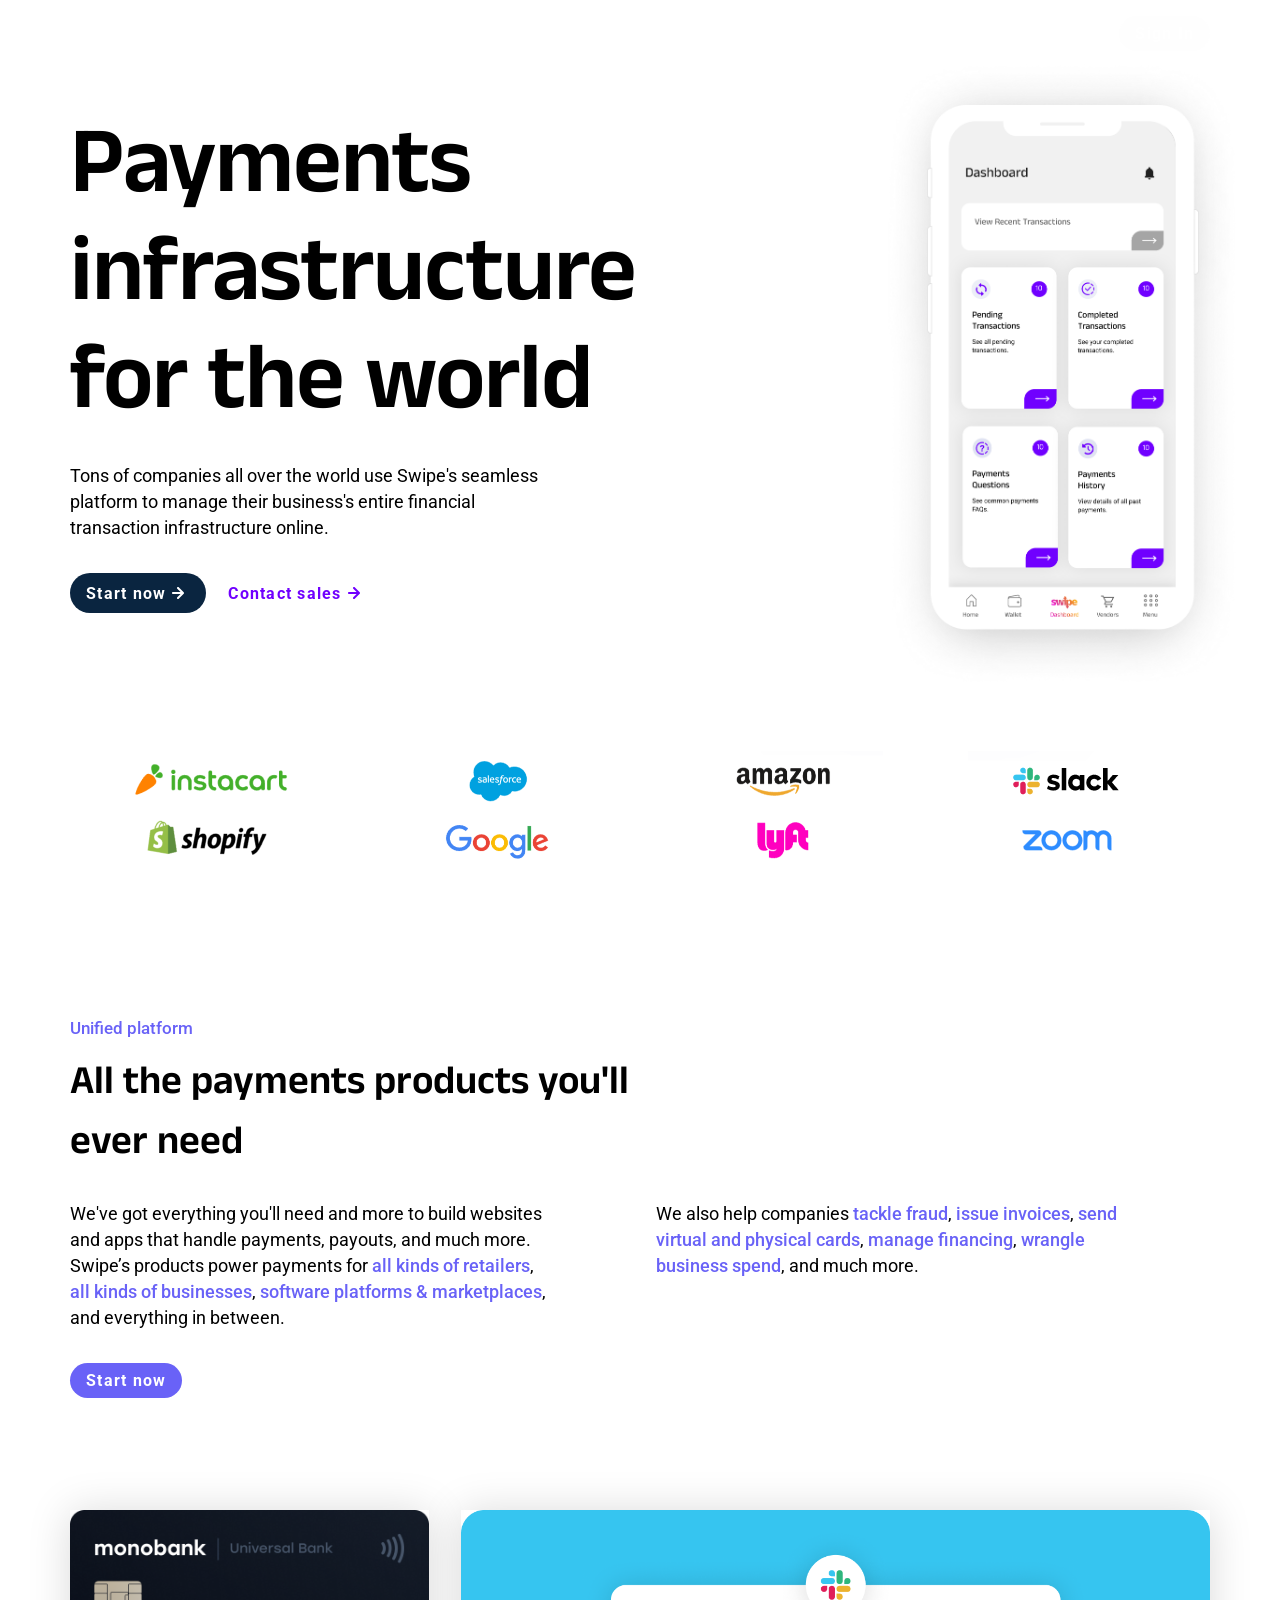
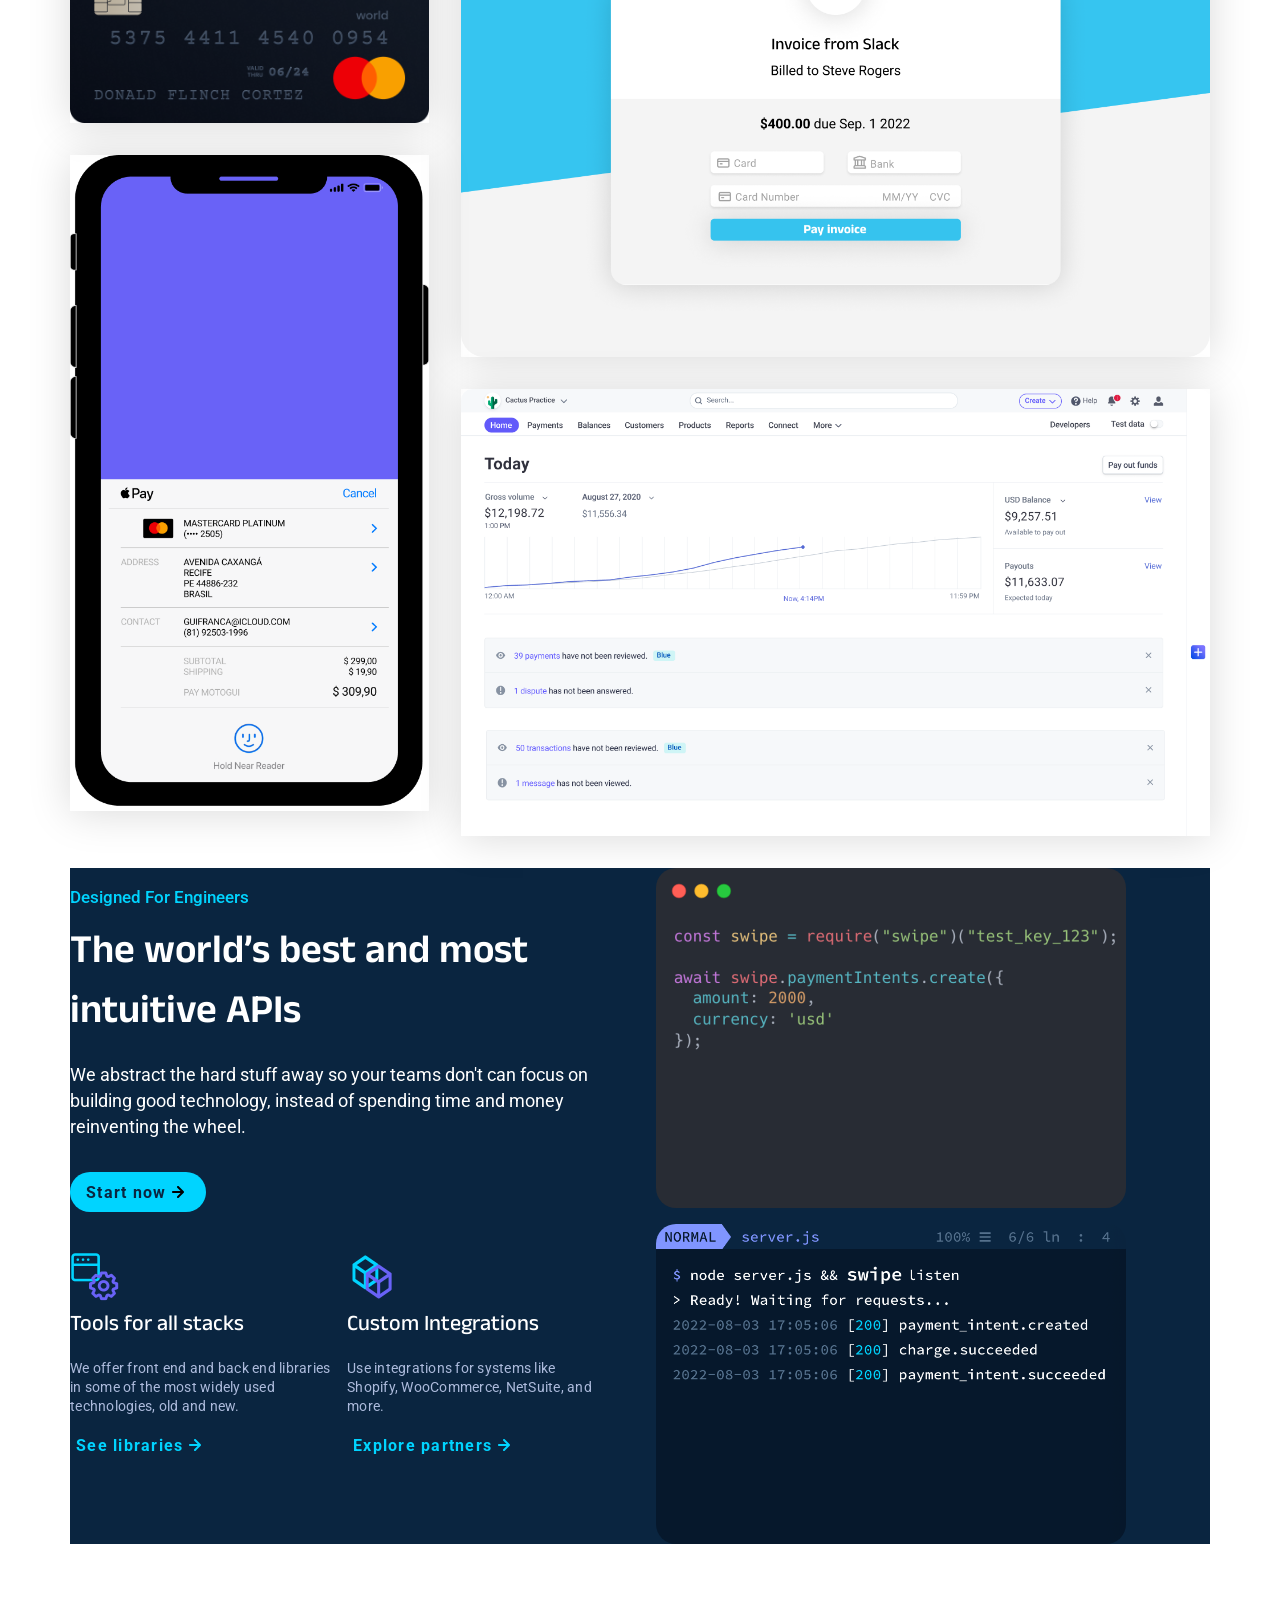
==== swipe/index.html @ 83bae5fd "add markup & styling for integrations sections" ====
<!DOCTYPE html>
<html lang="en">
  <head>
    <meta charset="UTF-8" />
    <meta name="viewport" content="width=device-width, initial-scale=1.0" />
    <title>Swipe</title>
    <link rel="preconnect" href="https://fonts.googleapis.com" />
    <link rel="preconnect" href="https://fonts.gstatic.com" crossorigin />
    <link
      href="https://fonts.googleapis.com/css2?family=Anek+Telugu:wght@100..800&family=Roboto:ital,wght@0,100;0,300;0,400;0,500;0,700;0,900;1,100;1,300;1,400;1,500;1,700;1,900&display=swap"
      rel="stylesheet"
    />
    <link rel="stylesheet" href="style.css" />
  </head>
  <body>
    <!-- NAVBAR -->
    <nav class="navbar">
      <img src="assets/logo-white.svg" alt="Swipe, Inc." />
      <ul class="menu">
        <li><a href="">Products</a></li>
        <li><a href="">Solutions</a></li>
        <li><a href="">Developers</a></li>
        <li><a href="">Resources</a></li>
        <li><a href="">Pricing</a></li>
      </ul>
      <button class="primary-button navbar-button">Sign In</button>
    </nav>

    <main>
      <!-- HERO -->
      <div class="hero">
        <div class="section-container two-column">
          <div class="col-left">
            <h1>Payments infrastructure for the world</h1>
            <p>
              Tons of companies all over the world use Swipe's seamless platform
              to manage their business's entire financial transaction
              infrastructure online.
            </p>
            <div class="button-container">
              <button class="primary-button with-icon">
                Start now
                <img src="assets/arrow-right-light.svg" alt="" />
              </button>
              <button class="secondary-button with-icon">
                Contact sales
                <img src="assets/arrow-right-purple.svg" alt="" />
              </button>
            </div>
          </div>
          <div class="col-right hero-phone-container">
            <img class="hero-phone" src="assets/hero-phone.png" alt="" />
          </div>
        </div>

        <!-- PARTNERS -->
        <div class="section-container">
          <div class="partners-grid">
            <img src="assets/instacart.png" alt="" />
            <img src="assets/salesforce.png" alt="" />
            <img src="assets/amazon.png" alt="" />
            <img src="assets/slack.png" alt="" />
            <img src="assets/shopify.png" alt="" />
            <img src="assets/google.png" alt="" />
            <img src="assets/lyft.png" alt="" />
            <img src="assets/zoom.png" alt="" />
          </div>
        </div>

        <!-- UNIFIED PLATFORM -->
        <div class="unified-platform">
          <div class="section-container">
            <p class="subtitle">Unified platform</p>
            <h2>All the payments products you'll ever need</h2>
            <div class="two-column">
              <div class="col-left">
                <p>
                  We've got everything you'll need and more to build websites
                  and apps that handle payments, payouts, and much more. Swipe’s
                  products power payments for
                  <a href="#"> all kinds of retailers</a>,
                  <a href="#"> all kinds of businesses</a>,
                  <a href="#"> software platforms & marketplaces</a>, and
                  everything in between.
                </p>
              </div>
              <div class="col-right">
                <p>
                  We also help companies
                  <a href="#">tackle fraud</a>, <a href="#">issue invoices</a>,
                  <a href="#">send virtual and physical cards</a>,
                  <a href="#">manage financing</a>,
                  <a href="#">wrangle business spend</a>, and much more.
                </p>
              </div>
            </div>
            <button class="primary-button with-icon">
              Start now
              <img src="assets/arrow-right-light.svg3" alt="" srcset="" />
            </button>
          </div>
        </div>
      </div>

      <!-- GRAPHICS SECTION -->
      <div class="graphic-section">
        <div class="section-container">
          <div class="graphics-grid">
            <img id="credit-card" src="assets/credit-card.png" alt="" />
            <img id="slack-invoice" src="assets/slack-invoice.png" alt="" />
            <img id="phone" src="assets/phone.png" alt="" />
            <img id="dash" src="assets/dash.png" alt="" />
          </div>
        </div>
      </div>

      <!-- INTEGRATIONS -->
      <div class="integrations-section">
        <div class="section-container two-column">
          <div class="col-left">
            <p class="subtitle2">Designed For Engineers</p>
            <h2>The world’s best and most intuitive APIs</h2>
            <p>
              We abstract the hard stuff away so your teams don't can focus on
              building good technology, instead of spending time and money
              reinventing the wheel.
            </p>

            <button class="primary-button with-icon">
              Start now
              <img src="assets/arrow-right-dark.svg" alt="" />
            </button>

            <div class="card-container">
              <div class="card">
                <img src="assets/tools-icon.png" alt="" class="icon" />
                <h3>Tools for all stacks</h3>
                <p class="secondary-text">
                  We offer front end and back end libraries in some of the most
                  widely used technologies, old and new.
                </p>
                <button class="secondary-button with-icon">
                  See libraries
                  <img src="assets/arrow-right-blue.svg" alt="" />
                </button>
              </div>
              <div class="card">
                <img src="assets/cube-icon.png" alt="" class="icon" />
                <h3>Custom Integrations</h3>
                <p class="secondary-text">
                  Use integrations for systems like Shopify, WooCommerce,
                  NetSuite, and more.
                </p>
                <button class="secondary-button with-icon">
                  Explore partners
                  <img src="assets/arrow-right-blue.svg" alt="" />
                </button>
              </div>
            </div>
          </div>
          <div class="col-right">
            <img src="assets/api-code.png" alt="" id="api-code" />
            <img src="assets/terminal-code.png" alt="" id="terminal-code" />
          </div>
        </div>
      </div>
    </main>
  </body>
</html>
---- swipe/style.css ----
:root {
  --text-dark: #000;
  --text-light: #fff;
  --text-gray: #adbbdc;
  --body-font: "Roboto", sans-serif;
  --heading-font: "Anek Telugu", sans-serif;
  --h1-size: 94px;
  --h1-height: 108px;
  --h2-size: 50px;
  --h2-height: 75px;
  --h3-size: 40px;
  --h4-size: 32px;
  --h5-size: 28px;
  --h6-size: 22px;
  --subtitle-size: 17px;
  --subtitle-height: 26px;
  --p-size: 18px;
  --p-height: 26px;
  --secondary-text-size: 14px;
  --secondary-text-height: 19px;
  --button-size: 16px;
  /* SPACING */
  --spacing-sm: 8px;
  --spacing-md: 16px;
  --spacing-lg: 32px;
  --spacing-xl: 64px;
  --standard-width: 1140px;

  /* Colors */
  --purple-1: #6962f7;
  --purple-2: #7000ff;
  --blue-1: #00d4ff;
  --primary-accent: #0a2540;
  --primary-btn-hover: #6d7aa8;
  --bg-white: #fff;
  --bg-light: #f7f9fc;

  --standard-box-shadow: 0px 2px 40px rgba(0, 0, 0, 0.15);
}

body {
  font-family: var(--body-font);
  color: var(--text-dark);
  width: 100%;
  margin: 0;
  box-sizing: border-box;
  padding: var(--spacing-sm) 0 0 0;
  background-color: var(--bg-white);
  display: flex;
  flex-direction: column;
  justify-content: center;
  align-items: center;
}

h1 {
  font-family: var(--heading-font);
  font-weight: 600;
  font-size: var(--h1-size);
  margin: 0;
  width: 100%;
  letter-spacing: -1px;
  line-height: var(--h1-height);
}

h2 {
  font-family: var(--heading-font);
  font-weight: 600;
  font-size: var(--h3-size);
  margin: 0;
  width: 100%;
}

h3 {
  font-family: var(--heading-font);
  font-weight: 500;
  font-size: var(--h3-size);
  margin: 0;
  width: 100%;
}

h4 {
  font-family: var(--heading-font);
  font-weight: 500;
  font-size: var(--h4-size);
  margin: 0;
  width: 100%;
  letter-spacing: 0.25px;
}

h5 {
  font-family: var(--heading-font);
  font-weight: 500;
  font-size: var(--h5-size);
  margin: 0;
  width: 100%;
}

h6 {
  font-family: var(--heading-font);
  font-weight: 500;
  font-size: var(--h6-size);
  margin: 0;
  width: 100%;
}

a {
  text-decoration: none;
  color: var(--purple-1);
  font-weight: 500;
  transition: color 0.25s ease;
}

a:hover {
  color: var(--primary-accent);
}

p {
  font-size: var(--p-size);
  line-height: var(--p-height);
  font-weight: 400;
  margin: var(--spacing-md) 0;
}

/* LAYOUT STYLES */
.section-container {
  width: 100%;
  max-width: var(--standard-width);
}

.two-column {
  width: 100%;
  display: flex;
  flex-direction: row;
  justify-content: center;
  align-items: flex-start;
  box-sizing: border-box;
}

.two-column > .col-left {
  width: 50%;
  box-sizing: border-box;
  padding: 0 var(--spacing-md) 0 0;
  display: flex;
  flex-direction: column;
  align-items: start;
  justify-content: center;
}

.two-column > .col-right {
  width: 50%;
  box-sizing: border-box;
  padding: 0 0 0 var(--spacing-md);
  display: flex;
  flex-direction: column;
  align-items: start;
  justify-content: center;
}

.card {
  display: flex;
  flex-direction: column;
  justify-content: flex-start;
  align-items: flex-start;
  padding: var(--spacing-sm) var(--spacing-md) var(--spacing-sm) 0;
}

.card .icon {
  height: 50px;
  margin: 0 0 var(--spacing-sm) 0;
}

.card h3 {
  font-family: var(--heading-font);
  font-weight: 500;
  font-size: var(--h6-size);
  margin: 0;
  width: 100%;
}

.subtitle,
.subtitle2 {
  color: var(--purple-1);
  font-size: var(--heading-font);
  font-weight: 500;
  font-size: var(--subtitle-size);
  line-height: var(--subtitle-height);
}

.subtitle2 {
  color: var(--blue-1);
}

.secondary-text {
  font-size: var(--secondary-text-size);
  line-height: var(--secondary-text-height);
  color: var(--text-gray);
  letter-spacing: 0.25px;
}
.primary-button {
  font-family: var(--body-font);
  font-size: var(--button-size);
  letter-spacing: 1.25px;
  font-weight: bold;
  border-radius: 20px;
  background-color: var(--primary-accent);
  border: none;
  color: var(--text-light);
  padding: var(--spacing-sm) var(--spacing-md);
  transition: all 0.15s ease;
}

.primary-button:hover {
  background-color: var(--primary-btn-hover);
  cursor: pointer;
}

.secondary-button {
  font-family: var(--body-font);
  font-size: var(--button-size);
  letter-spacing: 1.25px;
  font-weight: bold;
  border-radius: 20px;
  background-color: transparent;
  border: none;
  color: var(--primary-accent);
  transition: all 0.15s ease;
}

.secondary-button:hover {
  opacity: 0.75;
  cursor: pointer;
}

.with-icon {
  display: flex;
  align-items: center;
  align-items: center;
}

.with-icon:hover > img {
  transition: transform 0.25s ease;
}

.with-icon:hover > img {
  transform: translateX(4px);
}

/* NAVBAR */
.navbar {
  display: flex;
  justify-content: space-between;
  align-items: center;
  width: 100%;
  max-width: var(--standard-width);
  padding: 0 var(--spacing-md);
}
.menu {
  display: flex;
  list-style: none;
  justify-content: center;
  align-items: center;
}

.menu a {
  color: var(--text-light);
  margin: 0 var(--spacing-md);
  font-weight: bold;
}

.menu a:hover {
  text-decoration: underline;
}

.navbar-button {
  background-color: rgba(250, 250, 250, 0.25);
}

.navbar-button:hover {
  background-color: rgba(250, 250, 250, 0.5);
}

/* HERO */
main {
  margin: var(--spacing-xl) 0;
}

.button-container {
  display: flex;
  margin: var(--spacing-md) 0;
}

.button-container button:nth-of-type(2) {
  margin: 0 0 0 var(--spacing-md);
  color: var(--purple-2);
}

.hero p {
  max-width: 480px;
}

.hero .hero-phone-container {
  height: 564px;
  align-items: flex-end;
}

.hero-phone {
  height: 628px;
  transform: translate(32px, -32px);
}

/* PARTNERS */
.partners-grid {
  display: grid;
  grid-template-columns: repeat(4, 1fr);
  grid-template-rows: repeat(2, 1fr);
  margin: var(--spacing-xl) 0;
}

.partners-grid img {
  height: 60px;
  place-self: center;
  column-gap: var(--spacing-md);
  row-gap: var(--spacing-lg);
}

/* UNIFIED PLATFORM  */
.unified-platform {
  padding: var(--spacing-xl) 0;
}

.unified-platform h2 {
  width: 50%;
  margin-bottom: var(--spacing-sm);
}

.unified-platform .primary-button {
  background-color: var(--purple-1);
  margin: var(--spacing-md) 0;
}

.unified-platform .primary-button:hover {
  background-color: var(--primary-accent);
}

/* GRAPHIC SECTION */
.graphics-grid {
  display: grid;
  grid-template-areas:
    "card slack slack"
    "phone slack slack"
    "phone dash dash";

  grid-gap: var(--spacing-lg);
  padding: var(--spacing-lg) 0;
}

#credit-card {
  grid-area: card;
  width: 100%;
  box-shadow: var(--standard-box-shadow);
}

#slack-invoice {
  grid-area: slack;
  width: 100%;
  box-shadow: var(--standard-box-shadow);
}

#phone {
  grid-area: phone;
  width: 100%;
  box-shadow: var(--standard-box-shadow);
}

#dash {
  grid-area: dash;
  width: 100%;
  box-shadow: var(--standard-box-shadow);
}

/* INTEGRATIONS */
.integrations-section {
  color: var(--text-light);
  background-color: var(--primary-accent);
}

.integrations-section .primary-button {
  background-color: var(--blue-1);
  color: var(--primary-accent);
  margin: var(--spacing-md) 0 0 0;
}

.integrations-section .primary-button:hover {
  background-color: var(--bg-white);
}

.integrations-section .card-container {
  display: flex;
  margin: var(--spacing-lg) 0;
}

.integrations-section .card-container .card {
  width: 50%;
}

.integrations-section .secondary-button {
  color: var(--blue-1);
}

#api-code {
  max-width: 470px;
  margin: 0 0 var(--spacing-md) 0;
  border-radius: 20px;
}

#terminal-code {
  max-width: 470px;
  border-radius: 20px;
}
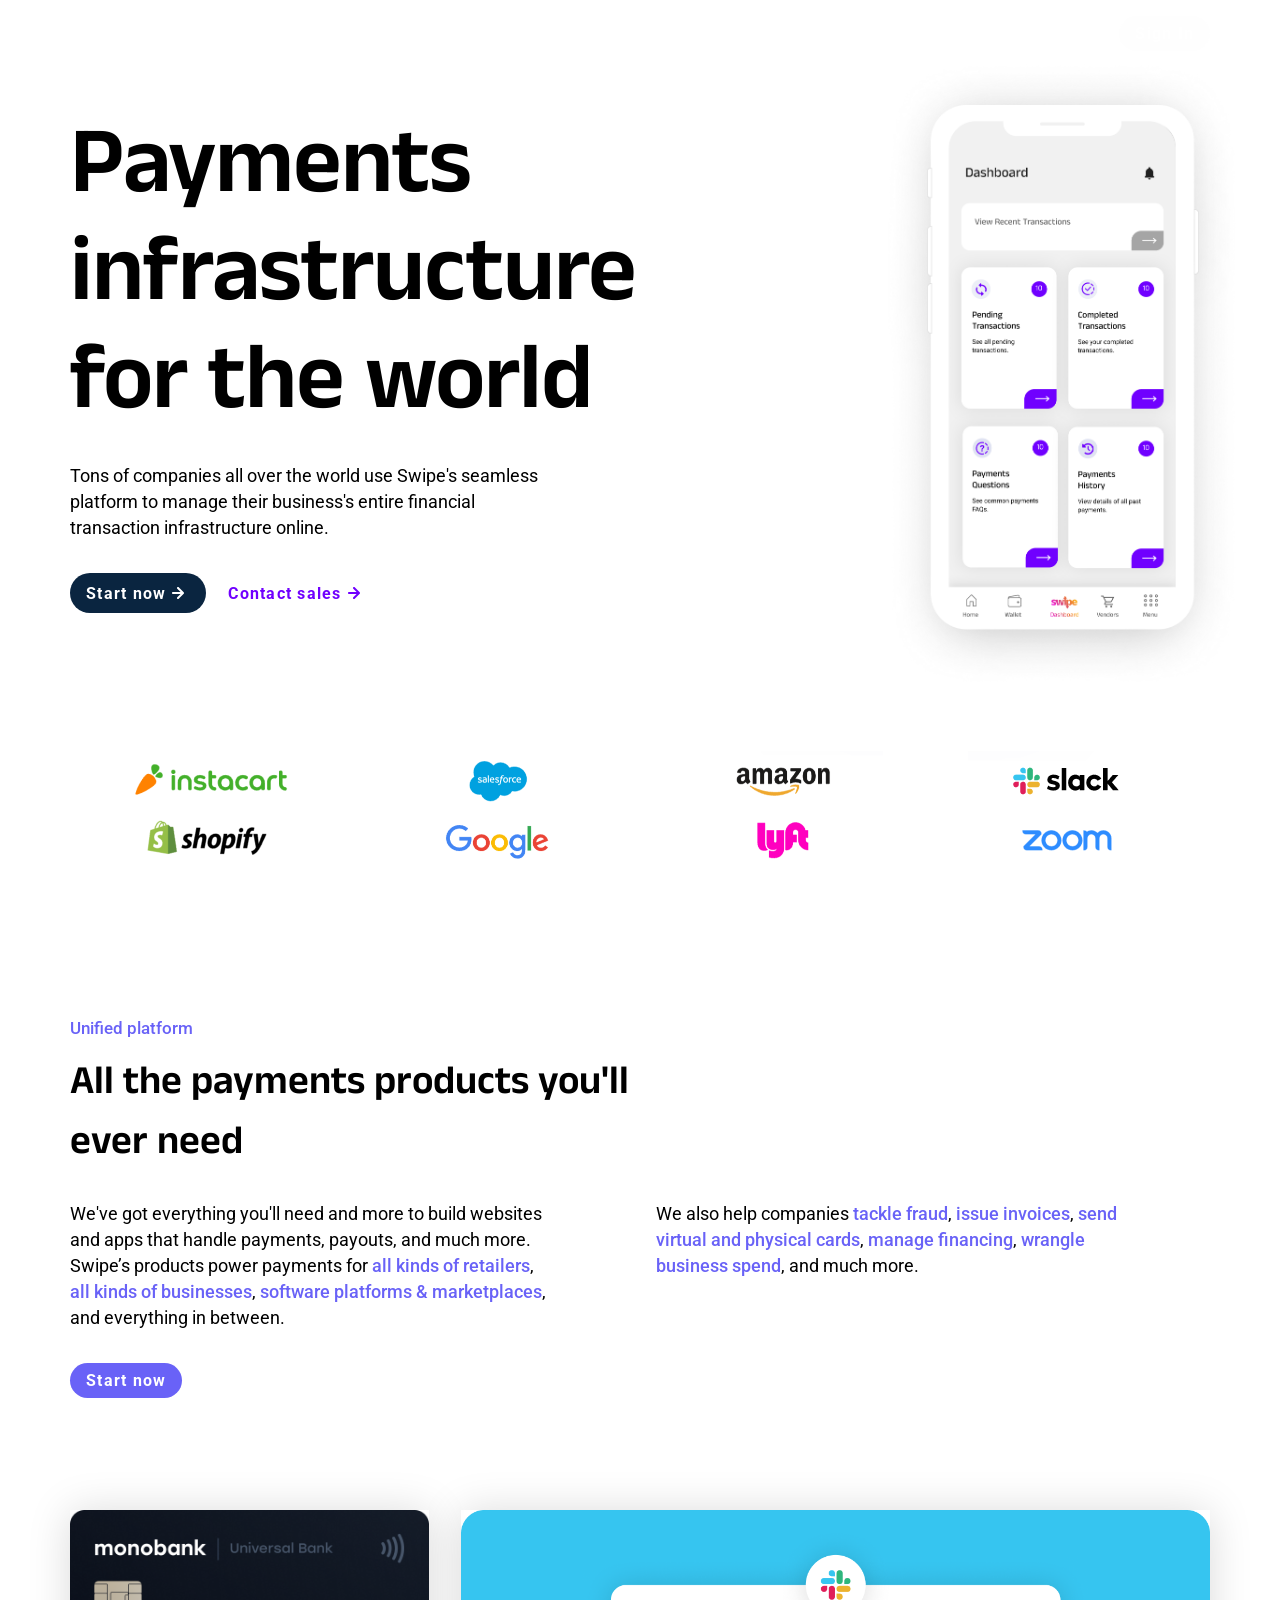
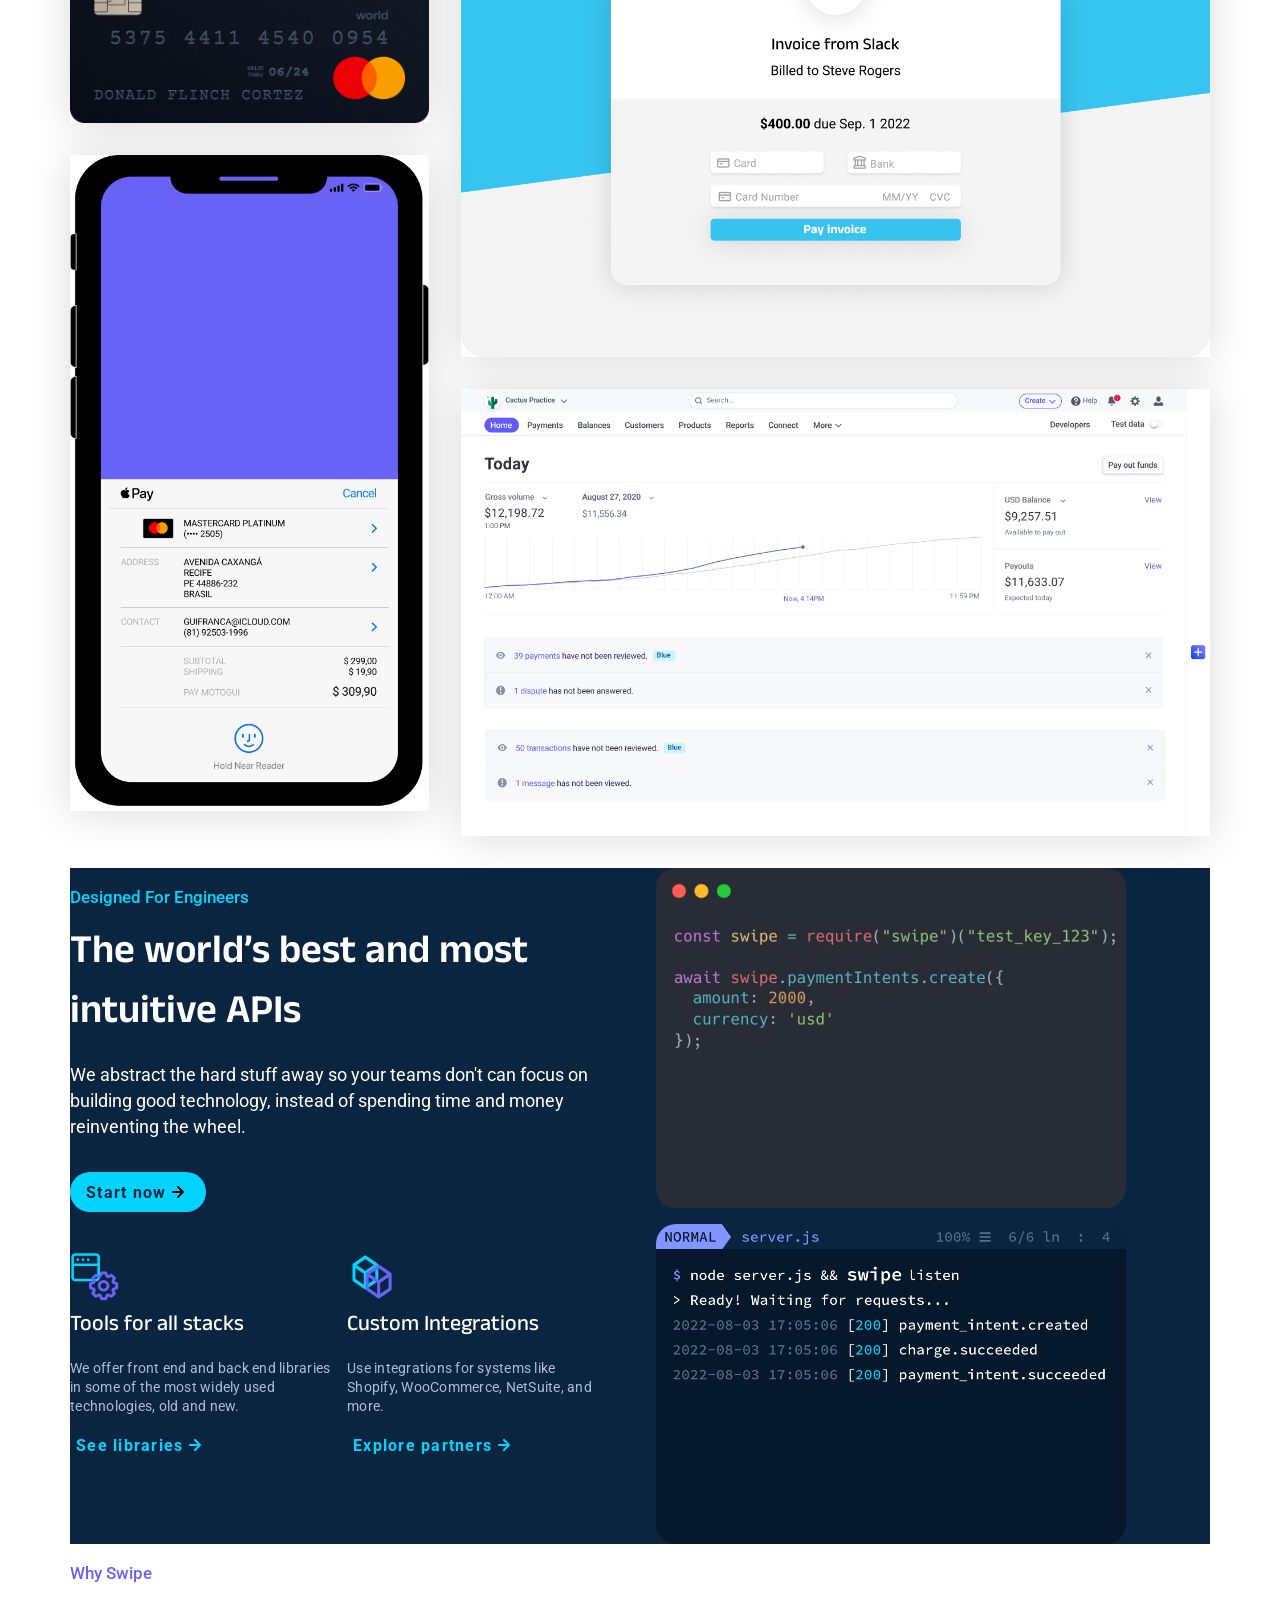
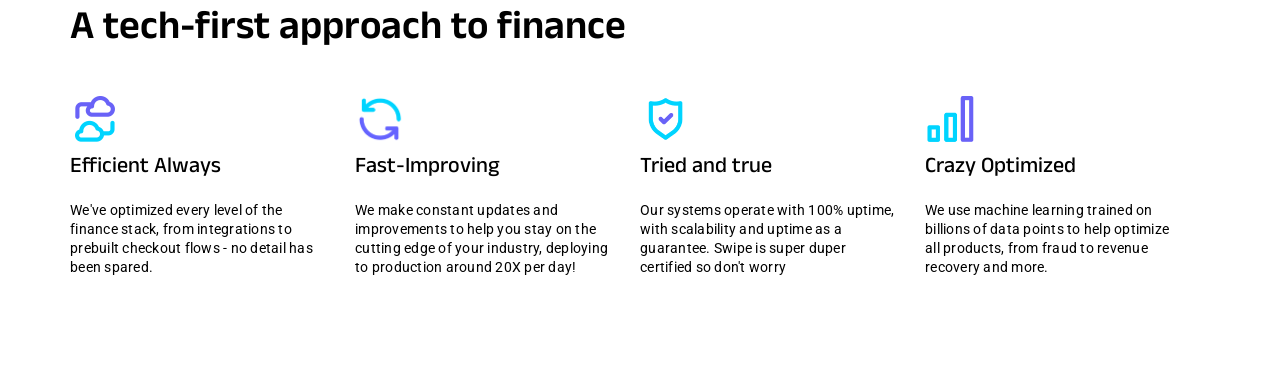
==== commit 12346b12: "add markup & styling for why swipe section" ====
--- a/swipe/index.html
+++ b/swipe/index.html
@@ -164,6 +164,53 @@
           </div>
         </div>
       </div>
+
+      <!-- SWIPE -->
+      <!-- WHY SWIPE SECTION -->
+      <div class="why-swipe-section">
+        <div class="section-container">
+          <p class="subtitle">Why Swipe</p>
+          <h2>A tech-first approach to finance</h2>
+          <div class="card-container">
+            <div class="card">
+              <img src="assets/cloud-icon.png" alt="" class="icon" />
+              <h3>Efficient Always</h3>
+              <p class="secondary-text">
+                We've optimized every level of the finance stack, from
+                integrations to prebuilt checkout flows - no detail has been
+                spared.
+              </p>
+            </div>
+            <div class="card">
+              <img src="assets/cycle-icon.png" alt="" class="icon" />
+              <h3>Fast-Improving</h3>
+              <p class="secondary-text">
+                We make constant updates and improvements to help you stay on
+                the cutting edge of your industry, deploying to production
+                around 20X per day!
+              </p>
+            </div>
+            <div class="card">
+              <img src="assets/shield-icon.png" alt="" class="icon" />
+              <h3>Tried and true</h3>
+              <p class="secondary-text">
+                Our systems operate with 100% uptime, with scalability and
+                uptime as a guarantee. Swipe is super duper certified so don't
+                worry
+              </p>
+            </div>
+            <div class="card">
+              <img src="assets/bars-icon.png" alt="" class="icon" />
+              <h3>Crazy Optimized</h3>
+              <p class="secondary-text">
+                We use machine learning trained on billions of data points to
+                help optimize all products, from fraud to revenue recovery and
+                more.
+              </p>
+            </div>
+          </div>
+        </div>
+      </div>
     </main>
   </body>
 </html>
--- a/swipe/style.css
+++ b/swipe/style.css
@@ -417,3 +417,20 @@
   max-width: 470px;
   border-radius: 20px;
 }
+
+/* WHY SWIPE */
+.why-swipe-section .card-container {
+  display: flex;
+  margin: var(--spacing-lg) 0;
+}
+
+.why-swipe-section .card-container .card {
+  width: 25%;
+  padding: 0 var(--spacing-sm) 0 0;
+  margin: 0 var(--spacing-md) 0 0;
+  box-sizing: border-box;
+}
+
+.why-swipe-section .secondary-text {
+  color: var(--text-dark);
+}
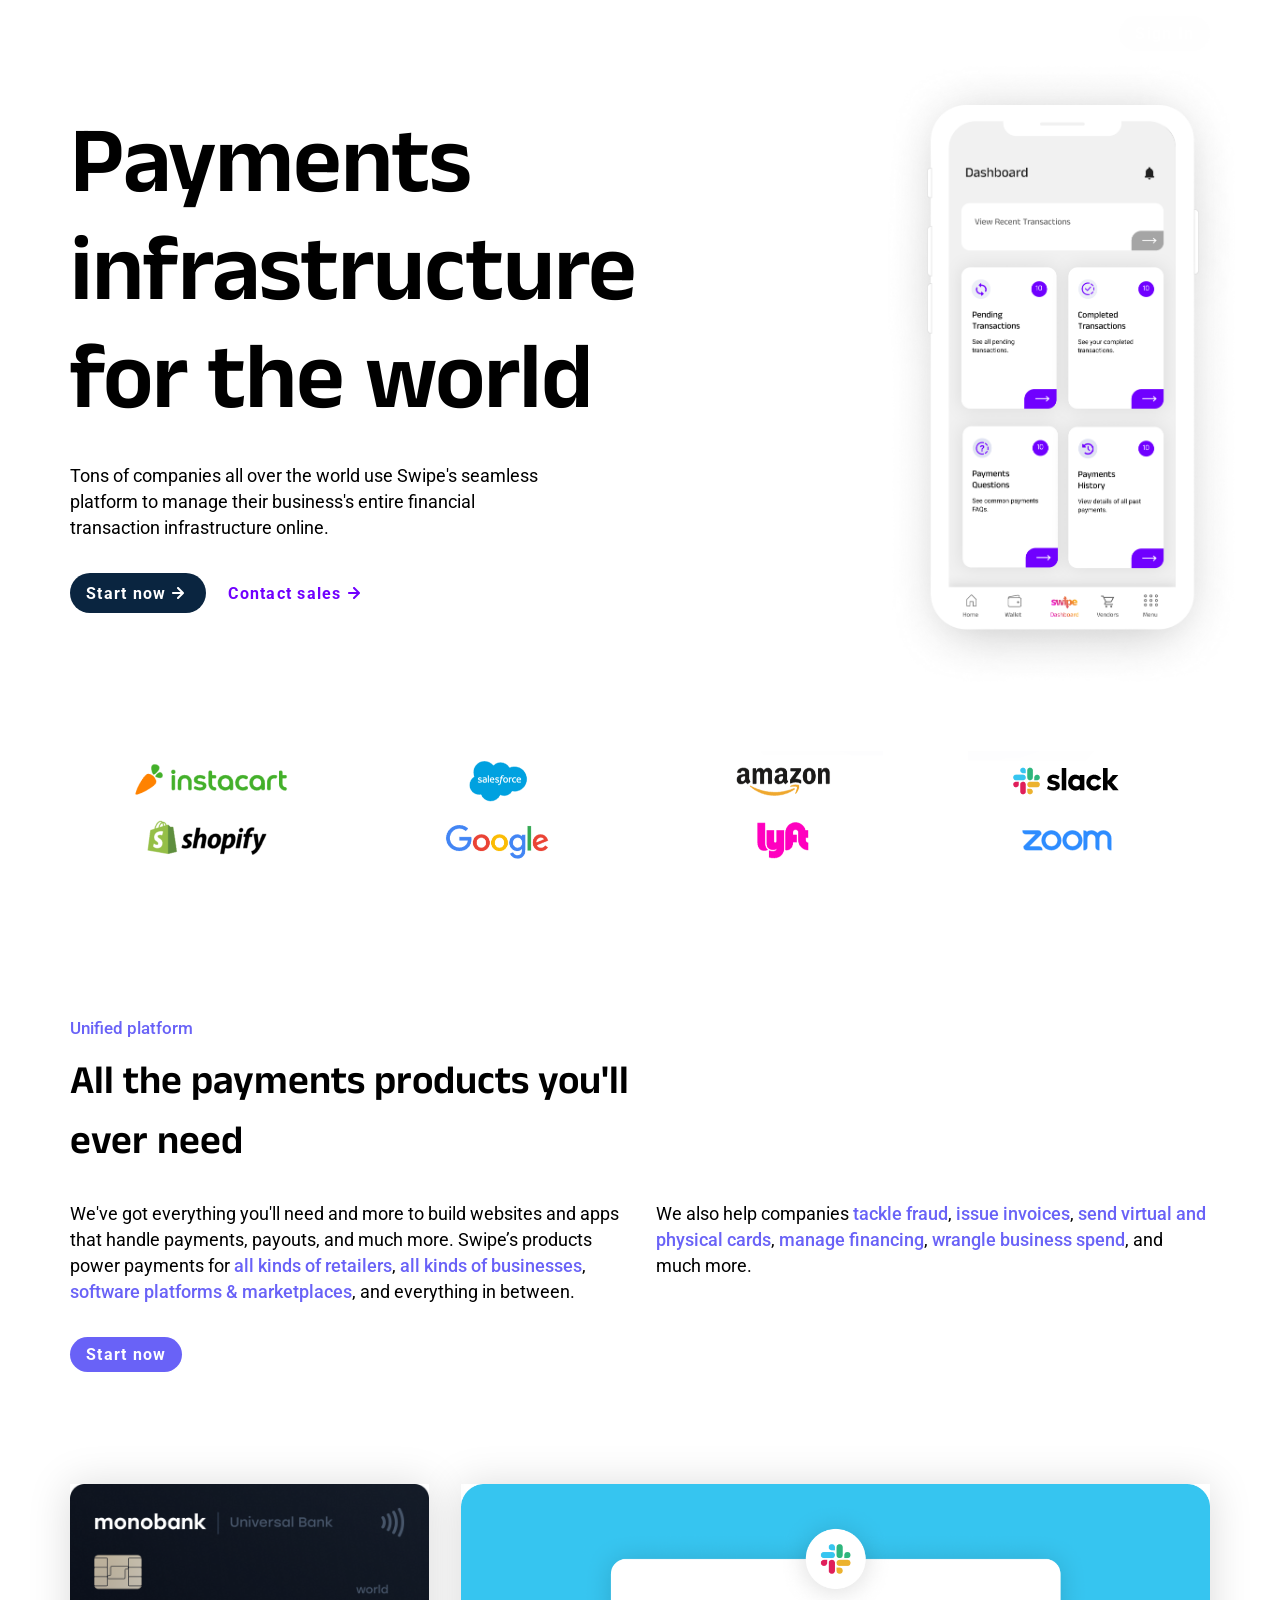
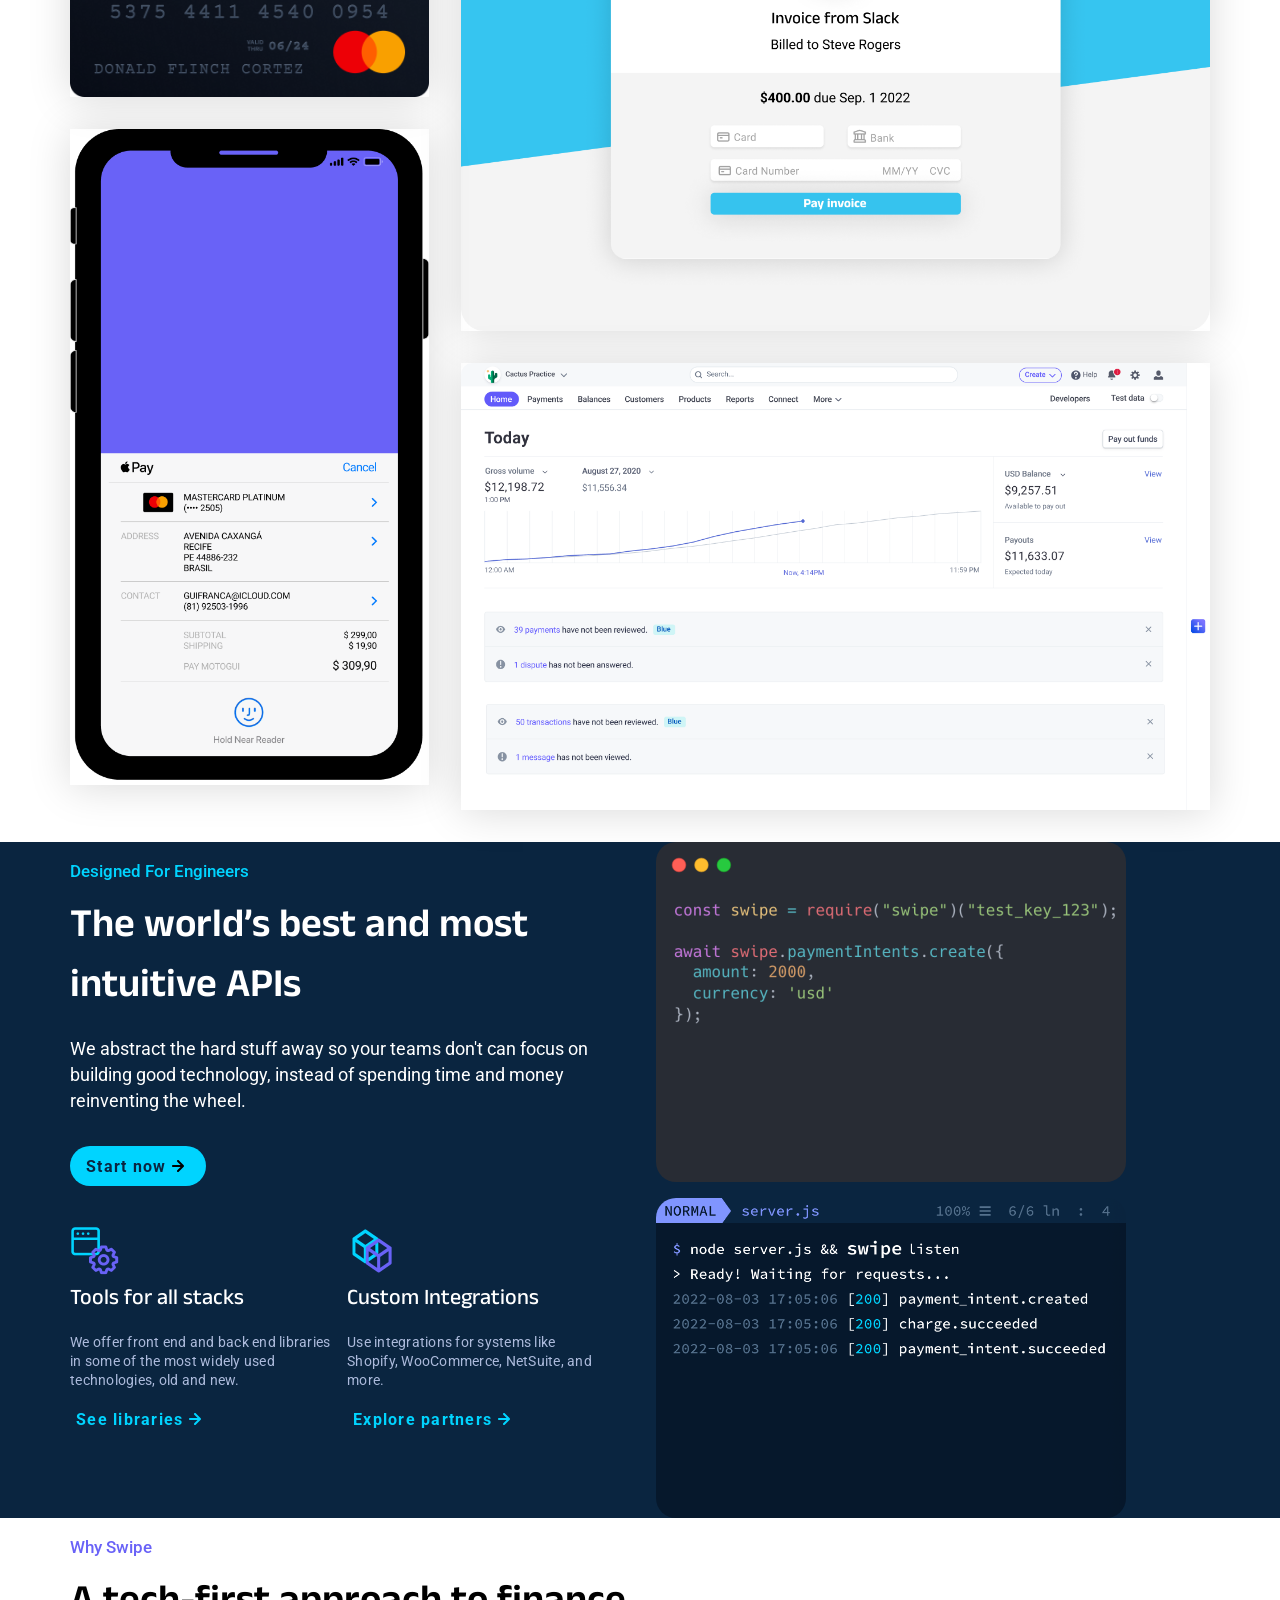
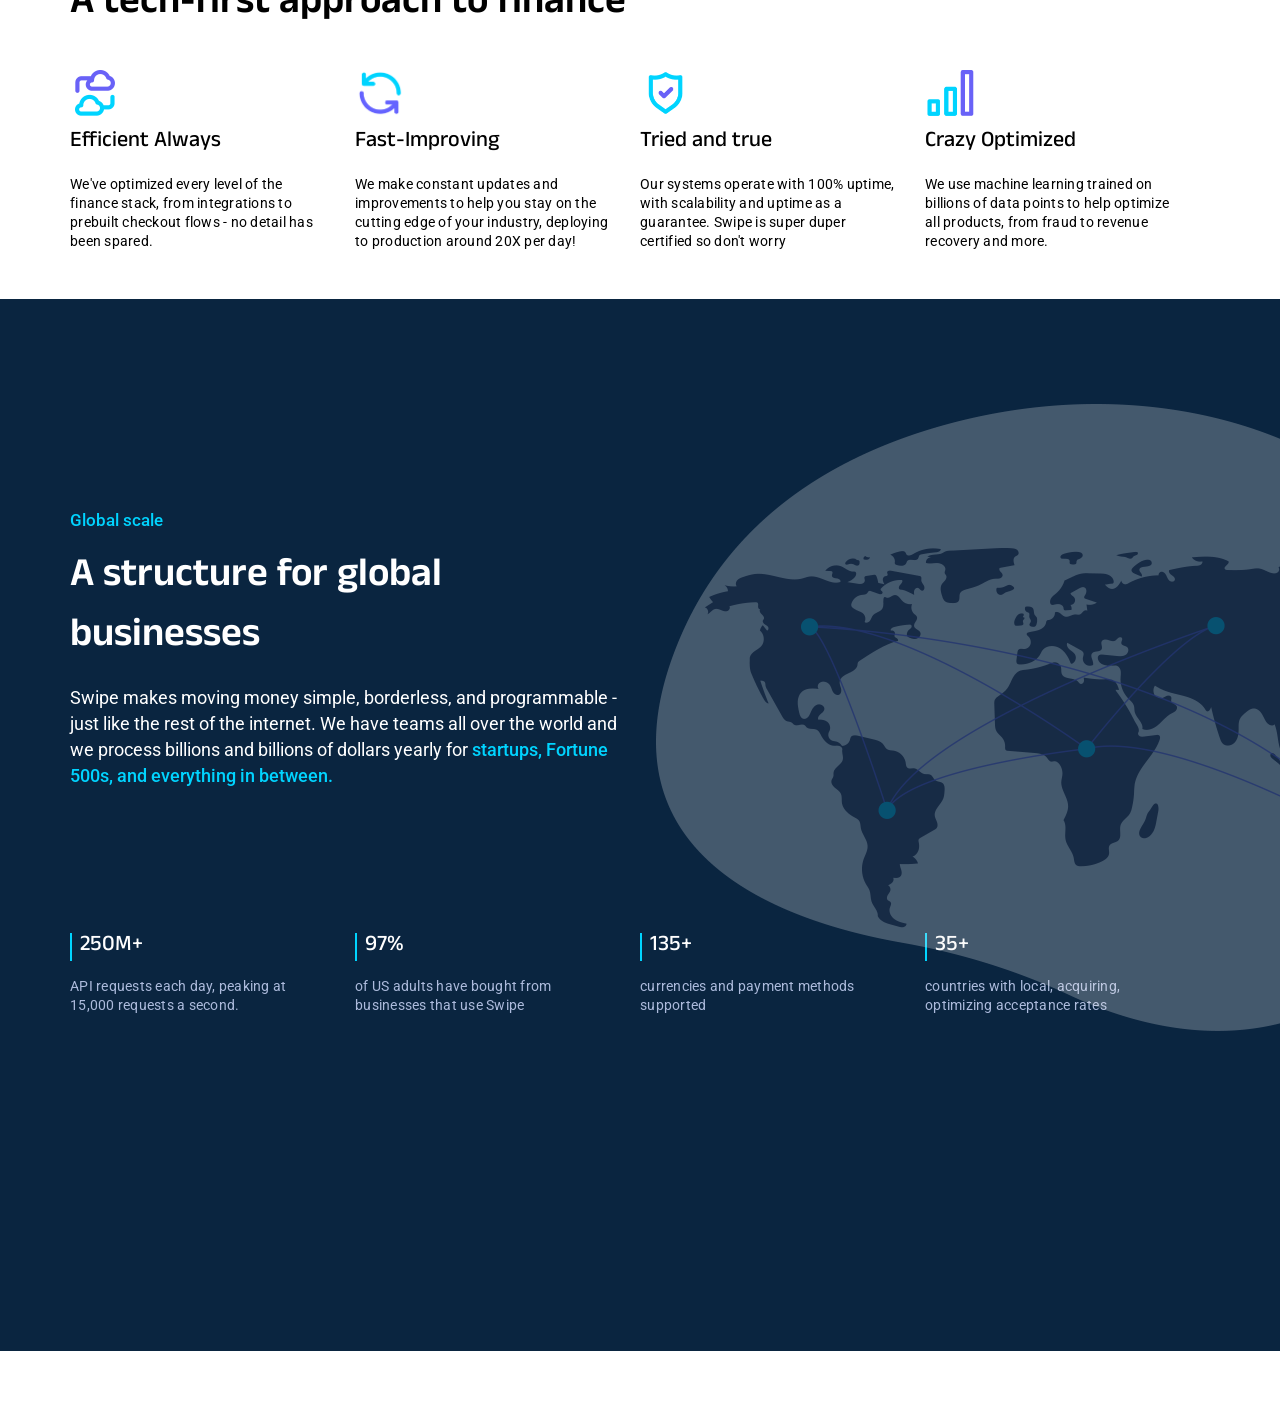
==== commit 2a3864d8: "add global section marking & styling" ====
--- a/swipe/index.html
+++ b/swipe/index.html
@@ -52,18 +52,21 @@
             <img class="hero-phone" src="assets/hero-phone.png" alt="" />
           </div>
         </div>
+      </div>
 
         <!-- PARTNERS -->
-        <div class="section-container">
-          <div class="partners-grid">
-            <img src="assets/instacart.png" alt="" />
-            <img src="assets/salesforce.png" alt="" />
-            <img src="assets/amazon.png" alt="" />
-            <img src="assets/slack.png" alt="" />
-            <img src="assets/shopify.png" alt="" />
-            <img src="assets/google.png" alt="" />
-            <img src="assets/lyft.png" alt="" />
-            <img src="assets/zoom.png" alt="" />
+        <div class="partners-section">
+          <div class="section-container">
+            <div class="partners-grid">
+              <img src="assets/instacart.png" alt="" />
+              <img src="assets/salesforce.png" alt="" />
+              <img src="assets/amazon.png" alt="" />
+              <img src="assets/slack.png" alt="" />
+              <img src="assets/shopify.png" alt="" />
+              <img src="assets/google.png" alt="" />
+              <img src="assets/lyft.png" alt="" />
+              <img src="assets/zoom.png" alt="" />
+            </div>
           </div>
         </div>
 
@@ -211,6 +214,42 @@
           </div>
         </div>
       </div>
+
+      <!-- GLOBAL -->
+      <div class="global-section">
+        <div class="section-container">
+          <div class="two-column">
+            <div class="col-left">
+              <p class="subtitle2">Global scale</p>
+              <h2>A structure for global businesses</h2>
+              <p>Swipe makes moving money simple, borderless, and programmable - just like the rest of the
+                internet. We have teams all over the world and we process billions and billions of dollars
+                yearly for <a href="#">startups, Fortune 500s, and everything in between.</a></p>
+            </div>
+            <div class="col-right">
+              <img id="globe" src="assets/global-graphic.png" alt="">
+            </div>
+          </div>
+          <div class="card-container">
+            <div class="card">
+              <h3>250M+</h3>
+              <p class="secondary-text">API requests each day, peaking at 15,000 requests a second.</p>
+            </div>
+            <div class="card">
+              <h3>97%</h3>
+              <p class="secondary-text">of US adults have bought from businesses that use Swipe</p>
+            </div>
+            <div class="card">
+              <h3>135+</h3>
+              <p class="secondary-text">currencies and payment methods supported</p>
+            </div>
+            <div class="card">
+              <h3>35+</h3>
+              <p class="secondary-text">countries with local, acquiring, optimizing acceptance rates</p>
+            </div>
+          </div>
+        </div>
+
     </main>
   </body>
 </html>
--- a/swipe/style.css
+++ b/swipe/style.css
@@ -52,6 +52,10 @@
   align-items: center;
 }
 
+main {
+  width: 100%;
+}
+
 h1 {
   font-family: var(--heading-font);
   font-weight: 600;
@@ -294,6 +298,12 @@
   color: var(--purple-2);
 }
 
+.hero {
+  width: 100%;
+  display: flex;
+  justify-content: center;
+}
+
 .hero p {
   max-width: 480px;
 }
@@ -309,6 +319,13 @@
 }
 
 /* PARTNERS */
+.partners-section {
+  width: 100%;
+  display: flex;
+  justify-content: center;
+}
+
+
 .partners-grid {
   display: grid;
   grid-template-columns: repeat(4, 1fr);
@@ -326,6 +343,9 @@
 /* UNIFIED PLATFORM  */
 .unified-platform {
   padding: var(--spacing-xl) 0;
+  width: 100%;
+  display: flex;
+  justify-content: center;
 }
 
 .unified-platform h2 {
@@ -343,6 +363,12 @@
 }
 
 /* GRAPHIC SECTION */
+.graphic-section {
+  width: 100%;
+  display: flex;
+  justify-content: center;
+}
+
 .graphics-grid {
   display: grid;
   grid-template-areas:
@@ -382,6 +408,9 @@
 .integrations-section {
   color: var(--text-light);
   background-color: var(--primary-accent);
+  width: 100%;
+  display: flex;
+  justify-content: center;
 }
 
 .integrations-section .primary-button {
@@ -419,6 +448,12 @@
 }
 
 /* WHY SWIPE */
+
+.why-swipe-section {
+  width: 100%;
+  display: flex;
+  justify-content: center;
+}
 .why-swipe-section .card-container {
   display: flex;
   margin: var(--spacing-lg) 0;
@@ -434,3 +469,47 @@
 .why-swipe-section .secondary-text {
   color: var(--text-dark);
 }
+
+/* GLOBAL */
+.global-section {
+  width: 100%;
+  background-color: var(--primary-accent);
+  display: flex;
+  justify-content: center;
+  color: var(--text-light);
+  position: relative;
+  padding: calc(var(--spacing-xl) * 3) 0;
+}
+
+.global-section a {
+  color: var(--blue-1);
+}
+
+.global-section a:hover {
+  color: var(--text-light);
+}
+
+.global-section .card-container {
+  display: flex;
+  margin: calc(var(--spacing-xl) * 2) 0;
+}
+
+.global-section .card-container .card{
+  width: 25%;
+  box-sizing: border-box;
+  padding: 0 var(--spacing-sm) 0 0;
+  margin: 0 var(--spacing-md) 0 0;
+}
+
+.global-section .card-container .card h3 {
+  border-left: 2px solid var(--blue-1);
+  padding: 0 0 0 var(--spacing-sm);
+  line-height: 28px;
+}
+
+#globe {
+  max-width: 844px;
+  opacity: 25%;
+  position: absolute;
+  top: 10%;
+}
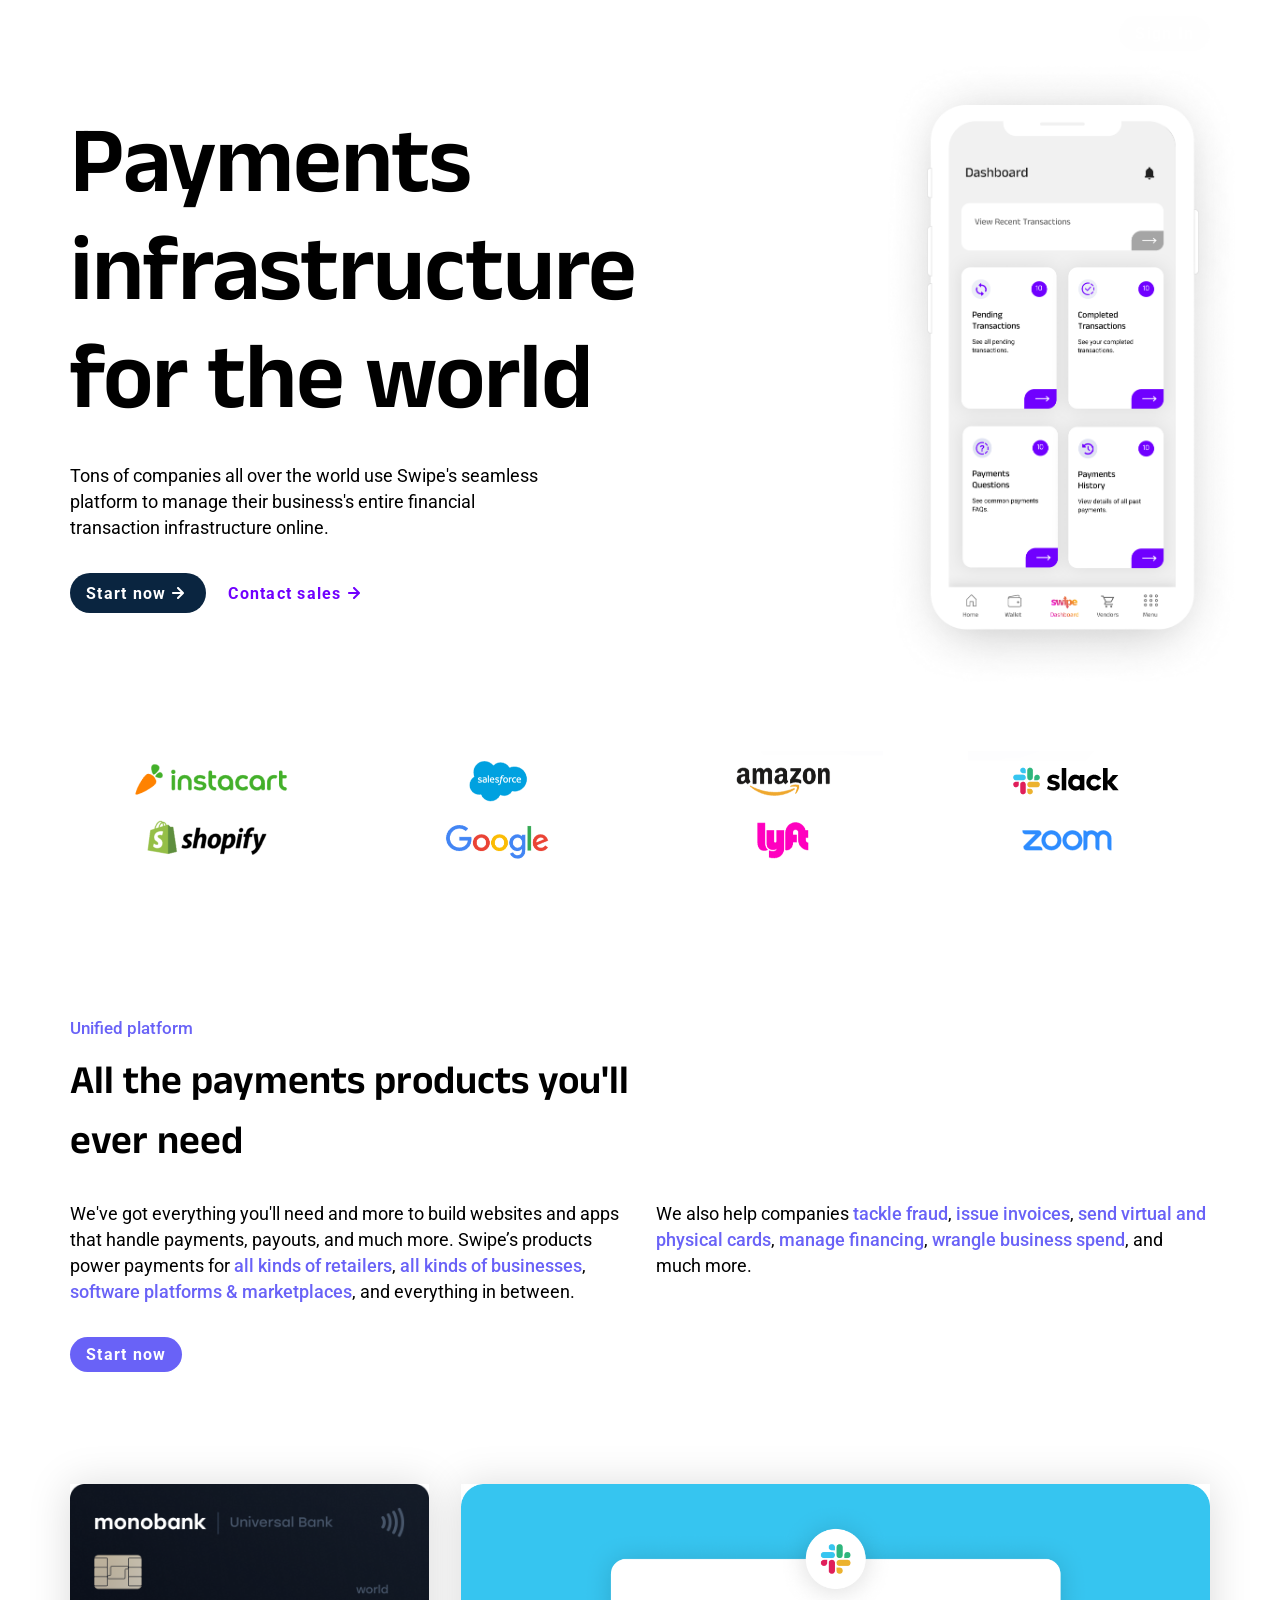
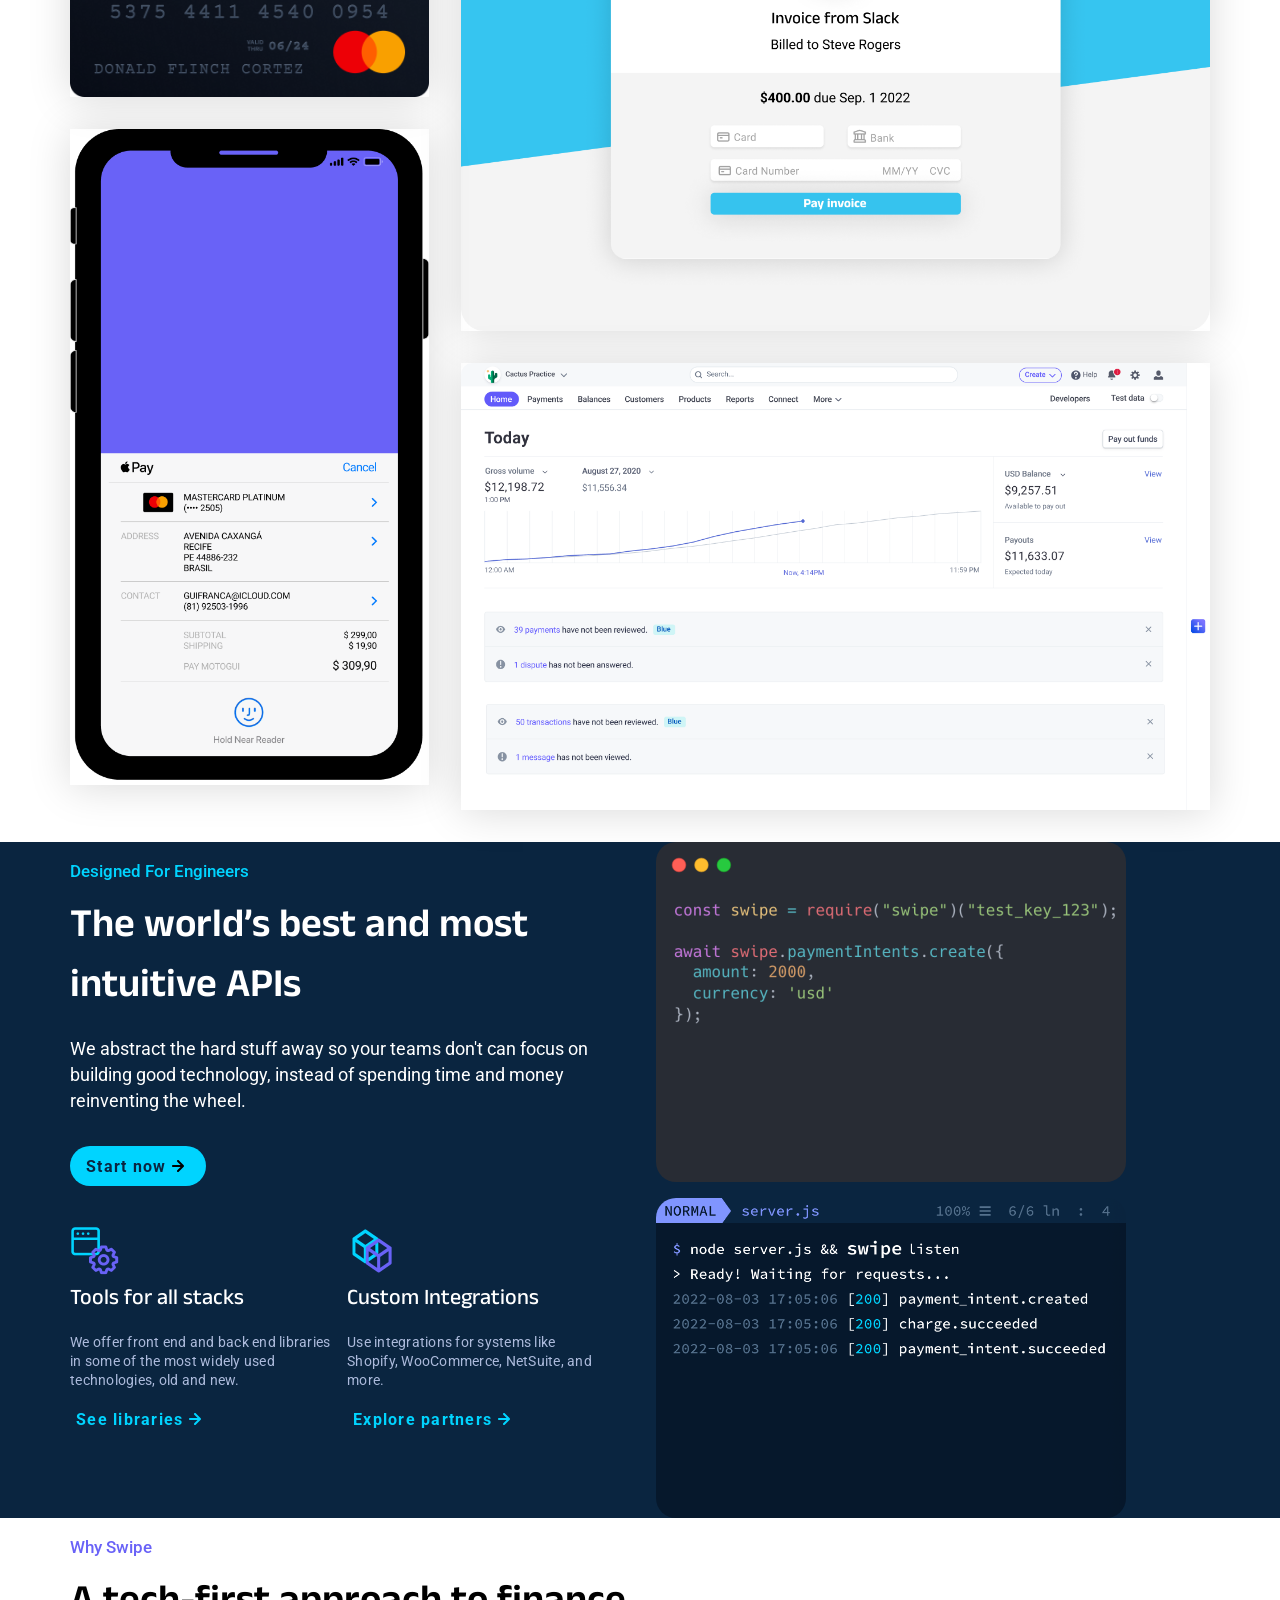
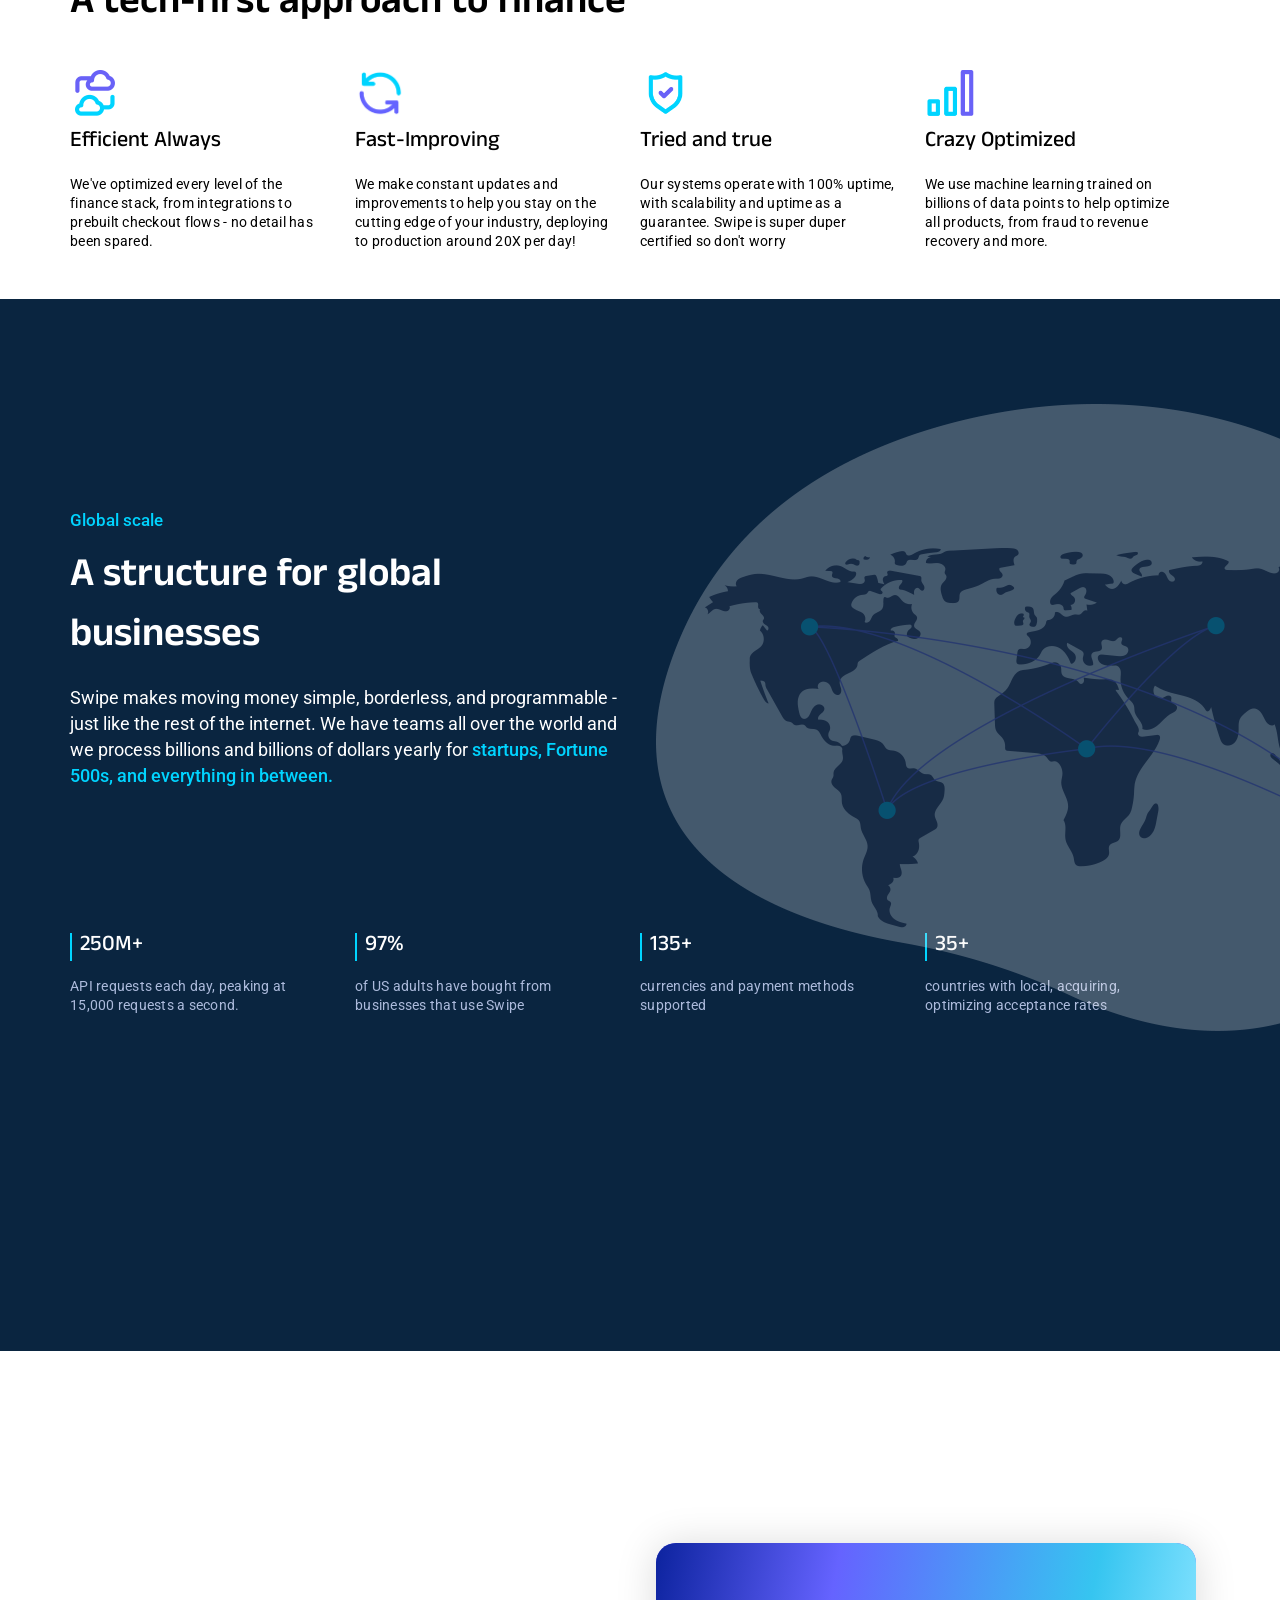
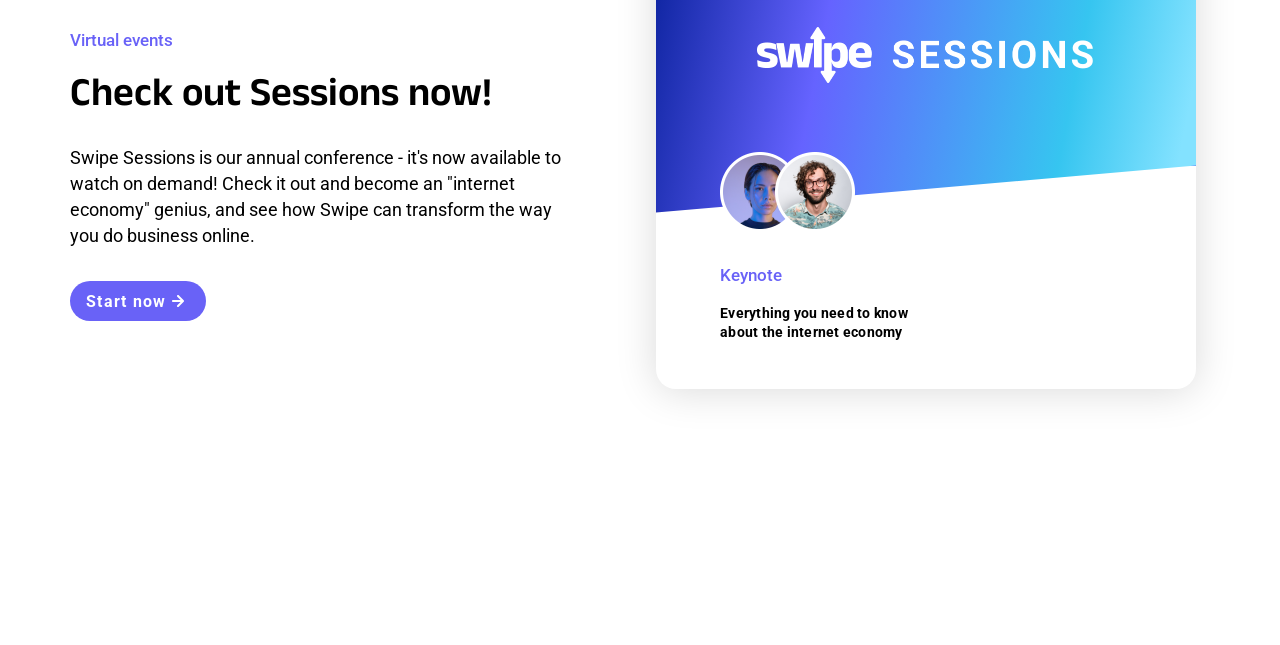
==== commit 422531be: "add virtual events section marking & styling" ====
--- a/swipe/index.html
+++ b/swipe/index.html
@@ -2,10 +2,17 @@
 <html lang="en">
   <head>
     <meta charset="UTF-8" />
-    <meta name="viewport" content="width=device-width, initial-scale=1.0" />
+    <meta
+      name="viewport"
+      content="width=device-width, initial-scale=1.0"
+    />
     <title>Swipe</title>
     <link rel="preconnect" href="https://fonts.googleapis.com" />
-    <link rel="preconnect" href="https://fonts.gstatic.com" crossorigin />
+    <link
+      rel="preconnect"
+      href="https://fonts.gstatic.com"
+      crossorigin
+    />
     <link
       href="https://fonts.googleapis.com/css2?family=Anek+Telugu:wght@100..800&family=Roboto:ital,wght@0,100;0,300;0,400;0,500;0,700;0,900;1,100;1,300;1,400;1,500;1,700;1,900&display=swap"
       rel="stylesheet"
@@ -33,9 +40,9 @@
           <div class="col-left">
             <h1>Payments infrastructure for the world</h1>
             <p>
-              Tons of companies all over the world use Swipe's seamless platform
-              to manage their business's entire financial transaction
-              infrastructure online.
+              Tons of companies all over the world use Swipe's
+              seamless platform to manage their business's entire
+              financial transaction infrastructure online.
             </p>
             <div class="button-container">
               <button class="primary-button with-icon">
@@ -49,59 +56,67 @@
             </div>
           </div>
           <div class="col-right hero-phone-container">
-            <img class="hero-phone" src="assets/hero-phone.png" alt="" />
-          </div>
-        </div>
-      </div>
-
-        <!-- PARTNERS -->
-        <div class="partners-section">
-          <div class="section-container">
-            <div class="partners-grid">
-              <img src="assets/instacart.png" alt="" />
-              <img src="assets/salesforce.png" alt="" />
-              <img src="assets/amazon.png" alt="" />
-              <img src="assets/slack.png" alt="" />
-              <img src="assets/shopify.png" alt="" />
-              <img src="assets/google.png" alt="" />
-              <img src="assets/lyft.png" alt="" />
-              <img src="assets/zoom.png" alt="" />
-            </div>
-          </div>
-        </div>
-
-        <!-- UNIFIED PLATFORM -->
-        <div class="unified-platform">
-          <div class="section-container">
-            <p class="subtitle">Unified platform</p>
-            <h2>All the payments products you'll ever need</h2>
-            <div class="two-column">
-              <div class="col-left">
-                <p>
-                  We've got everything you'll need and more to build websites
-                  and apps that handle payments, payouts, and much more. Swipe’s
-                  products power payments for
-                  <a href="#"> all kinds of retailers</a>,
-                  <a href="#"> all kinds of businesses</a>,
-                  <a href="#"> software platforms & marketplaces</a>, and
-                  everything in between.
-                </p>
-              </div>
-              <div class="col-right">
-                <p>
-                  We also help companies
-                  <a href="#">tackle fraud</a>, <a href="#">issue invoices</a>,
-                  <a href="#">send virtual and physical cards</a>,
-                  <a href="#">manage financing</a>,
-                  <a href="#">wrangle business spend</a>, and much more.
-                </p>
-              </div>
-            </div>
-            <button class="primary-button with-icon">
-              Start now
-              <img src="assets/arrow-right-light.svg3" alt="" srcset="" />
-            </button>
-          </div>
+            <img
+              class="hero-phone"
+              src="assets/hero-phone.png"
+              alt=""
+            />
+          </div>
+        </div>
+      </div>
+
+      <!-- PARTNERS -->
+      <div class="partners-section">
+        <div class="section-container">
+          <div class="partners-grid">
+            <img src="assets/instacart.png" alt="" />
+            <img src="assets/salesforce.png" alt="" />
+            <img src="assets/amazon.png" alt="" />
+            <img src="assets/slack.png" alt="" />
+            <img src="assets/shopify.png" alt="" />
+            <img src="assets/google.png" alt="" />
+            <img src="assets/lyft.png" alt="" />
+            <img src="assets/zoom.png" alt="" />
+          </div>
+        </div>
+      </div>
+
+      <!-- UNIFIED PLATFORM -->
+      <div class="unified-platform">
+        <div class="section-container">
+          <p class="subtitle">Unified platform</p>
+          <h2>All the payments products you'll ever need</h2>
+          <div class="two-column">
+            <div class="col-left">
+              <p>
+                We've got everything you'll need and more to build
+                websites and apps that handle payments, payouts, and
+                much more. Swipe’s products power payments for
+                <a href="#"> all kinds of retailers</a>,
+                <a href="#"> all kinds of businesses</a>,
+                <a href="#"> software platforms & marketplaces</a>,
+                and everything in between.
+              </p>
+            </div>
+            <div class="col-right">
+              <p>
+                We also help companies
+                <a href="#">tackle fraud</a>,
+                <a href="#">issue invoices</a>,
+                <a href="#">send virtual and physical cards</a>,
+                <a href="#">manage financing</a>,
+                <a href="#">wrangle business spend</a>, and much more.
+              </p>
+            </div>
+          </div>
+          <button class="primary-button with-icon">
+            Start now
+            <img
+              src="assets/arrow-right-light.svg3"
+              alt=""
+              srcset=""
+            />
+          </button>
         </div>
       </div>
 
@@ -109,8 +124,16 @@
       <div class="graphic-section">
         <div class="section-container">
           <div class="graphics-grid">
-            <img id="credit-card" src="assets/credit-card.png" alt="" />
-            <img id="slack-invoice" src="assets/slack-invoice.png" alt="" />
+            <img
+              id="credit-card"
+              src="assets/credit-card.png"
+              alt=""
+            />
+            <img
+              id="slack-invoice"
+              src="assets/slack-invoice.png"
+              alt=""
+            />
             <img id="phone" src="assets/phone.png" alt="" />
             <img id="dash" src="assets/dash.png" alt="" />
           </div>
@@ -124,9 +147,9 @@
             <p class="subtitle2">Designed For Engineers</p>
             <h2>The world’s best and most intuitive APIs</h2>
             <p>
-              We abstract the hard stuff away so your teams don't can focus on
-              building good technology, instead of spending time and money
-              reinventing the wheel.
+              We abstract the hard stuff away so your teams don't can
+              focus on building good technology, instead of spending
+              time and money reinventing the wheel.
             </p>
 
             <button class="primary-button with-icon">
@@ -136,11 +159,15 @@
 
             <div class="card-container">
               <div class="card">
-                <img src="assets/tools-icon.png" alt="" class="icon" />
+                <img
+                  src="assets/tools-icon.png"
+                  alt=""
+                  class="icon"
+                />
                 <h3>Tools for all stacks</h3>
                 <p class="secondary-text">
-                  We offer front end and back end libraries in some of the most
-                  widely used technologies, old and new.
+                  We offer front end and back end libraries in some of
+                  the most widely used technologies, old and new.
                 </p>
                 <button class="secondary-button with-icon">
                   See libraries
@@ -151,8 +178,8 @@
                 <img src="assets/cube-icon.png" alt="" class="icon" />
                 <h3>Custom Integrations</h3>
                 <p class="secondary-text">
-                  Use integrations for systems like Shopify, WooCommerce,
-                  NetSuite, and more.
+                  Use integrations for systems like Shopify,
+                  WooCommerce, NetSuite, and more.
                 </p>
                 <button class="secondary-button with-icon">
                   Explore partners
@@ -163,7 +190,11 @@
           </div>
           <div class="col-right">
             <img src="assets/api-code.png" alt="" id="api-code" />
-            <img src="assets/terminal-code.png" alt="" id="terminal-code" />
+            <img
+              src="assets/terminal-code.png"
+              alt=""
+              id="terminal-code"
+            />
           </div>
         </div>
       </div>
@@ -180,35 +211,35 @@
               <h3>Efficient Always</h3>
               <p class="secondary-text">
                 We've optimized every level of the finance stack, from
-                integrations to prebuilt checkout flows - no detail has been
-                spared.
+                integrations to prebuilt checkout flows - no detail
+                has been spared.
               </p>
             </div>
             <div class="card">
               <img src="assets/cycle-icon.png" alt="" class="icon" />
               <h3>Fast-Improving</h3>
               <p class="secondary-text">
-                We make constant updates and improvements to help you stay on
-                the cutting edge of your industry, deploying to production
-                around 20X per day!
+                We make constant updates and improvements to help you
+                stay on the cutting edge of your industry, deploying
+                to production around 20X per day!
               </p>
             </div>
             <div class="card">
               <img src="assets/shield-icon.png" alt="" class="icon" />
               <h3>Tried and true</h3>
               <p class="secondary-text">
-                Our systems operate with 100% uptime, with scalability and
-                uptime as a guarantee. Swipe is super duper certified so don't
-                worry
+                Our systems operate with 100% uptime, with scalability
+                and uptime as a guarantee. Swipe is super duper
+                certified so don't worry
               </p>
             </div>
             <div class="card">
               <img src="assets/bars-icon.png" alt="" class="icon" />
               <h3>Crazy Optimized</h3>
               <p class="secondary-text">
-                We use machine learning trained on billions of data points to
-                help optimize all products, from fraud to revenue recovery and
-                more.
+                We use machine learning trained on billions of data
+                points to help optimize all products, from fraud to
+                revenue recovery and more.
               </p>
             </div>
           </div>
@@ -222,34 +253,100 @@
             <div class="col-left">
               <p class="subtitle2">Global scale</p>
               <h2>A structure for global businesses</h2>
-              <p>Swipe makes moving money simple, borderless, and programmable - just like the rest of the
-                internet. We have teams all over the world and we process billions and billions of dollars
-                yearly for <a href="#">startups, Fortune 500s, and everything in between.</a></p>
+              <p>
+                Swipe makes moving money simple, borderless, and
+                programmable - just like the rest of the internet. We
+                have teams all over the world and we process billions
+                and billions of dollars yearly for
+                <a href="#"
+                  >startups, Fortune 500s, and everything in
+                  between.</a
+                >
+              </p>
             </div>
             <div class="col-right">
-              <img id="globe" src="assets/global-graphic.png" alt="">
+              <img
+                id="globe"
+                src="assets/global-graphic.png"
+                alt=""
+              />
             </div>
           </div>
           <div class="card-container">
             <div class="card">
               <h3>250M+</h3>
-              <p class="secondary-text">API requests each day, peaking at 15,000 requests a second.</p>
+              <p class="secondary-text">
+                API requests each day, peaking at 15,000 requests a
+                second.
+              </p>
             </div>
             <div class="card">
               <h3>97%</h3>
-              <p class="secondary-text">of US adults have bought from businesses that use Swipe</p>
+              <p class="secondary-text">
+                of US adults have bought from businesses that use
+                Swipe
+              </p>
             </div>
             <div class="card">
               <h3>135+</h3>
-              <p class="secondary-text">currencies and payment methods supported</p>
+              <p class="secondary-text">
+                currencies and payment methods supported
+              </p>
             </div>
             <div class="card">
               <h3>35+</h3>
-              <p class="secondary-text">countries with local, acquiring, optimizing acceptance rates</p>
-            </div>
-          </div>
-        </div>
-
+              <p class="secondary-text">
+                countries with local, acquiring, optimizing acceptance
+                rates
+              </p>
+            </div>
+          </div>
+        </div>
+      </div>
+
+      <!-- VIRTUAL EVENTS SECTION -->
+      <div class="virtual-events-section">
+        <div class="section-container two-column">
+          <div class="col-left">
+            <p class="subtitle">Virtual events</p>
+            <h2>Check out Sessions now!</h2>
+            <p>
+              Swipe Sessions is our annual conference - it's now
+              available to watch on demand! Check it out and become an
+              "internet economy" genius, and see how Swipe can
+              transform the way you do business online.
+            </p>
+            <button class="primary-button with-icon">
+              Start now
+              <img src="assets/arrow-right-light.svg" />
+            </button>
+          </div>
+          <div class="col-right">
+            <div class="swipe-sessions-card">
+              <div class="card-top">
+                <img
+                  id="sessions-logo"
+                  src="assets/swipe-sessions.png"
+                  alt=""
+                />
+                <div class="avatars">
+                  <img src="assets/avatar1.png" alt="" />
+                  <img src="assets/avatar2.png" alt="" />
+                </div>
+              </div>
+              <div class="card-bottom">
+                <div class="card-content">
+                  <p class="subtitle">Keynote</p>
+                  <p class="secondary-text">
+                    Everything you need to know about the internet
+                    economy
+                  </p>
+                </div>
+              </div>
+            </div>
+          </div>
+        </div>
+      </div>
     </main>
   </body>
 </html>
--- a/swipe/style.css
+++ b/swipe/style.css
@@ -2,8 +2,8 @@
   --text-dark: #000;
   --text-light: #fff;
   --text-gray: #adbbdc;
-  --body-font: "Roboto", sans-serif;
-  --heading-font: "Anek Telugu", sans-serif;
+  --body-font: 'Roboto', sans-serif;
+  --heading-font: 'Anek Telugu', sans-serif;
   --h1-size: 94px;
   --h1-height: 108px;
   --h2-size: 50px;
@@ -36,6 +36,13 @@
   --bg-light: #f7f9fc;
 
   --standard-box-shadow: 0px 2px 40px rgba(0, 0, 0, 0.15);
+  --primary-gradient: linear-gradient(
+    101.33deg,
+    #08209a 0.76%,
+    #6563ff 33.33%,
+    #36c5f0 76.92%,
+    #83e2ff 96.96%
+  );
 }
 
 body {
@@ -325,7 +332,6 @@
   justify-content: center;
 }
 
-
 .partners-grid {
   display: grid;
   grid-template-columns: repeat(4, 1fr);
@@ -372,9 +378,9 @@
 .graphics-grid {
   display: grid;
   grid-template-areas:
-    "card slack slack"
-    "phone slack slack"
-    "phone dash dash";
+    'card slack slack'
+    'phone slack slack'
+    'phone dash dash';
 
   grid-gap: var(--spacing-lg);
   padding: var(--spacing-lg) 0;
@@ -494,7 +500,7 @@
   margin: calc(var(--spacing-xl) * 2) 0;
 }
 
-.global-section .card-container .card{
+.global-section .card-container .card {
   width: 25%;
   box-sizing: border-box;
   padding: 0 var(--spacing-sm) 0 0;
@@ -512,4 +518,92 @@
   opacity: 25%;
   position: absolute;
   top: 10%;
-}+}
+
+/* VIRTUAL EVENTS SECTION */
+.virtual-events-section {
+  display: flex;
+  justify-content: center;
+  padding: calc(var(--spacing-xl) * 3) 0;
+}
+
+.virtual-events-section .primary-button {
+  background-color: var(--purple-1);
+  margin: var(--spacing-md) 0 0 0;
+}
+
+.virtual-events-section .primary-button:hover {
+  background-color: var(--primary-accent);
+}
+
+.virtual-events-section .col-left {
+  height: 446px;
+  padding: 0 var(--spacing-xl) 0 0;
+}
+
+.swipe-sessions-card {
+  width: 540px;
+  height: 446px;
+  box-shadow: var(--standard-box-shadow);
+  border-radius: 20px;
+  overflow: hidden;
+}
+
+.swipe-sessions-card .card-top {
+  background-color: var(--purple-1);
+  width: 100%;
+  height: 50%;
+  display: flex;
+  justify-content: center;
+  position: relative;
+  align-items: center;
+}
+
+.swipe-sessions-card .card-top::before {
+  background: var(--primary-gradient);
+  content: '';
+  width: 100%;
+  height: 150%;
+  position: absolute;
+  transform: skewY(-5deg);
+  top: -40%;
+  z-index: 1;
+}
+
+#sessions-logo {
+  z-index: 2;
+  width: 338px;
+}
+
+.virtual-events-section .avatars {
+  position: absolute;
+  z-index: 3;
+  bottom: -70px;
+  left: var(--spacing-xl);
+}
+
+.virtual-events-section .avatars img {
+  width: 80px;
+}
+
+.virtual-events-section .avatars img:nth-of-type(2) {
+  position: absolute;
+  left: 55px;
+}
+
+.virtual-events-section .card-bottom {
+  width: 100%;
+  height: 50%;
+  box-sizing: border-box;
+  padding: var(--spacing-xl);
+}
+
+.virtual-events-section .card-bottom .subtitle {
+  margin: var(--spacing-lg) 0 0 0;
+}
+
+.virtual-events-section .card-bottom .secondary-text {
+  color: var(--text-dark);
+  width: 50%;
+  font-weight: 700;
+}
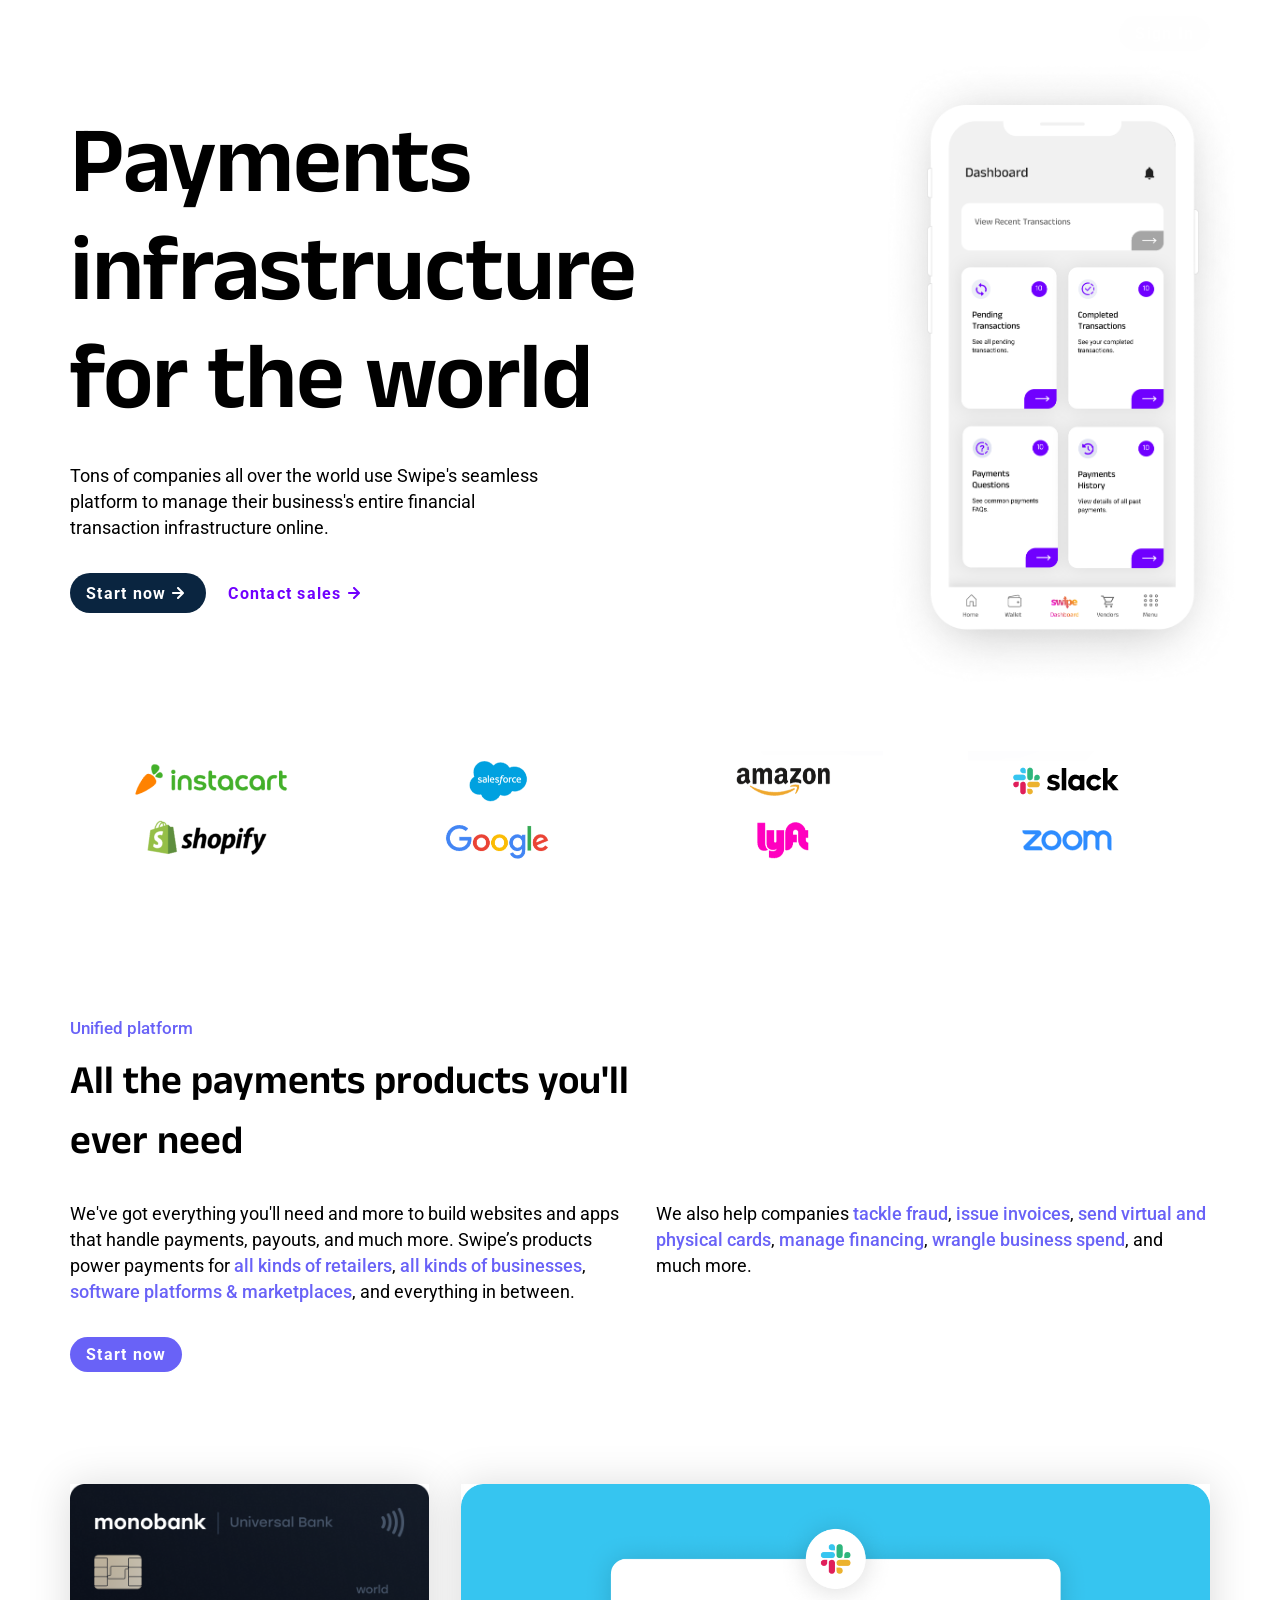
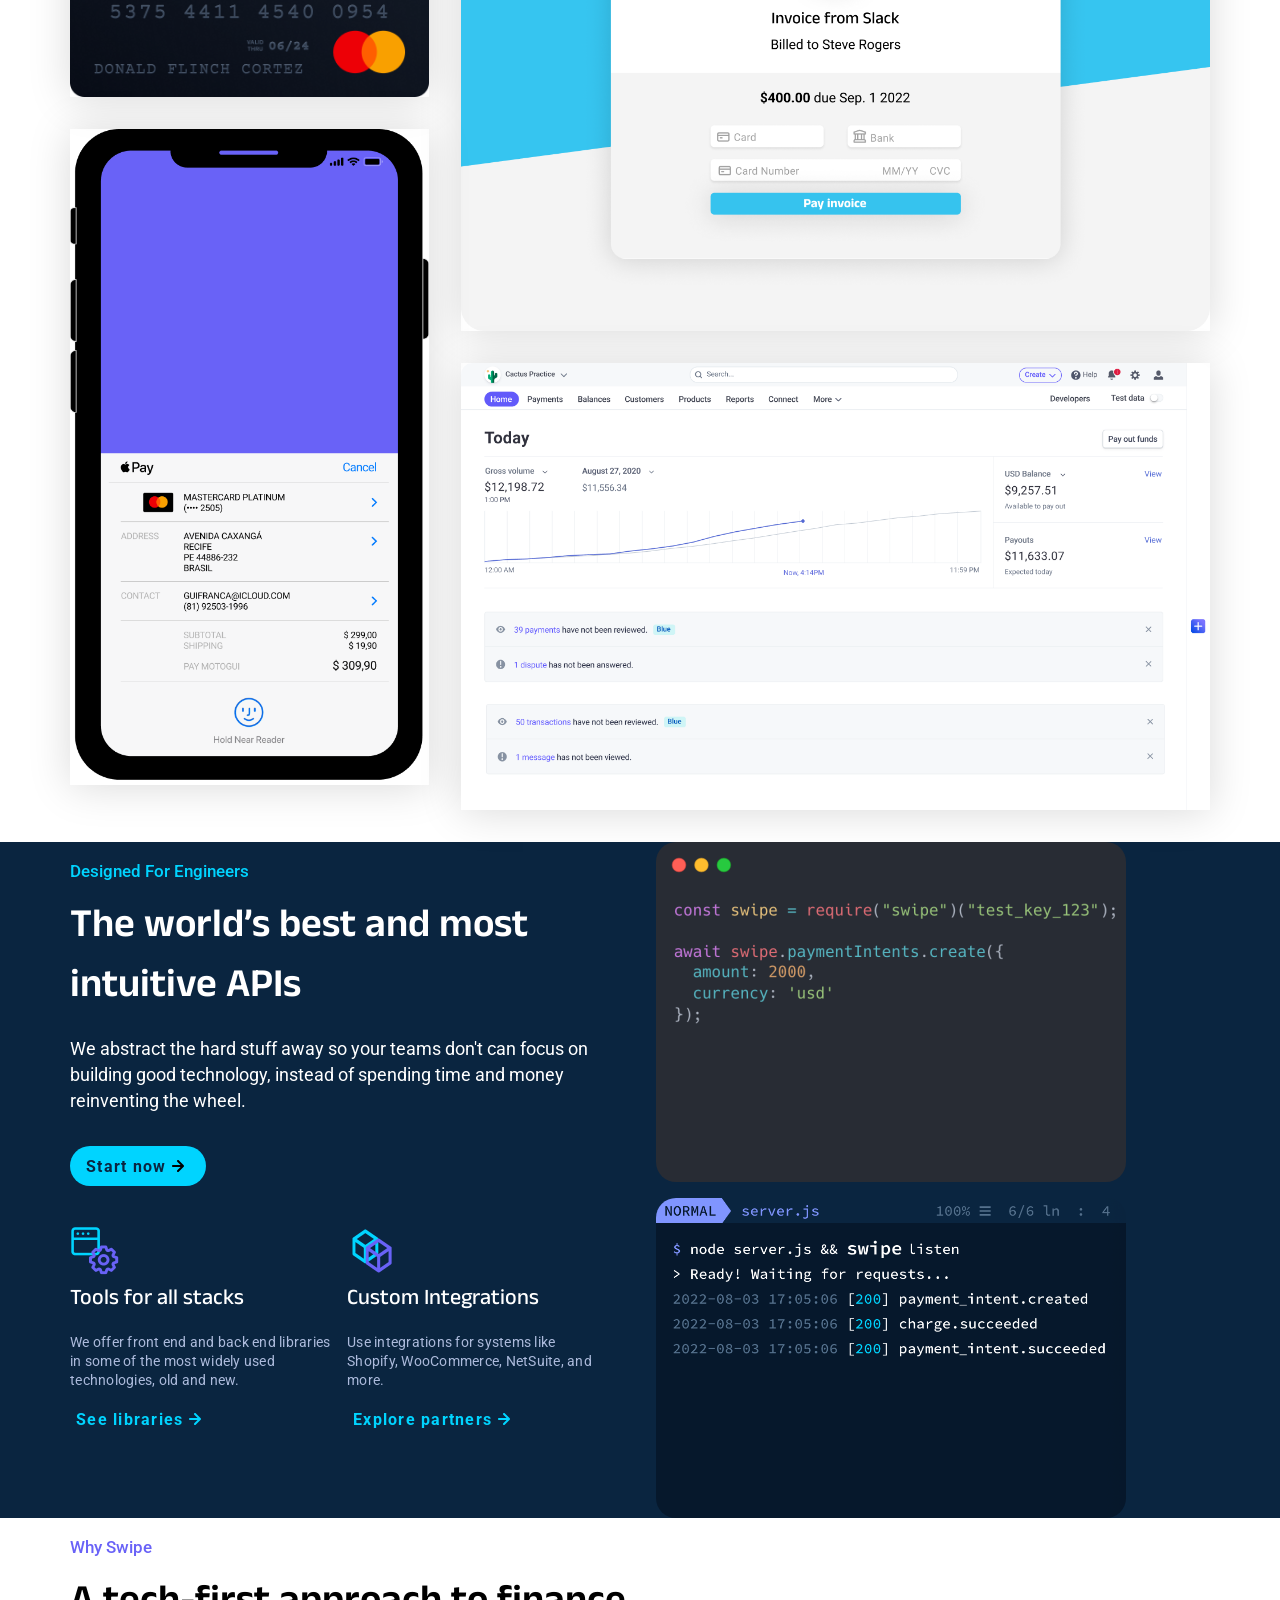
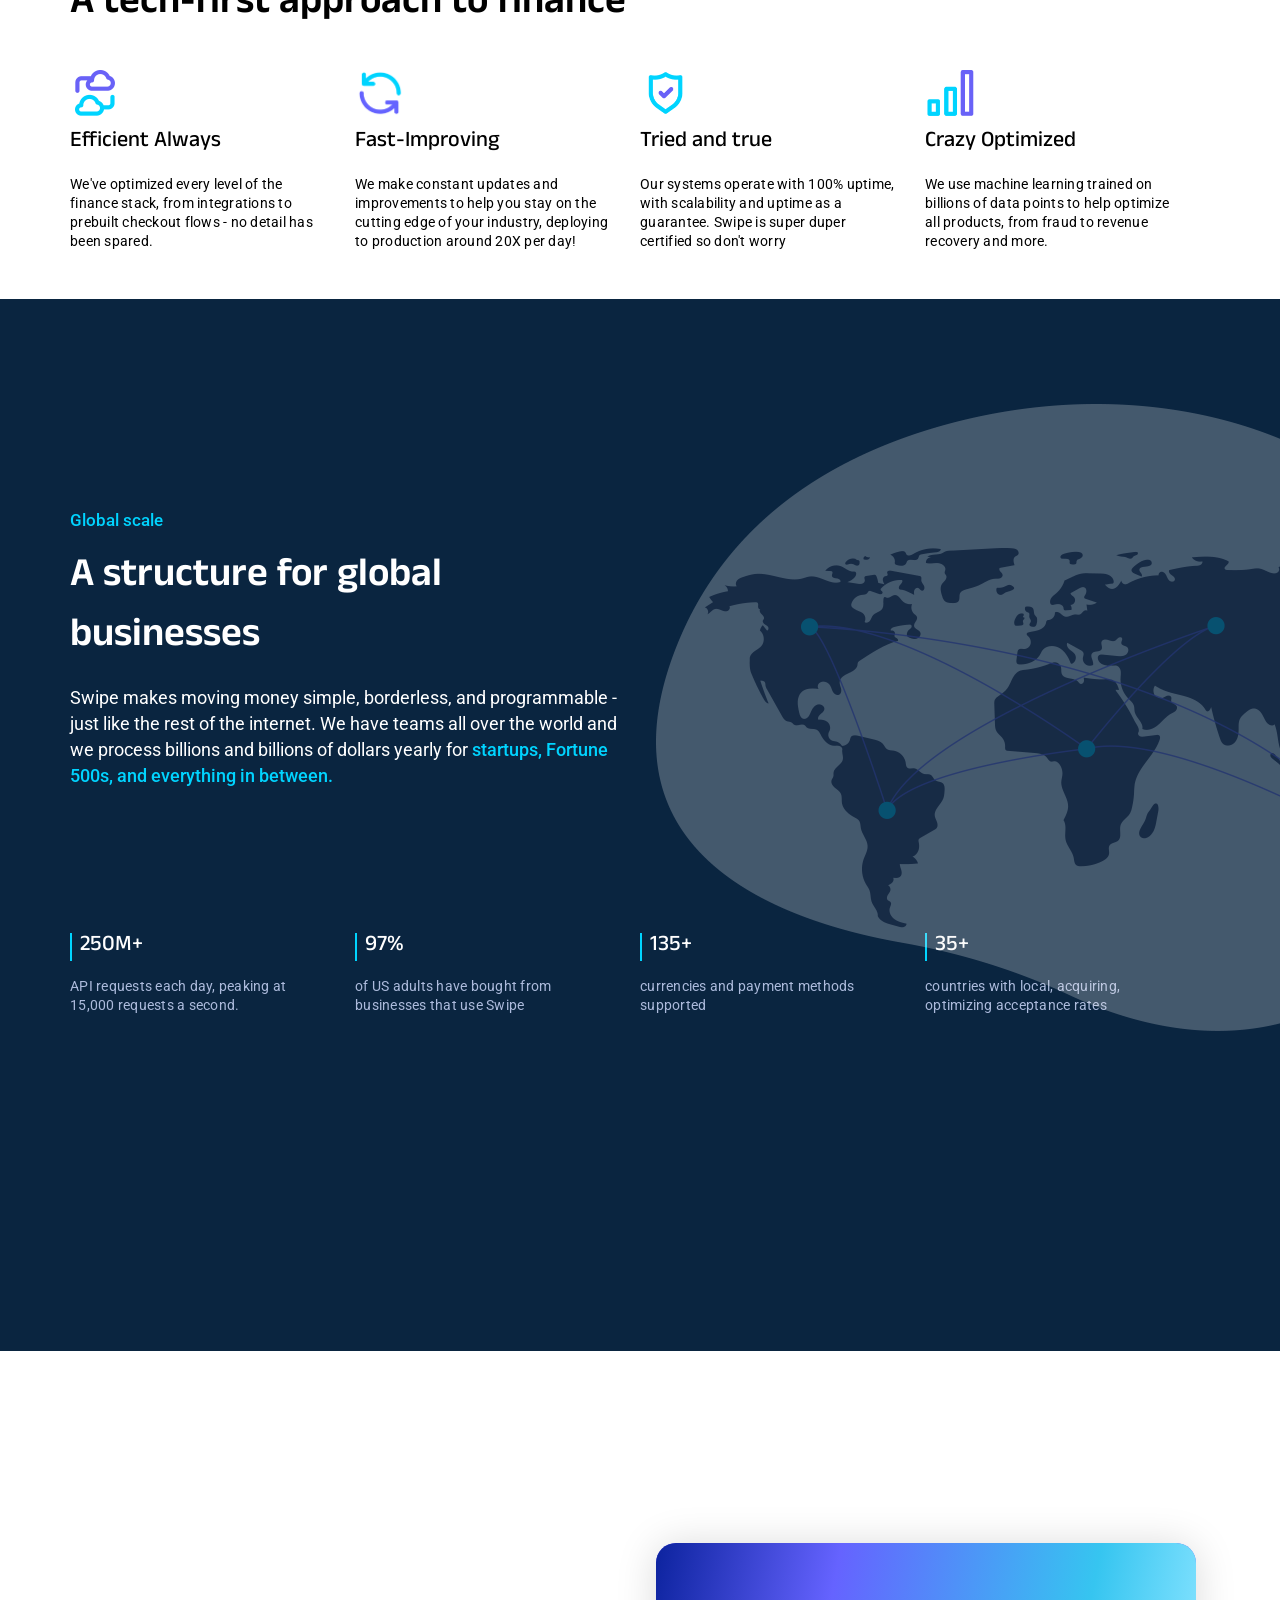
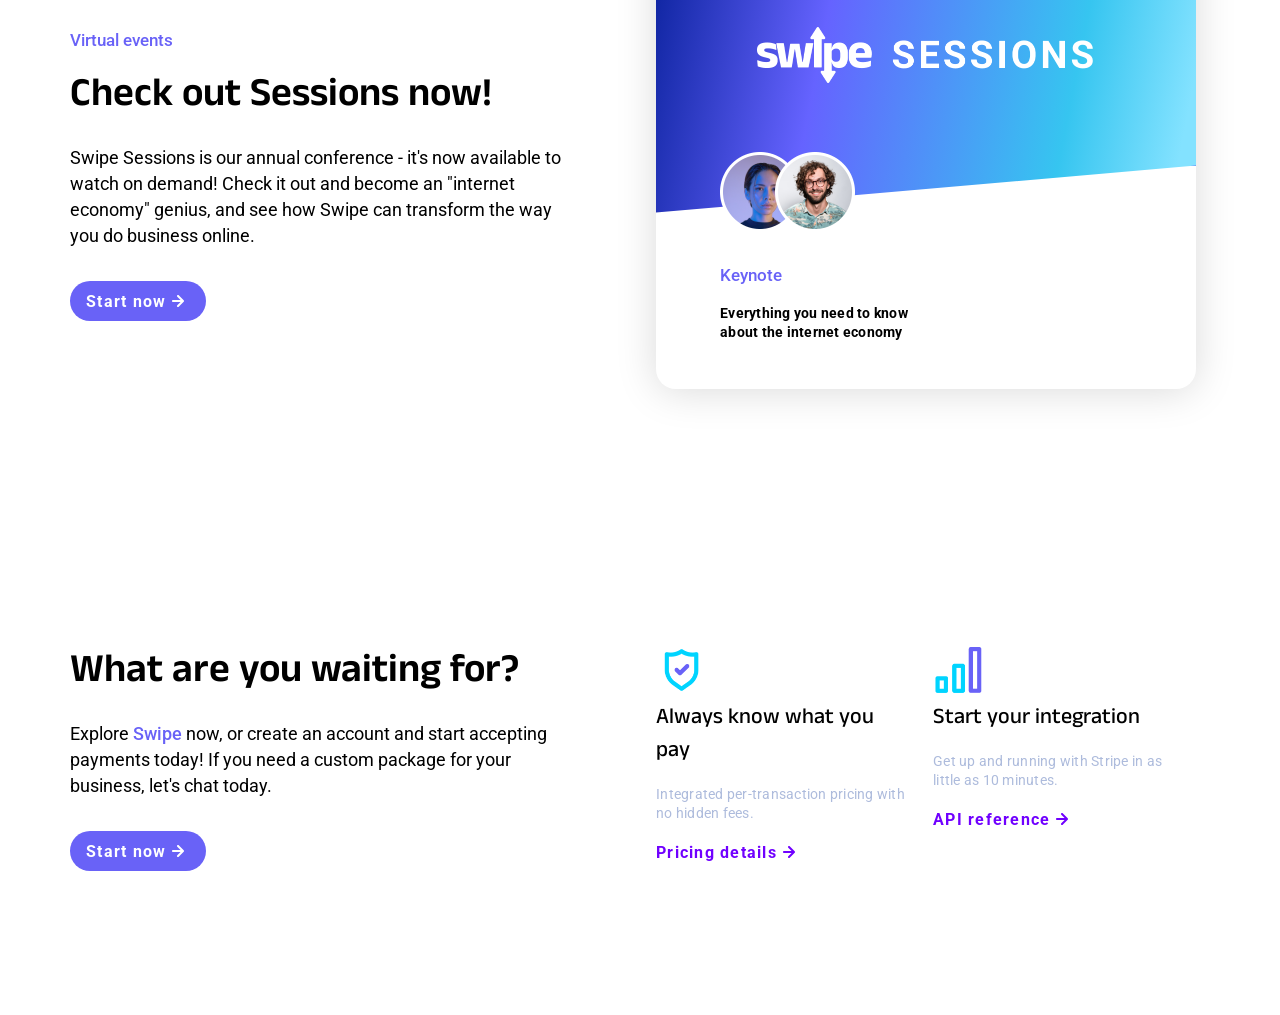
==== commit f1130c32: "build the getting started section" ====
--- a/swipe/index.html
+++ b/swipe/index.html
@@ -347,6 +347,52 @@
           </div>
         </div>
       </div>
+
+      <!-- GETTING STARTED SECTION -->
+      <div class="getting-started-section">
+        <div class="section-container two-column">
+          <div class="col-left">
+            <h2>What are you waiting for?</h2>
+            <p>
+              Explore <a href="#">Swipe</a> now, or create an account
+              and start accepting payments today! If you need a custom
+              package for your business, let's chat today.
+            </p>
+            <button class="primary-button with-icon">
+              Start now
+              <img src="assets/arrow-right-light.svg" alt="" />
+            </button>
+          </div>
+          <div class="col-right">
+            <div class="card">
+              <img src="assets/shield-icon.png" alt="" class="icon" />
+              <h3>Always know what you pay</h3>
+              <p class="secondary-text">
+                Integrated per-transaction pricing with no hidden
+                fees.
+              </p>
+
+              <button class="secondary-button with-icon">
+                Pricing details
+                <img src="assets/arrow-right-purple.svg" alt="" />
+              </button>
+            </div>
+            <div class="card">
+              <img src="assets/bars-icon.png" alt="" class="icon" />
+              <h3>Start your integration</h3>
+              <p class="secondary-text">
+                Get up and running with Stripe in as little as 10
+                minutes.
+              </p>
+
+              <button class="secondary-button with-icon">
+                API reference
+                <img src="assets/arrow-right-purple.svg" alt="" />
+              </button>
+            </div>
+          </div>
+        </div>
+      </div>
     </main>
   </body>
 </html>
--- a/swipe/style.css
+++ b/swipe/style.css
@@ -607,3 +607,38 @@
   width: 50%;
   font-weight: 700;
 }
+
+.getting-started-section {
+  display: flex;
+  justify-content: center;
+  padding: var(--spacing-xl) 0;
+}
+
+.getting-started-section .col-right {
+  flex-direction: row;
+}
+
+.getting-started-section .col-right .card {
+  width: 50%;
+  box-sizing: border-box;
+  padding: 0 var(--spacing-sm) 0 0;
+  margin: 0 var(--spacing-md) 0 0;
+}
+
+.getting-started-section .primary-button {
+  background-color: var(--purple-1);
+  margin: var(--spacing-md) 0;
+}
+
+.getting-started-section .primary-button:hover {
+  background-color: var(--primary-accent);
+}
+
+.getting-started-section .col-left {
+  padding: 0 var(--spacing-xl) 0 0;
+}
+
+.getting-started-section .col-right .card .secondary-button {
+  color: var(--purple-2);
+  padding-left: 0;
+}
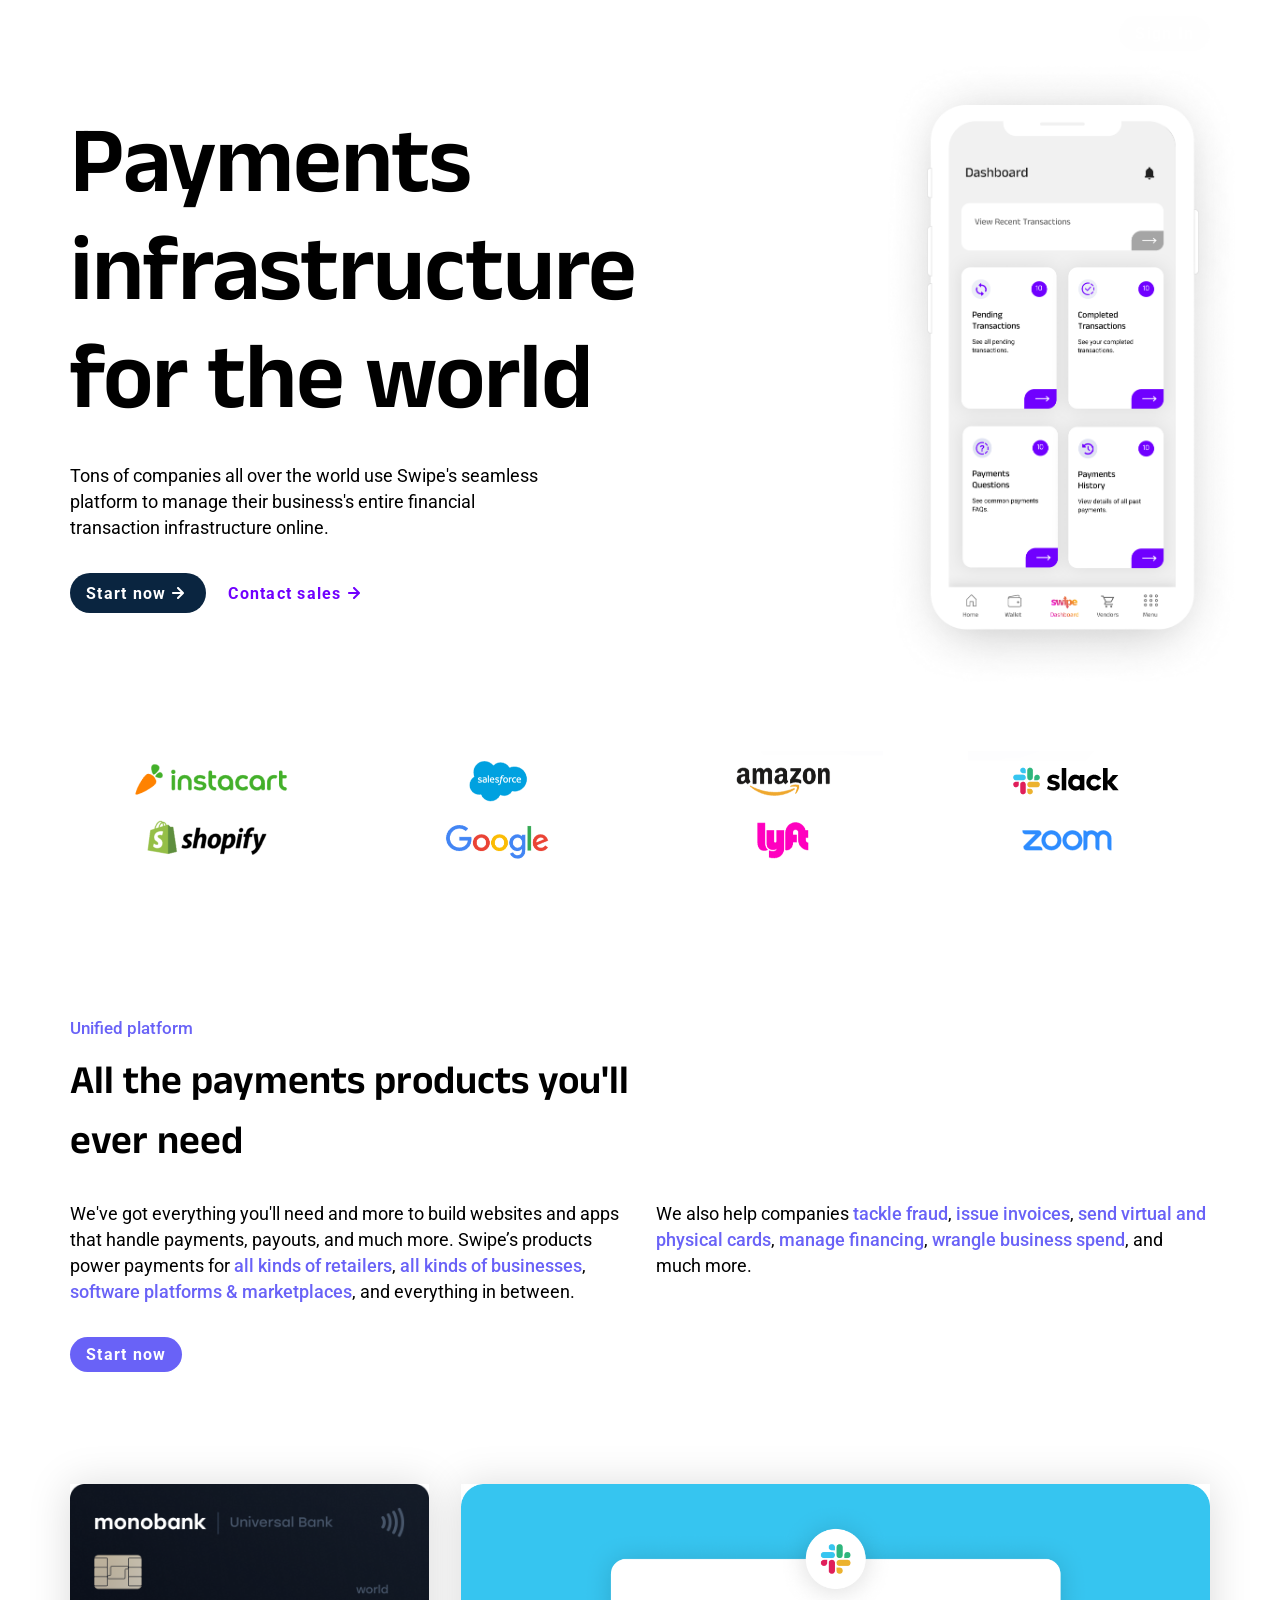
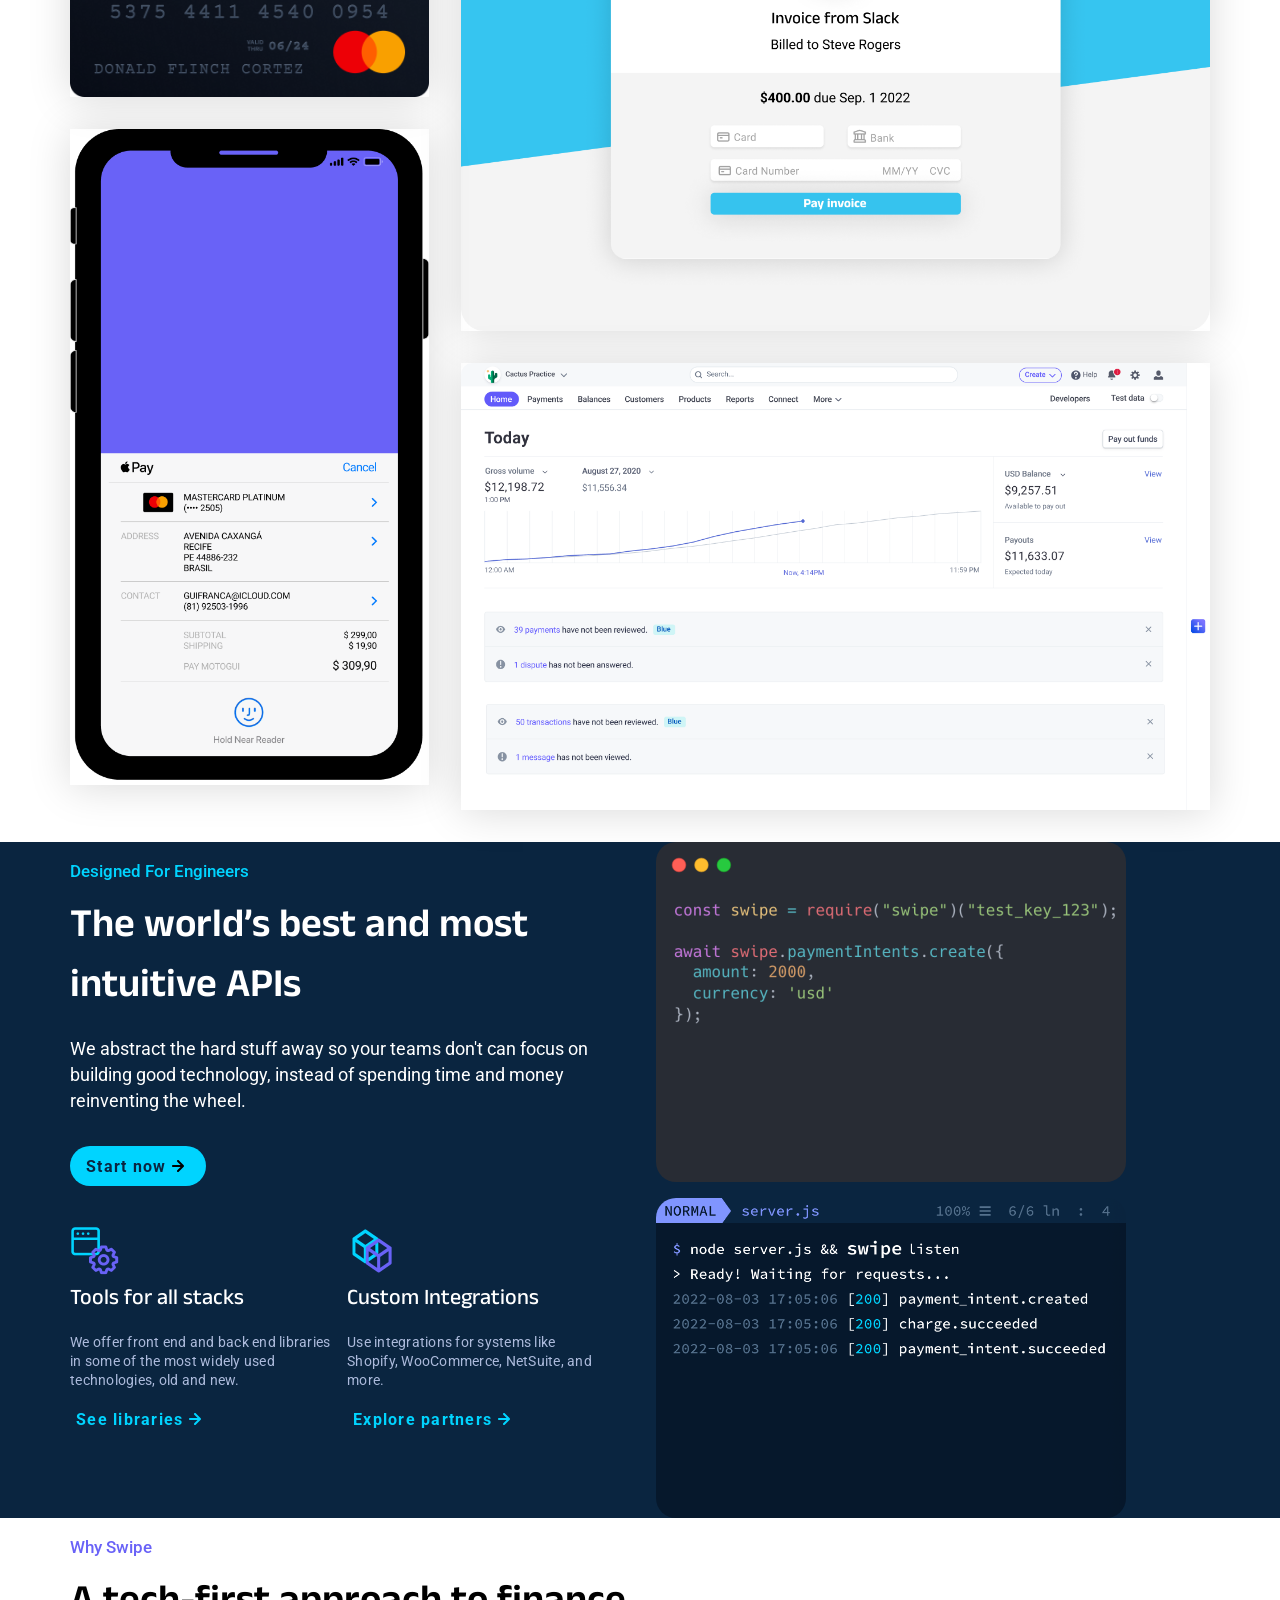
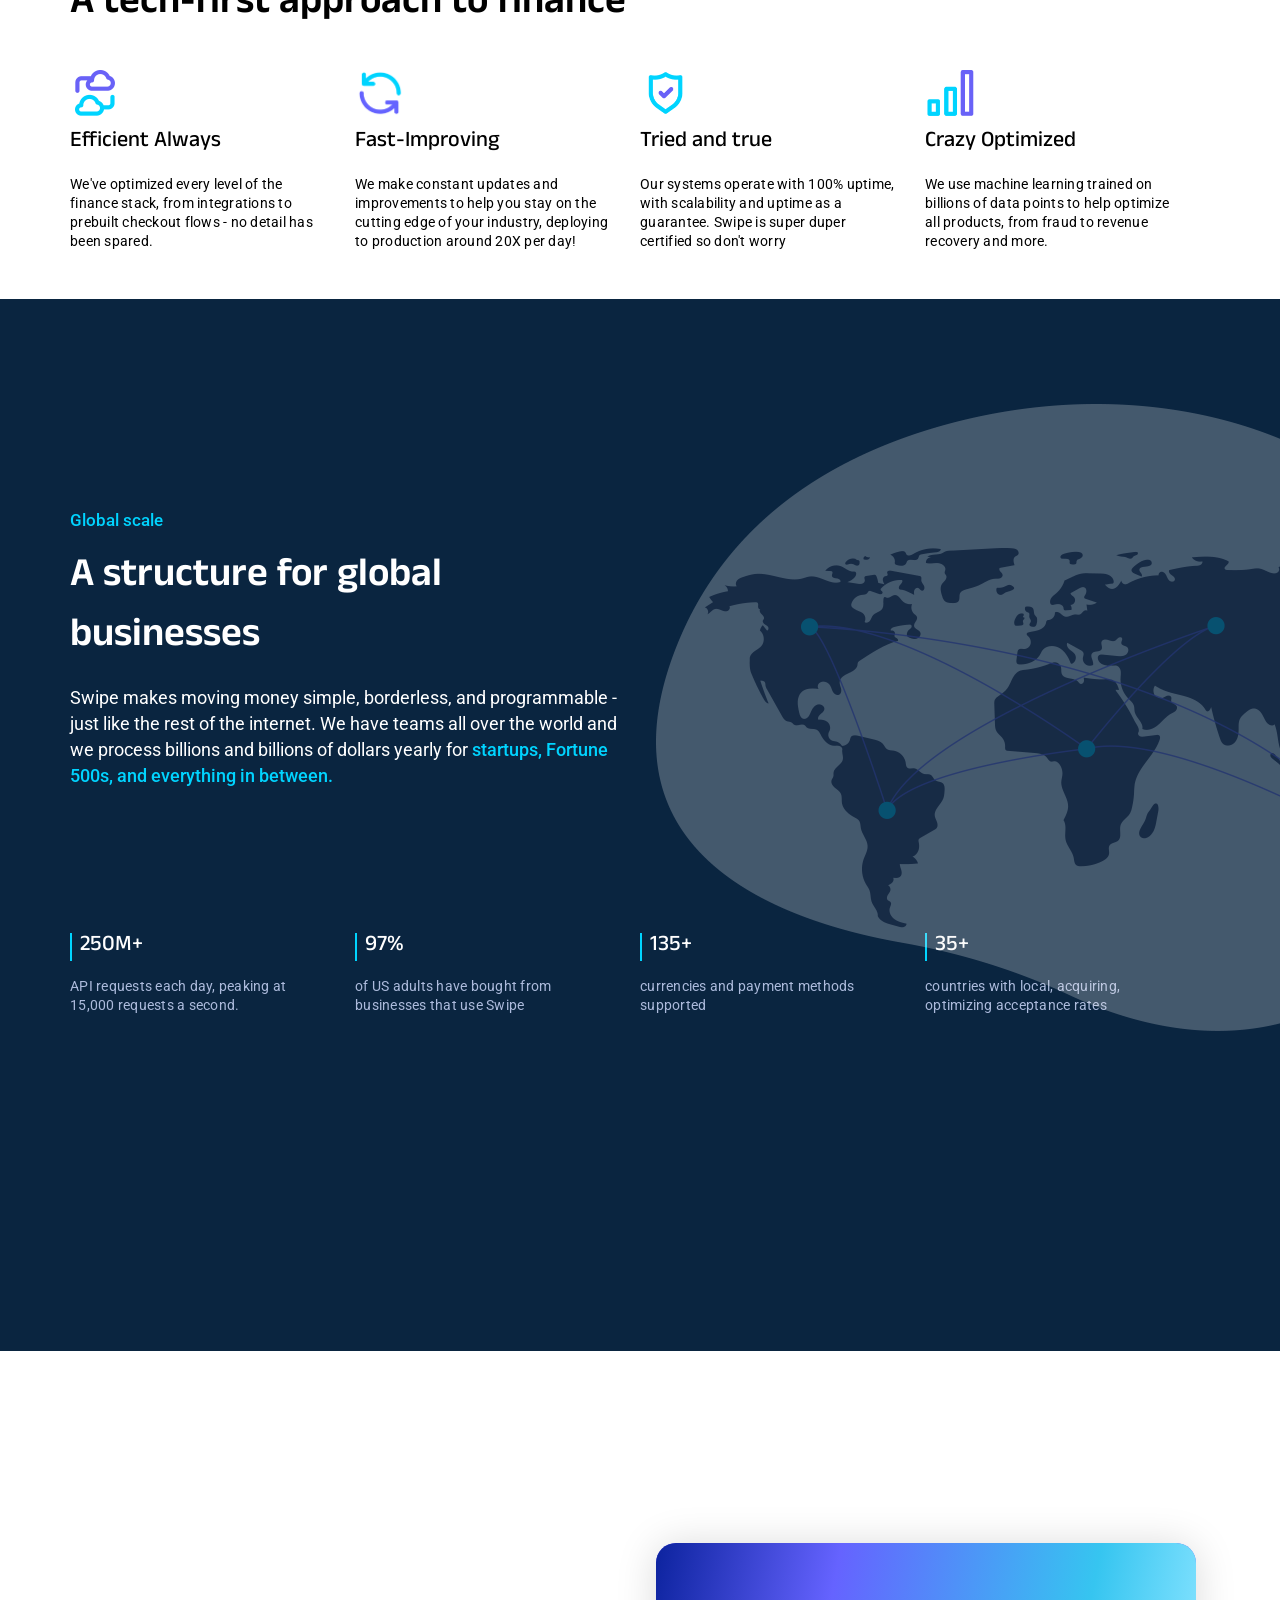
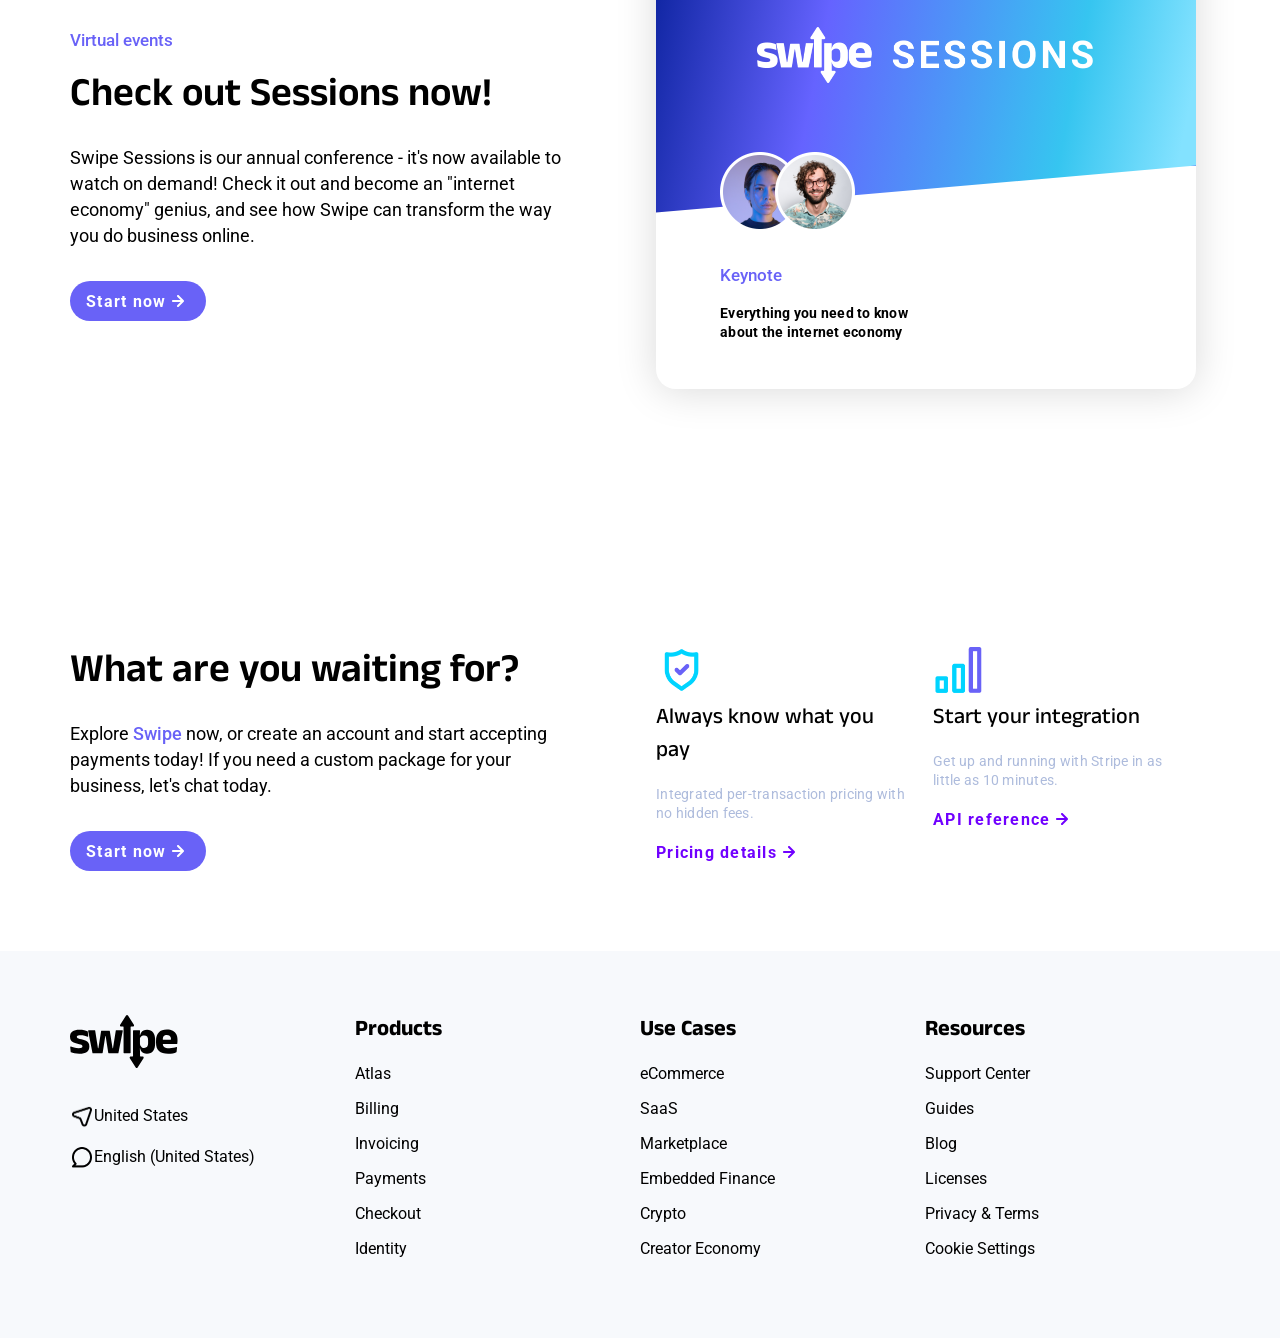
==== commit 3a460364: "add markup & styling for footer" ====
--- a/swipe/index.html
+++ b/swipe/index.html
@@ -393,6 +393,55 @@
           </div>
         </div>
       </div>
+
+      <footer class="footer">
+        <div class="section-container">
+          <div class="col">
+            <img src="assets/logo-dark.svg" alt="" id="footer-logo" />
+            <div class="icon-link">
+              <img src="assets/location-icon.png" alt="" />
+              <a href="#">United States</a>
+            </div>
+            <div class="icon-link">
+              <img src="assets/comment-icon.png" alt="" />
+              <a href="#">English (United States)</a>
+            </div>
+          </div>
+          <div class="col">
+            <h3>Products</h3>
+            <ul>
+              <li><a href="#">Atlas</a></li>
+              <li><a href="#">Billing</a></li>
+              <li><a href="#">Invoicing</a></li>
+              <li><a href="#">Payments</a></li>
+              <li><a href="#">Checkout</a></li>
+              <li><a href="#">Identity</a></li>
+            </ul>
+          </div>
+          <div class="col">
+            <h3>Use Cases</h3>
+            <ul>
+              <li><a href="#">eCommerce</a></li>
+              <li><a href="#">SaaS</a></li>
+              <li><a href="#">Marketplace</a></li>
+              <li><a href="#">Embedded Finance</a></li>
+              <li><a href="#">Crypto</a></li>
+              <li><a href="#">Creator Economy</a></li>
+            </ul>
+          </div>
+          <div class="col">
+            <h3>Resources</h3>
+            <ul>
+              <li><a href="#">Support Center</a></li>
+              <li><a href="#">Guides</a></li>
+              <li><a href="#">Blog</a></li>
+              <li><a href="#">Licenses</a></li>
+              <li><a href="#">Privacy & Terms</a></li>
+              <li><a href="#">Cookie Settings</a></li>
+            </ul>
+          </div>
+        </div>
+      </footer>
     </main>
   </body>
 </html>
--- a/swipe/style.css
+++ b/swipe/style.css
@@ -61,6 +61,7 @@
 
 main {
   width: 100%;
+  margin: var(--spacing-xl) 0 0 0;
 }
 
 h1 {
@@ -291,9 +292,6 @@
 }
 
 /* HERO */
-main {
-  margin: var(--spacing-xl) 0;
-}
 
 .button-container {
   display: flex;
@@ -608,6 +606,7 @@
   font-weight: 700;
 }
 
+/* GETTING STARTED SECTION */
 .getting-started-section {
   display: flex;
   justify-content: center;
@@ -642,3 +641,57 @@
   color: var(--purple-2);
   padding-left: 0;
 }
+
+.footer {
+  display: flex;
+  justify-content: center;
+  background-color: var(--bg-light);
+  padding: var(--spacing-xl) 0;
+}
+
+#footer-logo {
+  max-width: 108px;
+  margin: 0 0 var(--spacing-md) 0;
+}
+
+.footer .section-container {
+  display: flex;
+}
+
+.footer .col {
+  width: 25%;
+}
+
+.footer .col ul {
+  list-style: none;
+  padding: 0;
+}
+
+.footer .col a {
+  color: var(--text-dark);
+  font-weight: normal;
+}
+
+.footer .col ul li {
+  margin: var(--spacing-md) 0;
+}
+
+.footer .col a:hover {
+  color: var(--purple-1);
+  text-decoration: underline;
+}
+
+.footer .icon-link {
+  display: flex;
+  align-items: center;
+  margin: var(--spacing-md) 0;
+}
+
+.footer .icon-link img {
+  width: 24px;
+}
+
+.footer h3 {
+  font-size: var(--h6-size);
+  font-weight: 700;
+}
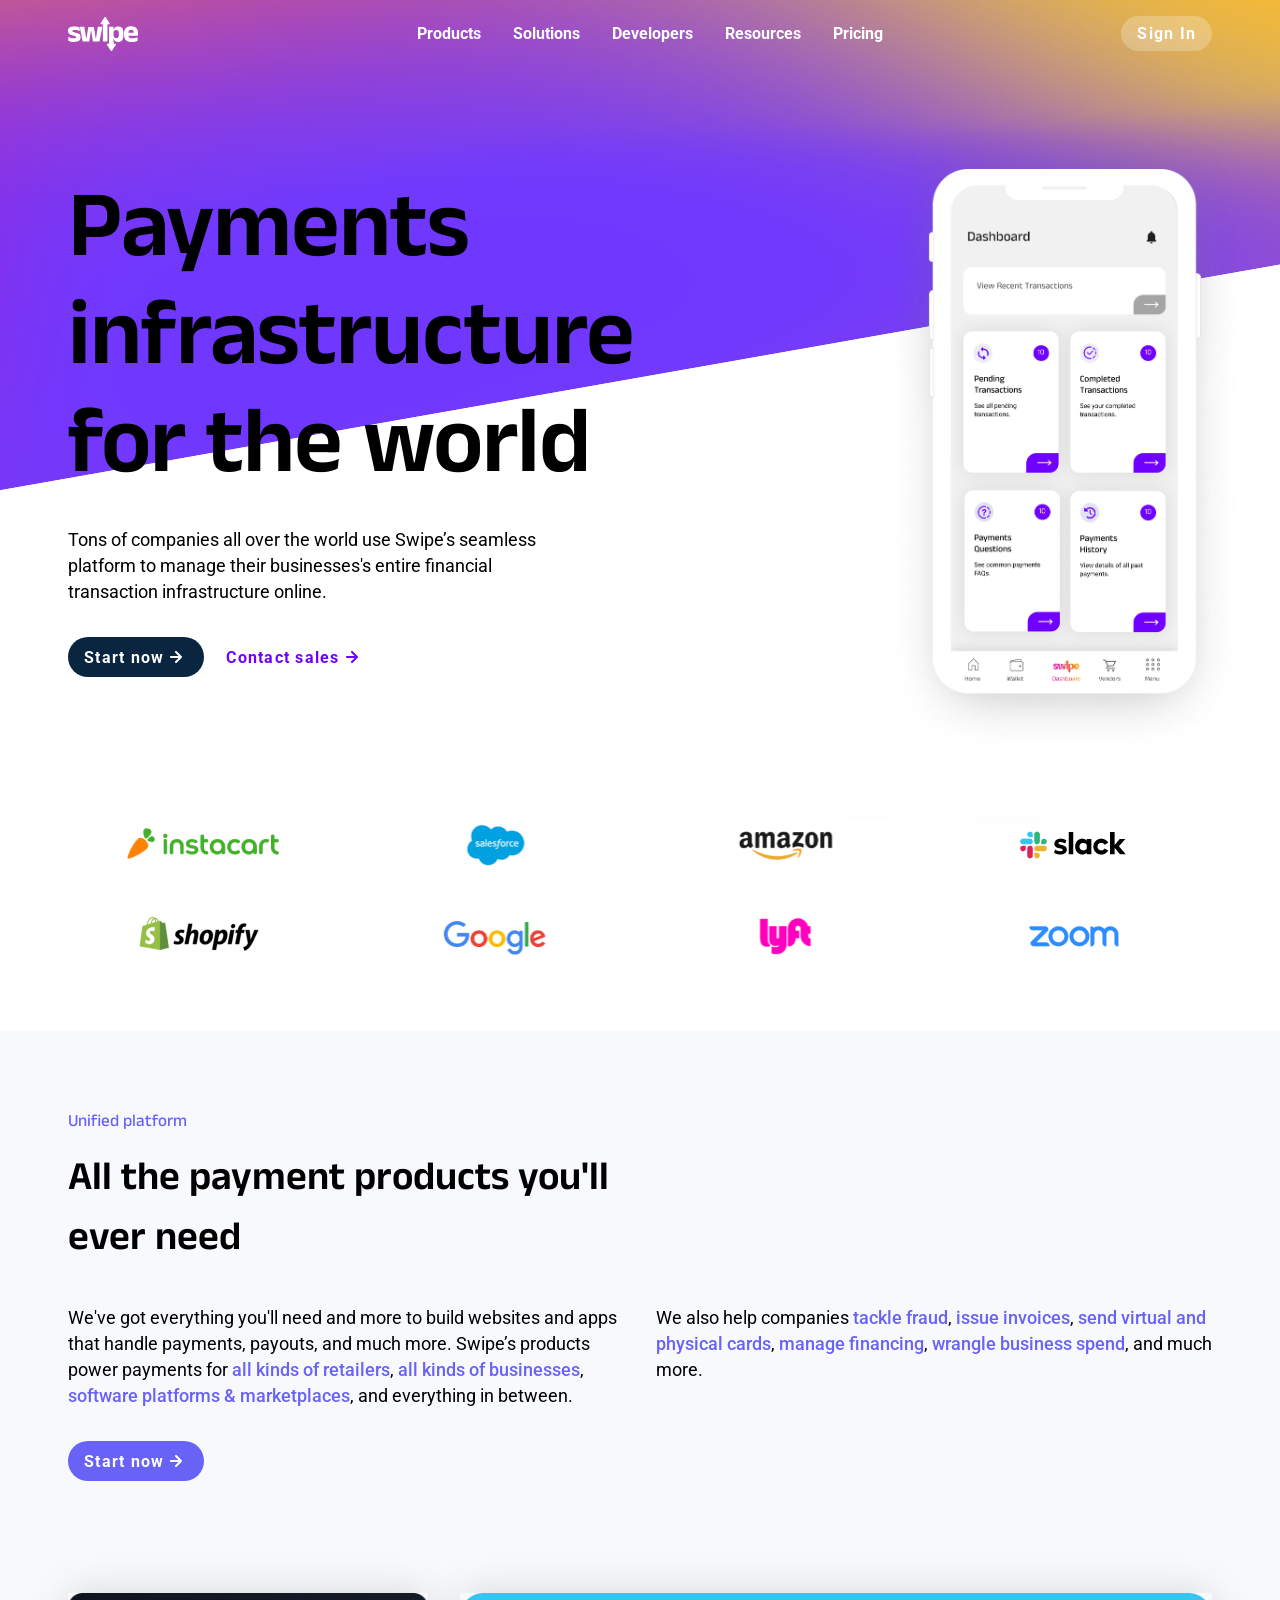
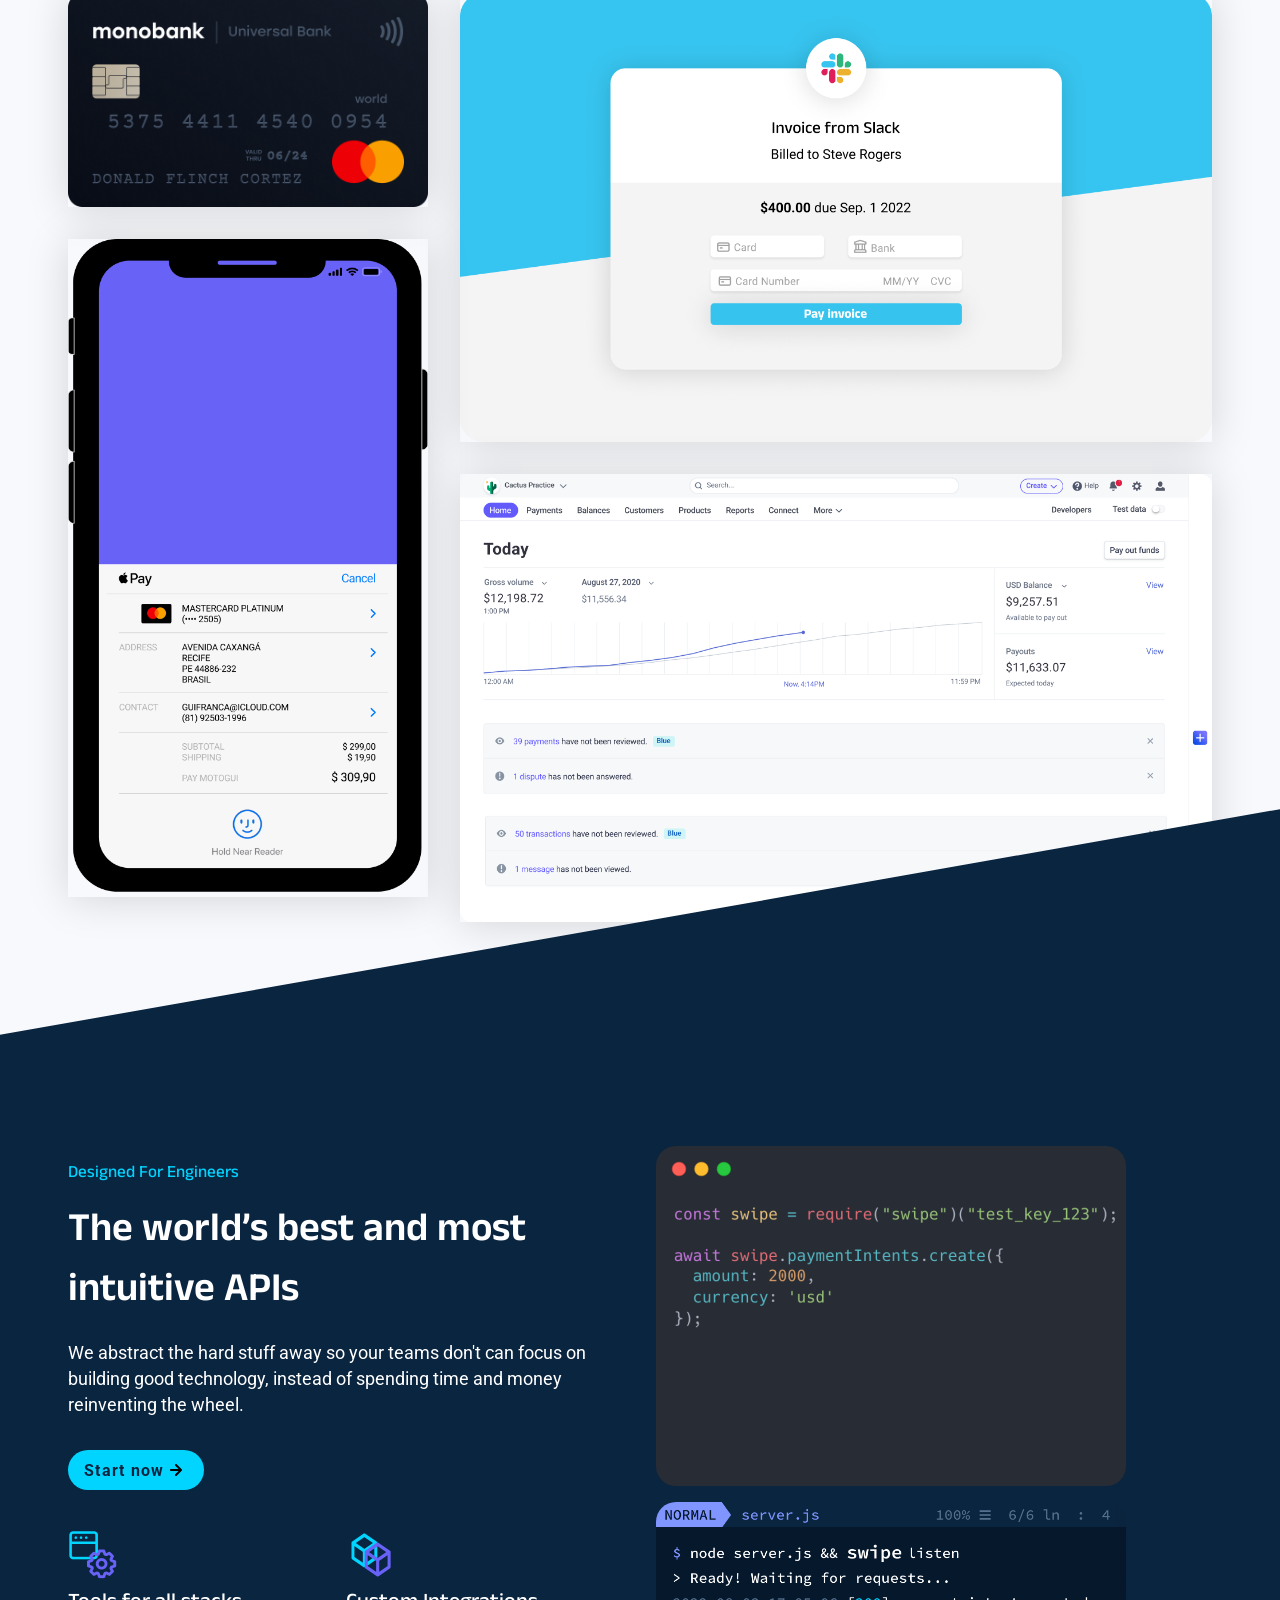
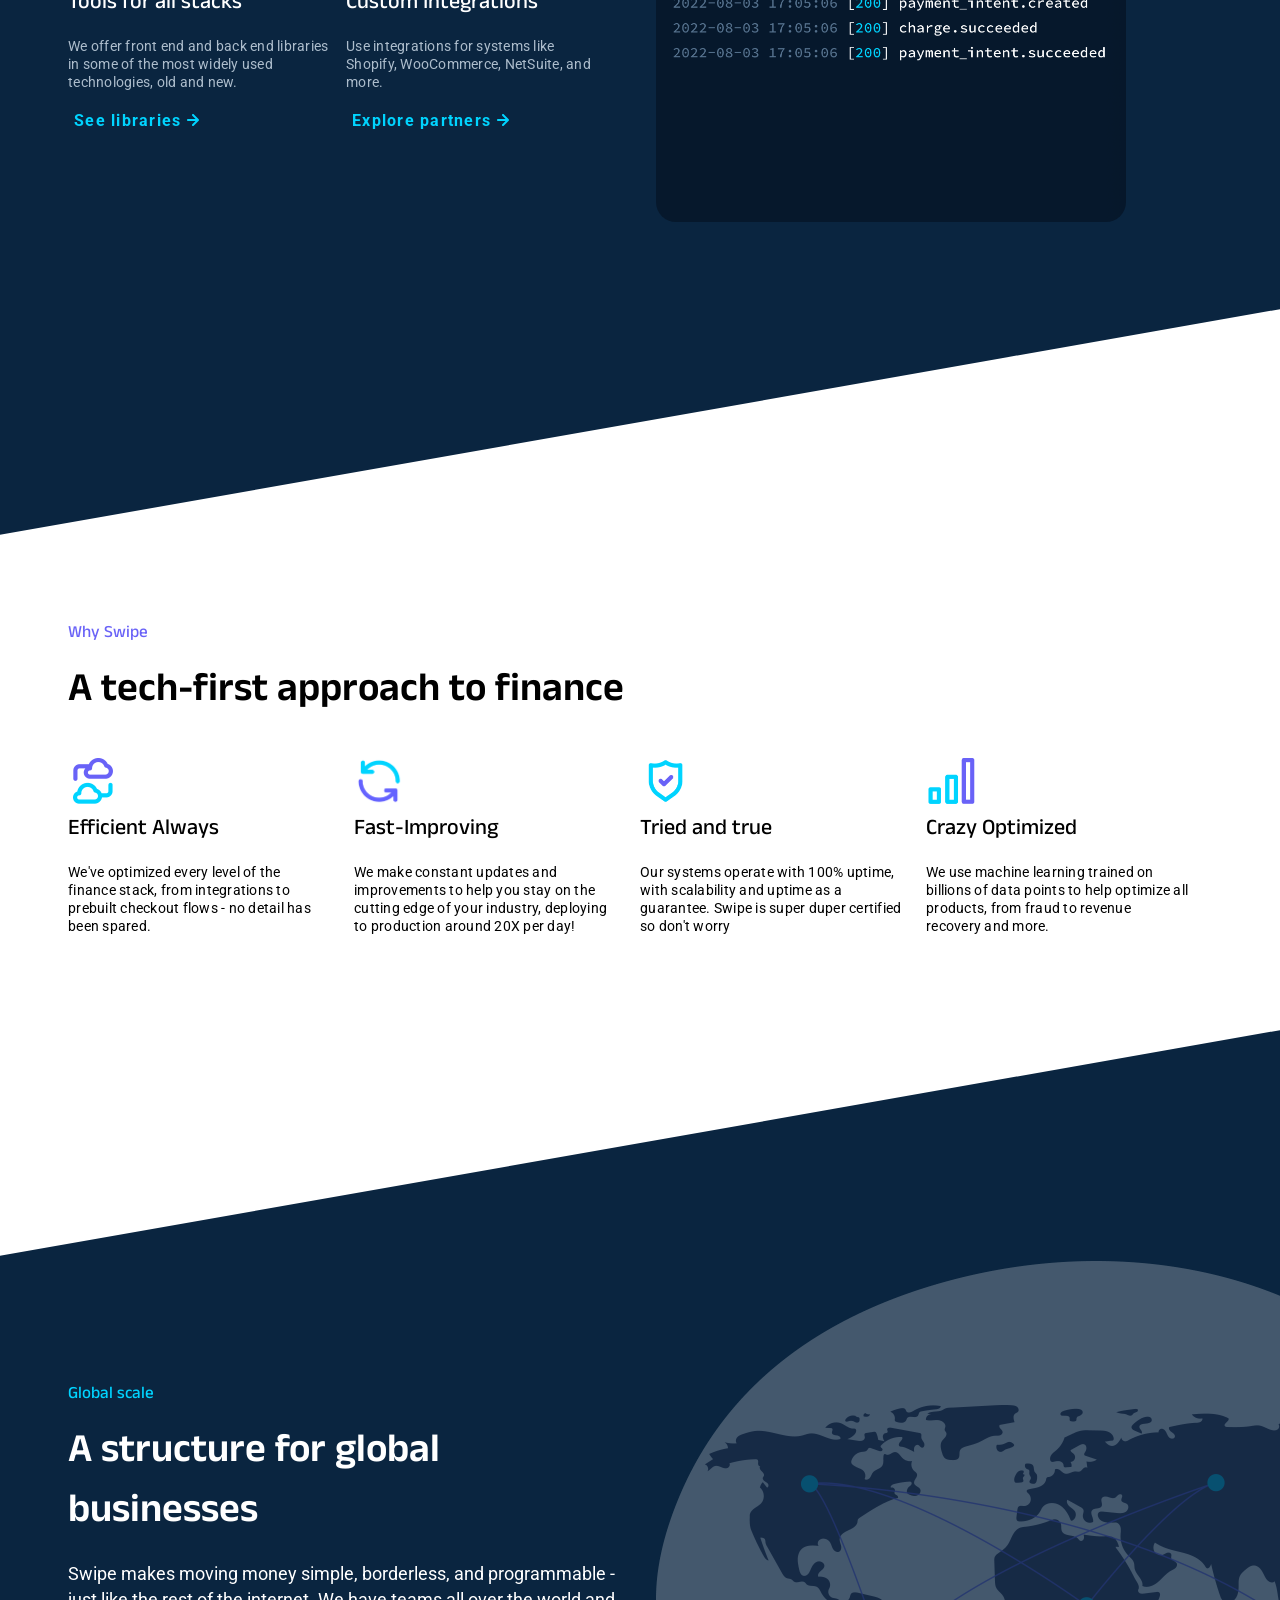
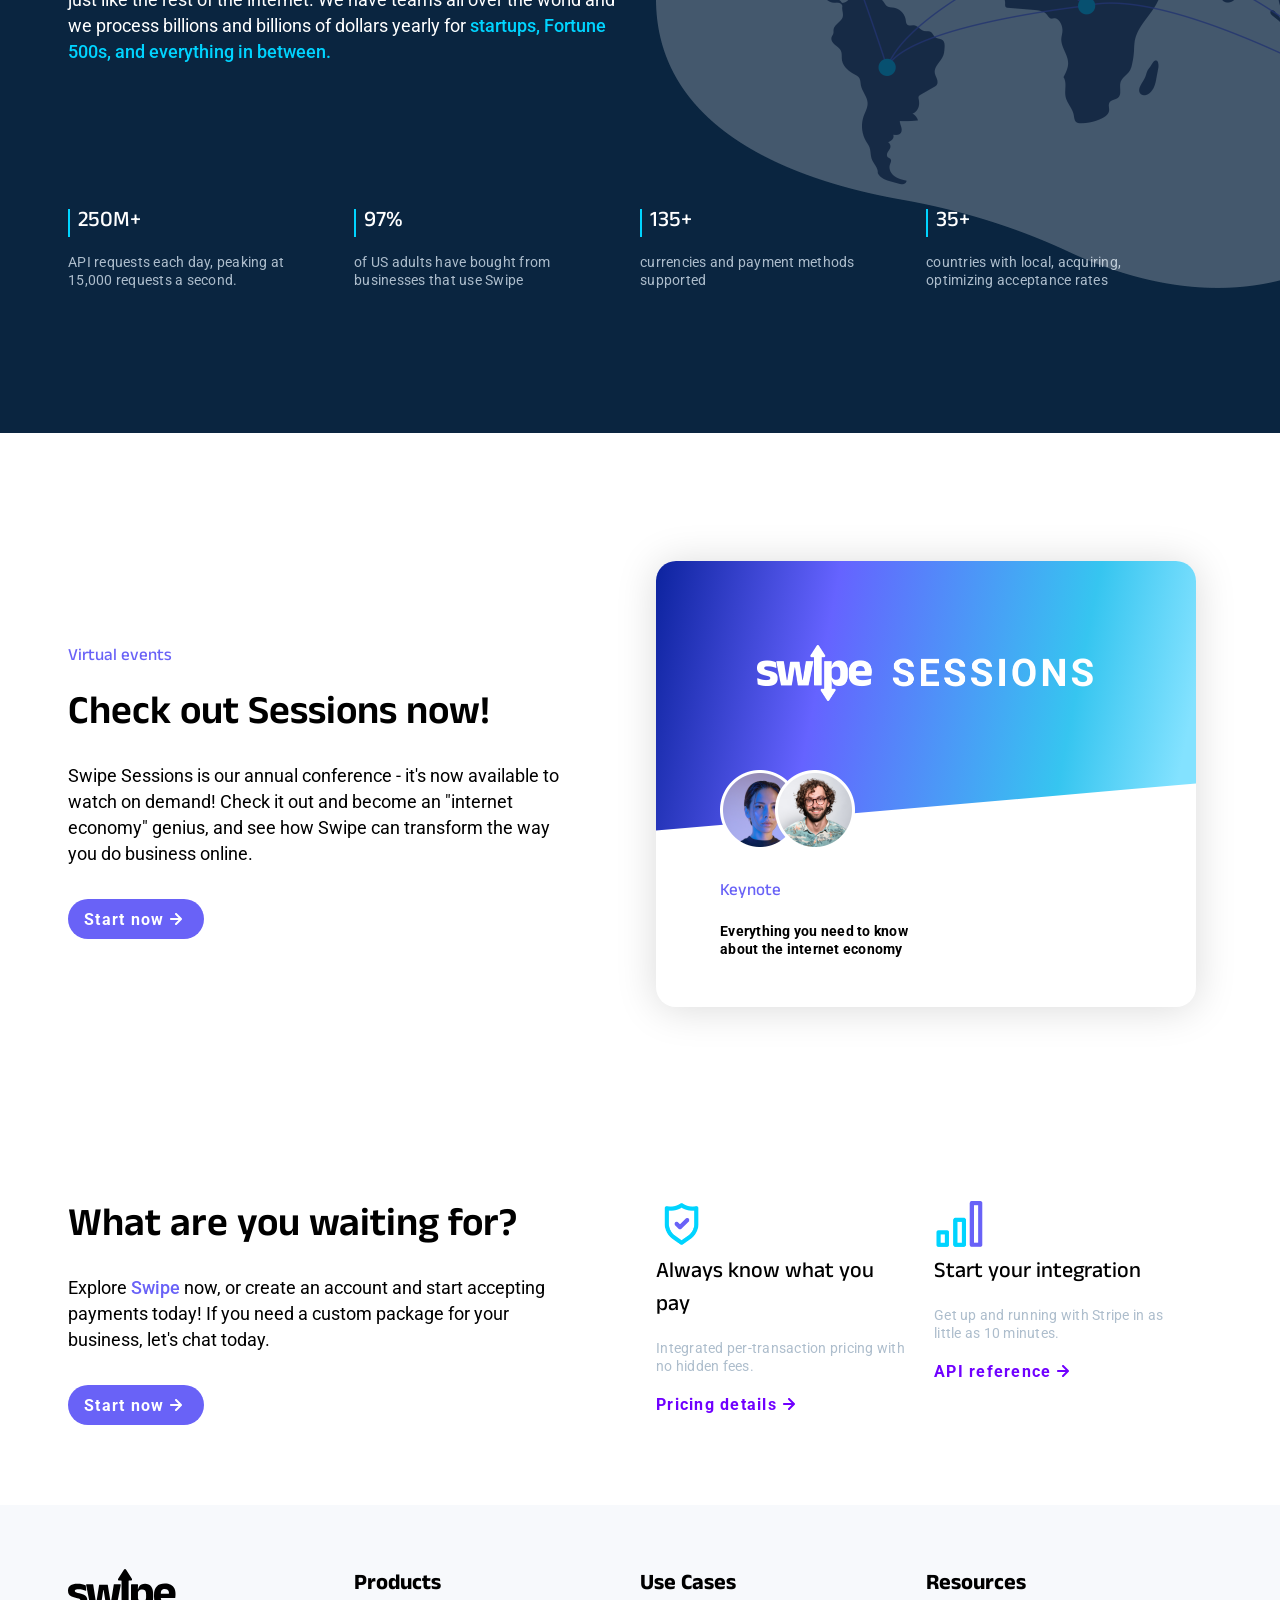
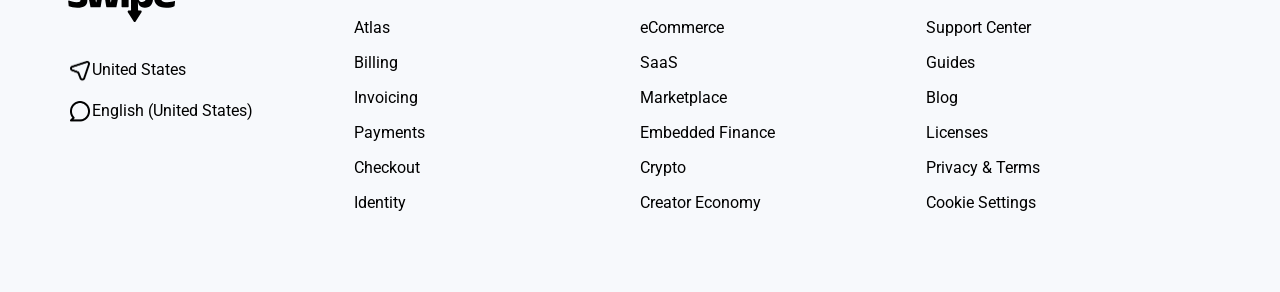
==== commit b1675004: "add angled stripes" ====
--- a/swipe/index.html
+++ b/swipe/index.html
@@ -2,11 +2,11 @@
 <html lang="en">
   <head>
     <meta charset="UTF-8" />
+    <meta http-equiv="X-UA-Compatible" content="IE=edge" />
     <meta
       name="viewport"
       content="width=device-width, initial-scale=1.0"
     />
-    <title>Swipe</title>
     <link rel="preconnect" href="https://fonts.googleapis.com" />
     <link
       rel="preconnect"
@@ -14,34 +14,38 @@
       crossorigin
     />
     <link
-      href="https://fonts.googleapis.com/css2?family=Anek+Telugu:wght@100..800&family=Roboto:ital,wght@0,100;0,300;0,400;0,500;0,700;0,900;1,100;1,300;1,400;1,500;1,700;1,900&display=swap"
+      href="https://fonts.googleapis.com/css2?family=Anek+Telugu:wght@300;400;500;600;700&family=Roboto:wght@300;400;500;700&display=swap"
       rel="stylesheet"
     />
     <link rel="stylesheet" href="style.css" />
+    <title>Swipe</title>
   </head>
+
   <body>
-    <!-- NAVBAR -->
+    <!-- Navbar -->
     <nav class="navbar">
-      <img src="assets/logo-white.svg" alt="Swipe, Inc." />
+      <img src="assets/logo-white.svg" alt="Swipe, inc." />
       <ul class="menu">
-        <li><a href="">Products</a></li>
-        <li><a href="">Solutions</a></li>
-        <li><a href="">Developers</a></li>
-        <li><a href="">Resources</a></li>
-        <li><a href="">Pricing</a></li>
+        <li><a href="#">Products</a></li>
+        <li><a href="#">Solutions</a></li>
+        <li><a href="#">Developers</a></li>
+        <li><a href="#">Resources</a></li>
+        <li><a href="#">Pricing</a></li>
       </ul>
+
       <button class="primary-button navbar-button">Sign In</button>
     </nav>
-
     <main>
-      <!-- HERO -->
+      <!-- GRADIENT BG -->
+      <canvas id="gradient-canvas"></canvas>
+      <!-- Hero Section -->
       <div class="hero">
         <div class="section-container two-column">
           <div class="col-left">
             <h1>Payments infrastructure for the world</h1>
             <p>
-              Tons of companies all over the world use Swipe's
-              seamless platform to manage their business's entire
+              Tons of companies all over the world use Swipe’s
+              seamless platform to manage their businesses's entire
               financial transaction infrastructure online.
             </p>
             <div class="button-container">
@@ -64,28 +68,27 @@
           </div>
         </div>
       </div>
-
-      <!-- PARTNERS -->
+      <!-- Partners Section -->
       <div class="partners-section">
         <div class="section-container">
           <div class="partners-grid">
-            <img src="assets/instacart.png" alt="" />
-            <img src="assets/salesforce.png" alt="" />
-            <img src="assets/amazon.png" alt="" />
-            <img src="assets/slack.png" alt="" />
-            <img src="assets/shopify.png" alt="" />
-            <img src="assets/google.png" alt="" />
-            <img src="assets/lyft.png" alt="" />
-            <img src="assets/zoom.png" alt="" />
-          </div>
-        </div>
-      </div>
-
+            <img src="assets/instacart.png" alt="Instacart" />
+            <img src="assets/salesforce.png" alt="Salesforce" />
+            <img src="assets/amazon.png" alt="Amazon" />
+            <img src="assets/slack.png" alt="Slack" />
+            <img src="assets/shopify.png" alt="Shopify" />
+            <img src="assets/google.png" alt="Google" />
+            <img src="assets/lyft.png" alt="Lyft" />
+            <img src="assets/zoom.png" alt="Zoom" />
+          </div>
+        </div>
+      </div>
       <!-- UNIFIED PLATFORM -->
-      <div class="unified-platform">
+      <div class="unified-platform-section">
         <div class="section-container">
           <p class="subtitle">Unified platform</p>
-          <h2>All the payments products you'll ever need</h2>
+          <h2>All the payment products you'll ever need</h2>
+
           <div class="two-column">
             <div class="col-left">
               <p>
@@ -111,36 +114,31 @@
           </div>
           <button class="primary-button with-icon">
             Start now
+            <img src="assets/arrow-right-light.svg" alt="" />
+          </button>
+        </div>
+      </div>
+      <!-- GRAPHIC GRID SECTION -->
+      <div class="graphic-section">
+        <div class="section-container">
+          <div class="graphic-grid">
             <img
-              src="assets/arrow-right-light.svg3"
-              alt=""
-              srcset=""
-            />
-          </button>
-        </div>
-      </div>
-
-      <!-- GRAPHICS SECTION -->
-      <div class="graphic-section">
-        <div class="section-container">
-          <div class="graphics-grid">
-            <img
-              id="credit-card"
               src="assets/credit-card.png"
               alt=""
+              id="credit-card"
             />
             <img
-              id="slack-invoice"
               src="assets/slack-invoice.png"
               alt=""
+              id="slack-invoice"
             />
-            <img id="phone" src="assets/phone.png" alt="" />
-            <img id="dash" src="assets/dash.png" alt="" />
-          </div>
-        </div>
-      </div>
-
-      <!-- INTEGRATIONS -->
+            <img src="assets/phone.png" alt="" id="phone" />
+            <img src="assets/dash.png" alt="" id="dash" />
+          </div>
+        </div>
+      </div>
+
+      <!-- INTEGRATIONS SECTION -->
       <div class="integrations-section">
         <div class="section-container two-column">
           <div class="col-left">
@@ -199,7 +197,6 @@
         </div>
       </div>
 
-      <!-- SWIPE -->
       <!-- WHY SWIPE SECTION -->
       <div class="why-swipe-section">
         <div class="section-container">
@@ -246,7 +243,6 @@
         </div>
       </div>
 
-      <!-- GLOBAL -->
       <div class="global-section">
         <div class="section-container">
           <div class="two-column">
@@ -304,7 +300,7 @@
         </div>
       </div>
 
-      <!-- VIRTUAL EVENTS SECTION -->
+      <!-- Virtual Events Section -->
       <div class="virtual-events-section">
         <div class="section-container two-column">
           <div class="col-left">
@@ -443,5 +439,6 @@
         </div>
       </footer>
     </main>
+    <script src="gradient.js"></script>
   </body>
 </html>
--- a/swipe/style.css
+++ b/swipe/style.css
@@ -1,7 +1,7 @@
 :root {
   --text-dark: #000;
   --text-light: #fff;
-  --text-gray: #adbbdc;
+  --text-grey: #adbdcc;
   --body-font: 'Roboto', sans-serif;
   --heading-font: 'Anek Telugu', sans-serif;
   --h1-size: 94px;
@@ -17,21 +17,21 @@
   --p-size: 18px;
   --p-height: 26px;
   --secondary-text-size: 14px;
-  --secondary-text-height: 19px;
+  --secondary-text-height: 18px;
   --button-size: 16px;
   /* SPACING */
   --spacing-sm: 8px;
   --spacing-md: 16px;
   --spacing-lg: 32px;
   --spacing-xl: 64px;
-  --standard-width: 1140px;
-
-  /* Colors */
+
+  --standard-width: 1144px;
+
   --purple-1: #6962f7;
   --purple-2: #7000ff;
   --blue-1: #00d4ff;
   --primary-accent: #0a2540;
-  --primary-btn-hover: #6d7aa8;
+  --primary-button-hover: #6d7a88;
   --bg-white: #fff;
   --bg-light: #f7f9fc;
 
@@ -73,7 +73,6 @@
   letter-spacing: -1px;
   line-height: var(--h1-height);
 }
-
 h2 {
   font-family: var(--heading-font);
   font-weight: 600;
@@ -81,7 +80,6 @@
   margin: 0;
   width: 100%;
 }
-
 h3 {
   font-family: var(--heading-font);
   font-weight: 500;
@@ -125,15 +123,13 @@
 a:hover {
   color: var(--primary-accent);
 }
-
 p {
   font-size: var(--p-size);
   line-height: var(--p-height);
   font-weight: 400;
   margin: var(--spacing-md) 0;
 }
-
-/* LAYOUT STYLES */
+/* Layout Styles  */
 .section-container {
   width: 100%;
   max-width: var(--standard-width);
@@ -175,7 +171,6 @@
   align-items: flex-start;
   padding: var(--spacing-sm) var(--spacing-md) var(--spacing-sm) 0;
 }
-
 .card .icon {
   height: 50px;
   margin: 0 0 var(--spacing-sm) 0;
@@ -192,12 +187,11 @@
 .subtitle,
 .subtitle2 {
   color: var(--purple-1);
-  font-size: var(--heading-font);
+  font-family: var(--heading-font);
   font-weight: 500;
   font-size: var(--subtitle-size);
   line-height: var(--subtitle-height);
 }
-
 .subtitle2 {
   color: var(--blue-1);
 }
@@ -205,35 +199,35 @@
 .secondary-text {
   font-size: var(--secondary-text-size);
   line-height: var(--secondary-text-height);
-  color: var(--text-gray);
+  color: var(--text-grey);
   letter-spacing: 0.25px;
 }
+
 .primary-button {
   font-family: var(--body-font);
   font-size: var(--button-size);
   letter-spacing: 1.25px;
   font-weight: bold;
   border-radius: 20px;
+  border: none;
   background-color: var(--primary-accent);
-  border: none;
   color: var(--text-light);
   padding: var(--spacing-sm) var(--spacing-md);
   transition: all 0.15s ease;
 }
 
 .primary-button:hover {
-  background-color: var(--primary-btn-hover);
+  background-color: var(--primary-button-hover);
   cursor: pointer;
 }
-
 .secondary-button {
   font-family: var(--body-font);
   font-size: var(--button-size);
   letter-spacing: 1.25px;
   font-weight: bold;
   border-radius: 20px;
+  border: none;
   background-color: transparent;
-  border: none;
   color: var(--primary-accent);
   transition: all 0.15s ease;
 }
@@ -245,19 +239,18 @@
 
 .with-icon {
   display: flex;
+  justify-content: center;
   align-items: center;
-  align-items: center;
-}
-
-.with-icon:hover > img {
+}
+.with-icon > img {
   transition: transform 0.25s ease;
 }
-
 .with-icon:hover > img {
   transform: translateX(4px);
 }
 
 /* NAVBAR */
+
 .navbar {
   display: flex;
   justify-content: space-between;
@@ -265,6 +258,7 @@
   width: 100%;
   max-width: var(--standard-width);
   padding: 0 var(--spacing-md);
+  margin: 0 0 var(--spacing-xl) 0;
 }
 .menu {
   display: flex;
@@ -282,16 +276,30 @@
 .menu a:hover {
   text-decoration: underline;
 }
-
 .navbar-button {
-  background-color: rgba(250, 250, 250, 0.25);
+  background: rgba(250, 250, 250, 0.25);
 }
 
 .navbar-button:hover {
-  background-color: rgba(250, 250, 250, 0.5);
-}
-
-/* HERO */
+  background: rgba(250, 250, 250, 0.5);
+}
+
+/* GRADIENT BG */
+#gradient-canvas {
+  width: 200%;
+  height: 970px;
+  transform: rotate(-10deg);
+  position: absolute;
+  top: -600px;
+  left: -50%;
+  z-index: -1;
+  --gradient-color-1: #ef008f;
+  --gradient-color-2: #6ec3f4;
+  --gradient-color-3: #7038ff;
+  --gradient-color-4: #ffba27;
+}
+
+/* HERO STYLES */
 
 .button-container {
   display: flex;
@@ -323,63 +331,62 @@
   transform: translate(32px, -32px);
 }
 
-/* PARTNERS */
+/* Partners Section */
 .partners-section {
   width: 100%;
   display: flex;
   justify-content: center;
 }
-
 .partners-grid {
   display: grid;
-  grid-template-columns: repeat(4, 1fr);
-  grid-template-rows: repeat(2, 1fr);
+  grid-template-columns: 1fr 1fr 1fr 1fr;
+  grid-template-rows: 1fr 1fr;
   margin: var(--spacing-xl) 0;
+  column-gap: var(--spacing-md);
+  row-gap: var(--spacing-lg);
 }
 
 .partners-grid img {
   height: 60px;
   place-self: center;
-  column-gap: var(--spacing-md);
-  row-gap: var(--spacing-lg);
-}
-
-/* UNIFIED PLATFORM  */
-.unified-platform {
+}
+/* UNIFIED PLATFORM SECTION */
+
+.unified-platform-section {
   padding: var(--spacing-xl) 0;
   width: 100%;
   display: flex;
   justify-content: center;
-}
-
-.unified-platform h2 {
+  background-color: var(--bg-light);
+}
+
+.unified-platform-section h2 {
   width: 50%;
-  margin-bottom: var(--spacing-sm);
-}
-
-.unified-platform .primary-button {
+  margin-bottom: var(--spacing-md);
+}
+
+.unified-platform-section .primary-button {
   background-color: var(--purple-1);
   margin: var(--spacing-md) 0;
 }
-
-.unified-platform .primary-button:hover {
+.unified-platform-section .primary-button:hover {
   background-color: var(--primary-accent);
 }
 
-/* GRAPHIC SECTION */
+/* GRAPHIC GRID SECTION */
+
 .graphic-section {
   width: 100%;
   display: flex;
   justify-content: center;
-}
-
-.graphics-grid {
+  background-color: var(--bg-light);
+}
+.graphic-grid {
   display: grid;
   grid-template-areas:
     'card slack slack'
     'phone slack slack'
     'phone dash dash';
-
   grid-gap: var(--spacing-lg);
   padding: var(--spacing-lg) 0;
 }
@@ -389,7 +396,6 @@
   width: 100%;
   box-shadow: var(--standard-box-shadow);
 }
-
 #slack-invoice {
   grid-area: slack;
   width: 100%;
@@ -401,20 +407,45 @@
   width: 100%;
   box-shadow: var(--standard-box-shadow);
 }
-
 #dash {
   grid-area: dash;
   width: 100%;
   box-shadow: var(--standard-box-shadow);
 }
 
-/* INTEGRATIONS */
+/* INTEGRATIONS SEECTION STYLES */
 .integrations-section {
   color: var(--text-light);
+  /* background-color: var(--primary-accent); */
+  width: 100%;
+  display: flex;
+  justify-content: center;
+  position: relative;
+  padding: calc(var(--spacing-xl) * 3) 0;
+  z-index: 1;
+}
+
+.integrations-section::before {
+  content: '';
+  width: 100%;
+  height: 1100px;
   background-color: var(--primary-accent);
-  width: 100%;
-  display: flex;
-  justify-content: center;
+  position: absolute;
+  top: -32px;
+  left: 0;
+  z-index: -1;
+  transform: skewY(-10deg);
+}
+
+.integrations-section::after {
+  content: '';
+  background-color: var(--bg-light);
+  width: 100%;
+  height: 50%;
+  position: absolute;
+  top: 0;
+  left: 0;
+  z-index: -2;
 }
 
 .integrations-section .primary-button {
@@ -422,7 +453,6 @@
   color: var(--primary-accent);
   margin: var(--spacing-md) 0 0 0;
 }
-
 .integrations-section .primary-button:hover {
   background-color: var(--bg-white);
 }
@@ -451,12 +481,13 @@
   border-radius: 20px;
 }
 
-/* WHY SWIPE */
+/* WHY SWIPE SECTION */
 
 .why-swipe-section {
   width: 100%;
   display: flex;
   justify-content: center;
+  padding: calc(var(--spacing-xl) * 3) 0;
 }
 .why-swipe-section .card-container {
   display: flex;
@@ -474,21 +505,31 @@
   color: var(--text-dark);
 }
 
-/* GLOBAL */
+/* GLOBAL SECTION */
 .global-section {
   width: 100%;
-  background-color: var(--primary-accent);
   display: flex;
   justify-content: center;
   color: var(--text-light);
   position: relative;
-  padding: calc(var(--spacing-xl) * 3) 0;
+  padding: calc(var(--spacing-xl) * 3) 0 0 0;
+}
+
+.global-section::before {
+  width: 100%;
+  content: '';
+  height: 1200px;
+  background-color: var(--primary-accent);
+  position: absolute;
+  top: -32px;
+  left: 0;
+  transform: skewY(-10deg);
+  z-index: -1;
 }
 
 .global-section a {
   color: var(--blue-1);
 }
-
 .global-section a:hover {
   color: var(--text-light);
 }
@@ -497,7 +538,6 @@
   display: flex;
   margin: calc(var(--spacing-xl) * 2) 0;
 }
-
 .global-section .card-container .card {
   width: 25%;
   box-sizing: border-box;
@@ -517,19 +557,28 @@
   position: absolute;
   top: 10%;
 }
-
 /* VIRTUAL EVENTS SECTION */
 .virtual-events-section {
   display: flex;
   justify-content: center;
-  padding: calc(var(--spacing-xl) * 3) 0;
+  padding: calc(var(--spacing-xl) * 2) 0;
+  position: relative;
+}
+
+.virtual-events-section::before {
+  content: '';
+  background-color: var(--bg-white);
+  width: 100%;
+  height: 100%;
+  position: absolute;
+  top: 0;
+  z-index: -1;
 }
 
 .virtual-events-section .primary-button {
   background-color: var(--purple-1);
   margin: var(--spacing-md) 0 0 0;
 }
-
 .virtual-events-section .primary-button:hover {
   background-color: var(--primary-accent);
 }
@@ -548,13 +597,13 @@
 }
 
 .swipe-sessions-card .card-top {
-  background-color: var(--purple-1);
   width: 100%;
   height: 50%;
   display: flex;
   justify-content: center;
+  align-items: center;
   position: relative;
-  align-items: center;
+  /* transform: rotate(10deg); */
 }
 
 .swipe-sessions-card .card-top::before {
@@ -563,8 +612,8 @@
   width: 100%;
   height: 150%;
   position: absolute;
+  top: -40%;
   transform: skewY(-5deg);
-  top: -40%;
   z-index: 1;
 }
 
@@ -575,9 +624,11 @@
 
 .virtual-events-section .avatars {
   position: absolute;
-  z-index: 3;
   bottom: -70px;
   left: var(--spacing-xl);
+  z-index: 3;
+  /* width: 140px;
+  height: 80px; */
 }
 
 .virtual-events-section .avatars img {
@@ -595,15 +646,14 @@
   box-sizing: border-box;
   padding: var(--spacing-xl);
 }
-
 .virtual-events-section .card-bottom .subtitle {
   margin: var(--spacing-lg) 0 0 0;
 }
 
 .virtual-events-section .card-bottom .secondary-text {
   color: var(--text-dark);
+  font-weight: 700;
   width: 50%;
-  font-weight: 700;
 }
 
 /* GETTING STARTED SECTION */
@@ -611,6 +661,18 @@
   display: flex;
   justify-content: center;
   padding: var(--spacing-xl) 0;
+}
+
+.getting-started-section .primary-button {
+  background-color: var(--purple-1);
+  margin: var(--spacing-md) 0;
+}
+.getting-started-section .primary-button:hover {
+  background-color: var(--primary-accent);
+}
+
+.getting-started-section .col-left {
+  padding: 0 var(--spacing-xl) 0 0;
 }
 
 .getting-started-section .col-right {
@@ -624,24 +686,13 @@
   margin: 0 var(--spacing-md) 0 0;
 }
 
-.getting-started-section .primary-button {
-  background-color: var(--purple-1);
-  margin: var(--spacing-md) 0;
-}
-
-.getting-started-section .primary-button:hover {
-  background-color: var(--primary-accent);
-}
-
-.getting-started-section .col-left {
-  padding: 0 var(--spacing-xl) 0 0;
-}
-
 .getting-started-section .col-right .card .secondary-button {
   color: var(--purple-2);
   padding-left: 0;
 }
 
+/* FOOTER STYLES */
+
 .footer {
   display: flex;
   justify-content: center;
@@ -663,8 +714,12 @@
 }
 
 .footer .col ul {
-  list-style: none;
+  list-style-type: none;
   padding: 0;
+}
+
+.footer .col ul li {
+  margin: var(--spacing-md) 0;
 }
 
 .footer .col a {
@@ -672,10 +727,6 @@
   font-weight: normal;
 }
 
-.footer .col ul li {
-  margin: var(--spacing-md) 0;
-}
-
 .footer .col a:hover {
   color: var(--purple-1);
   text-decoration: underline;
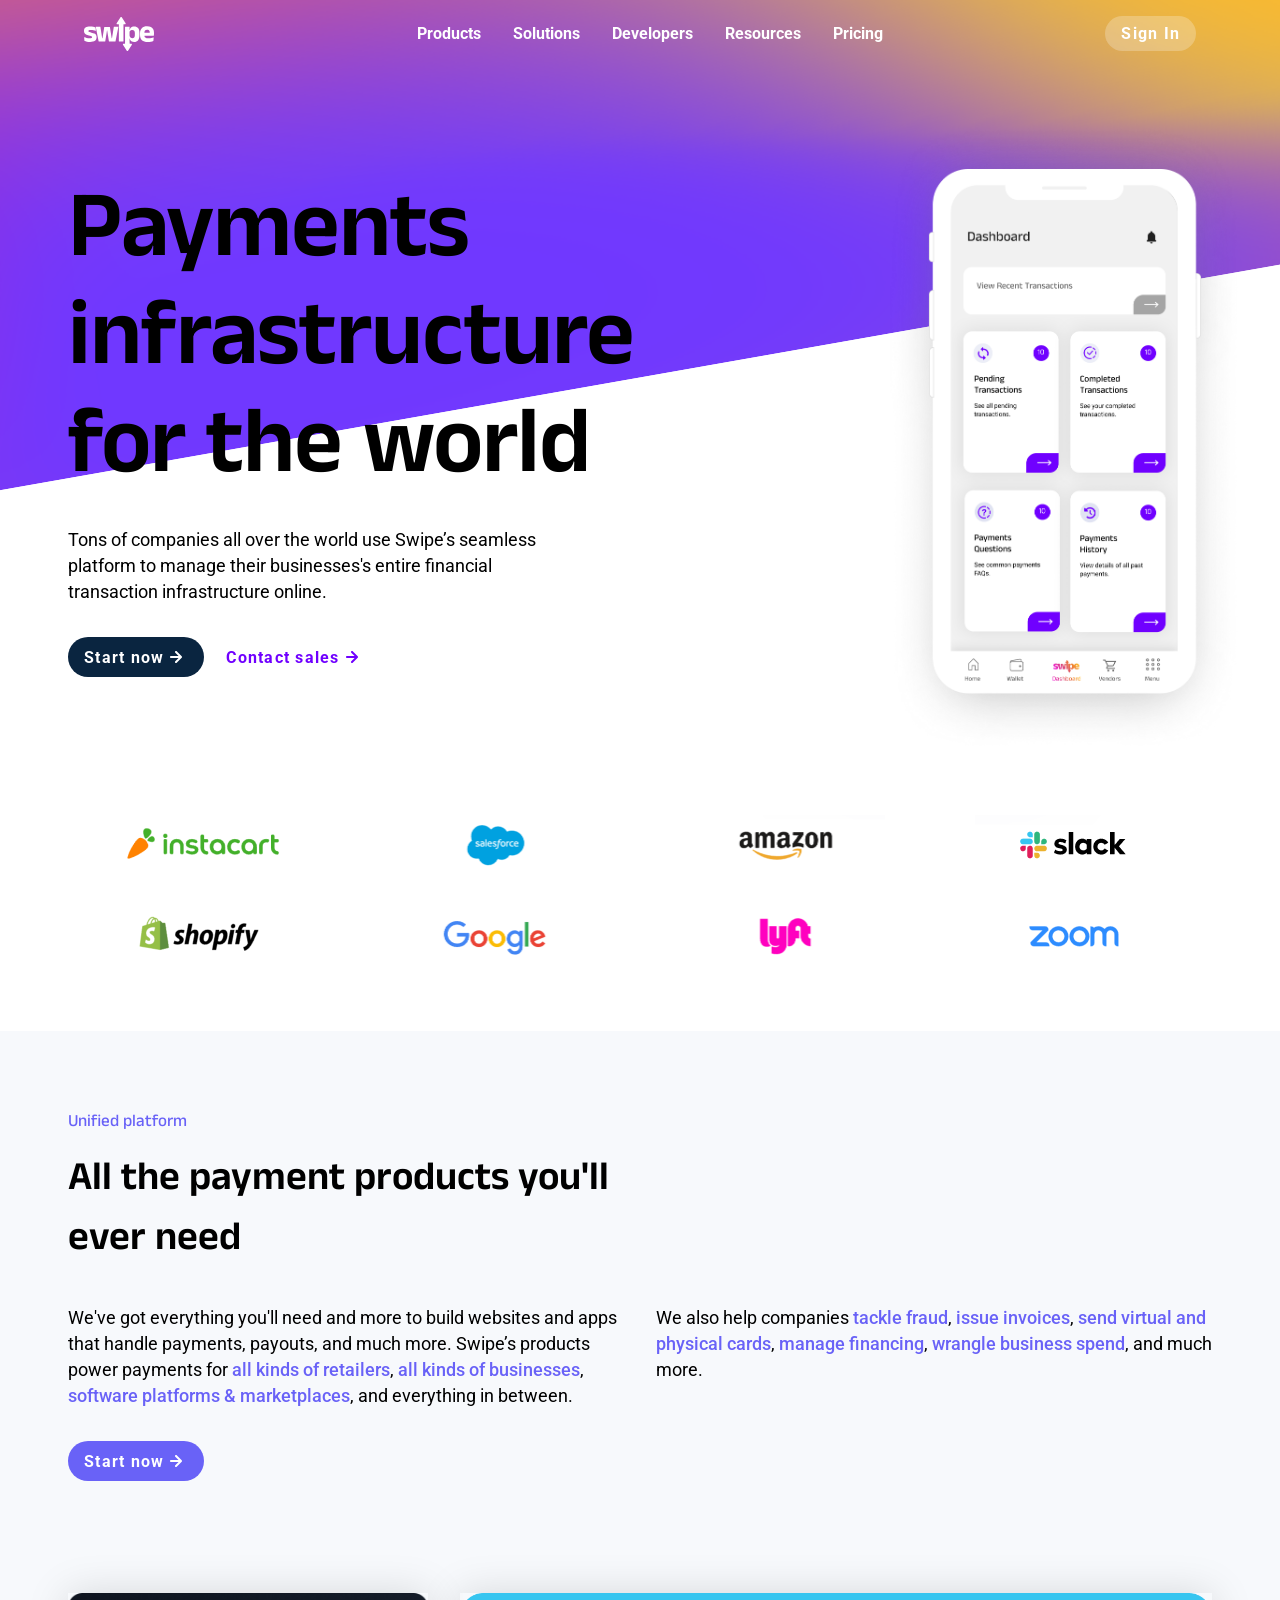
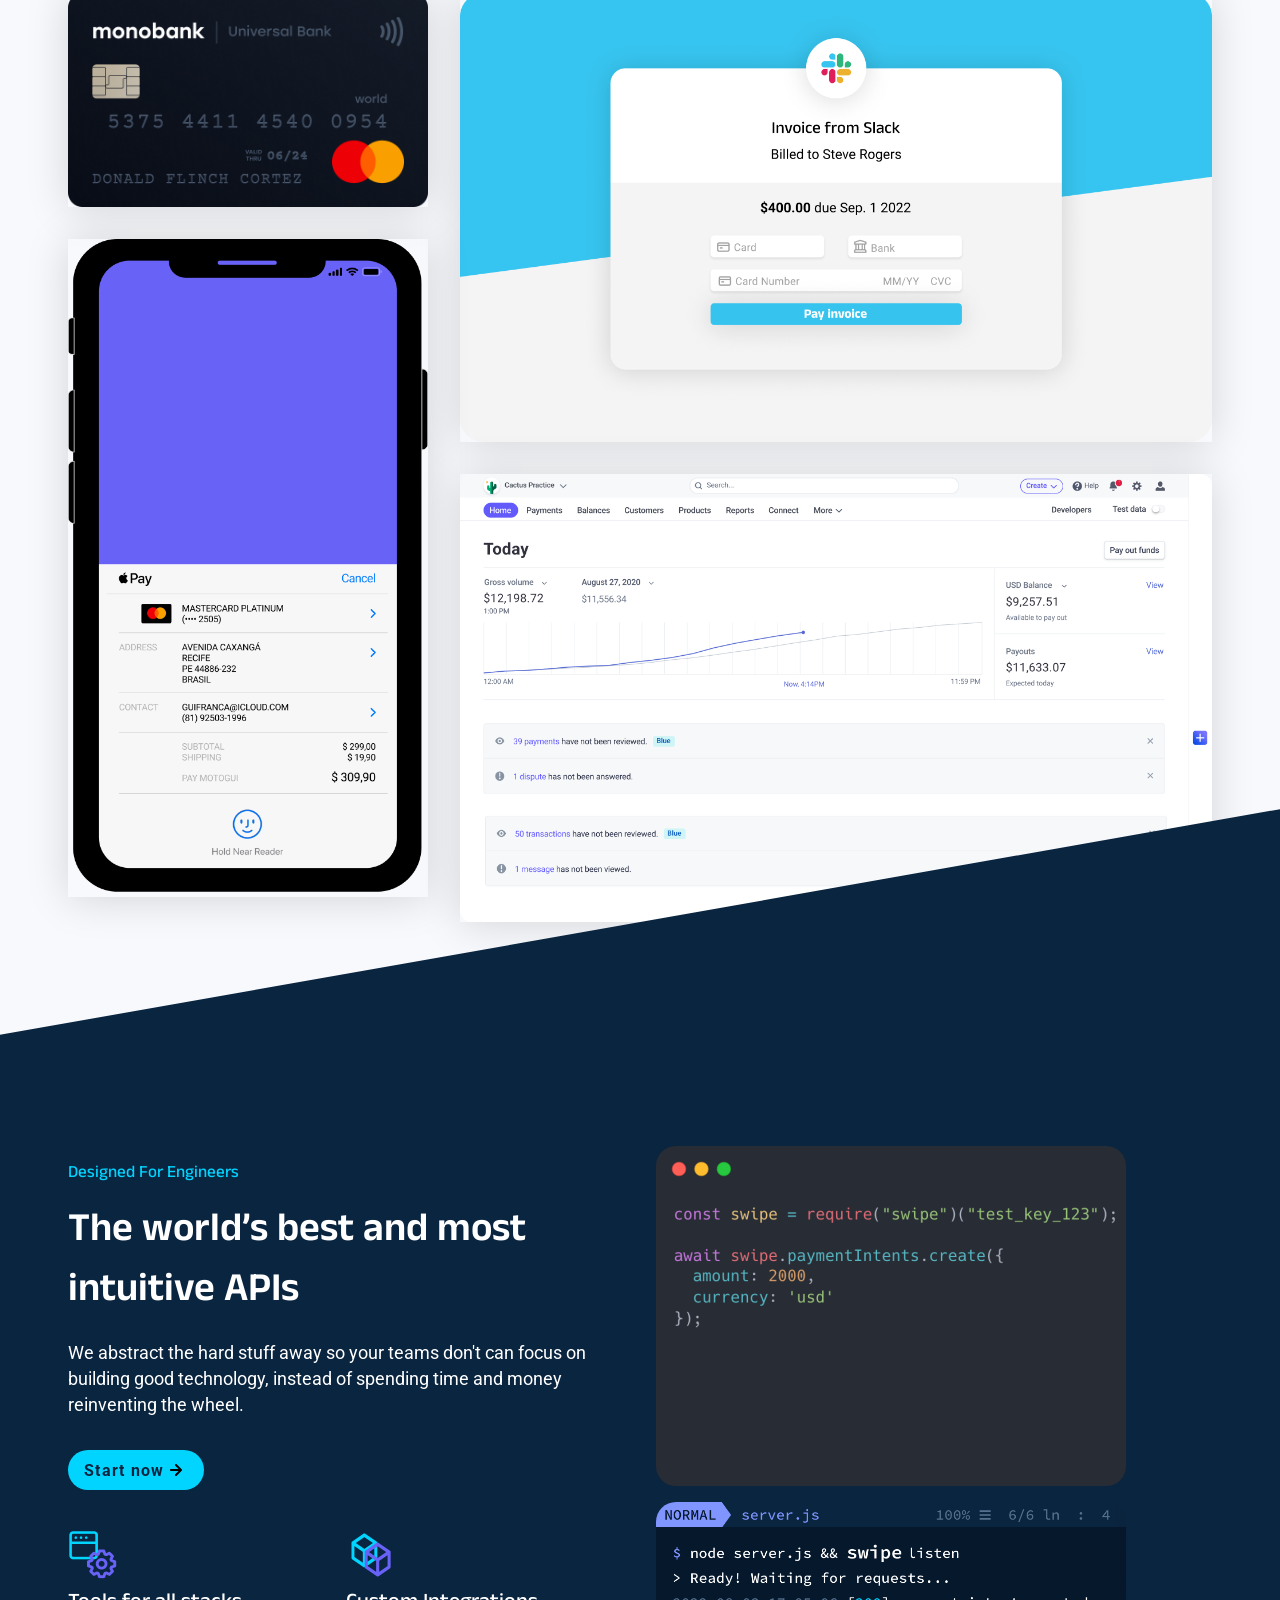
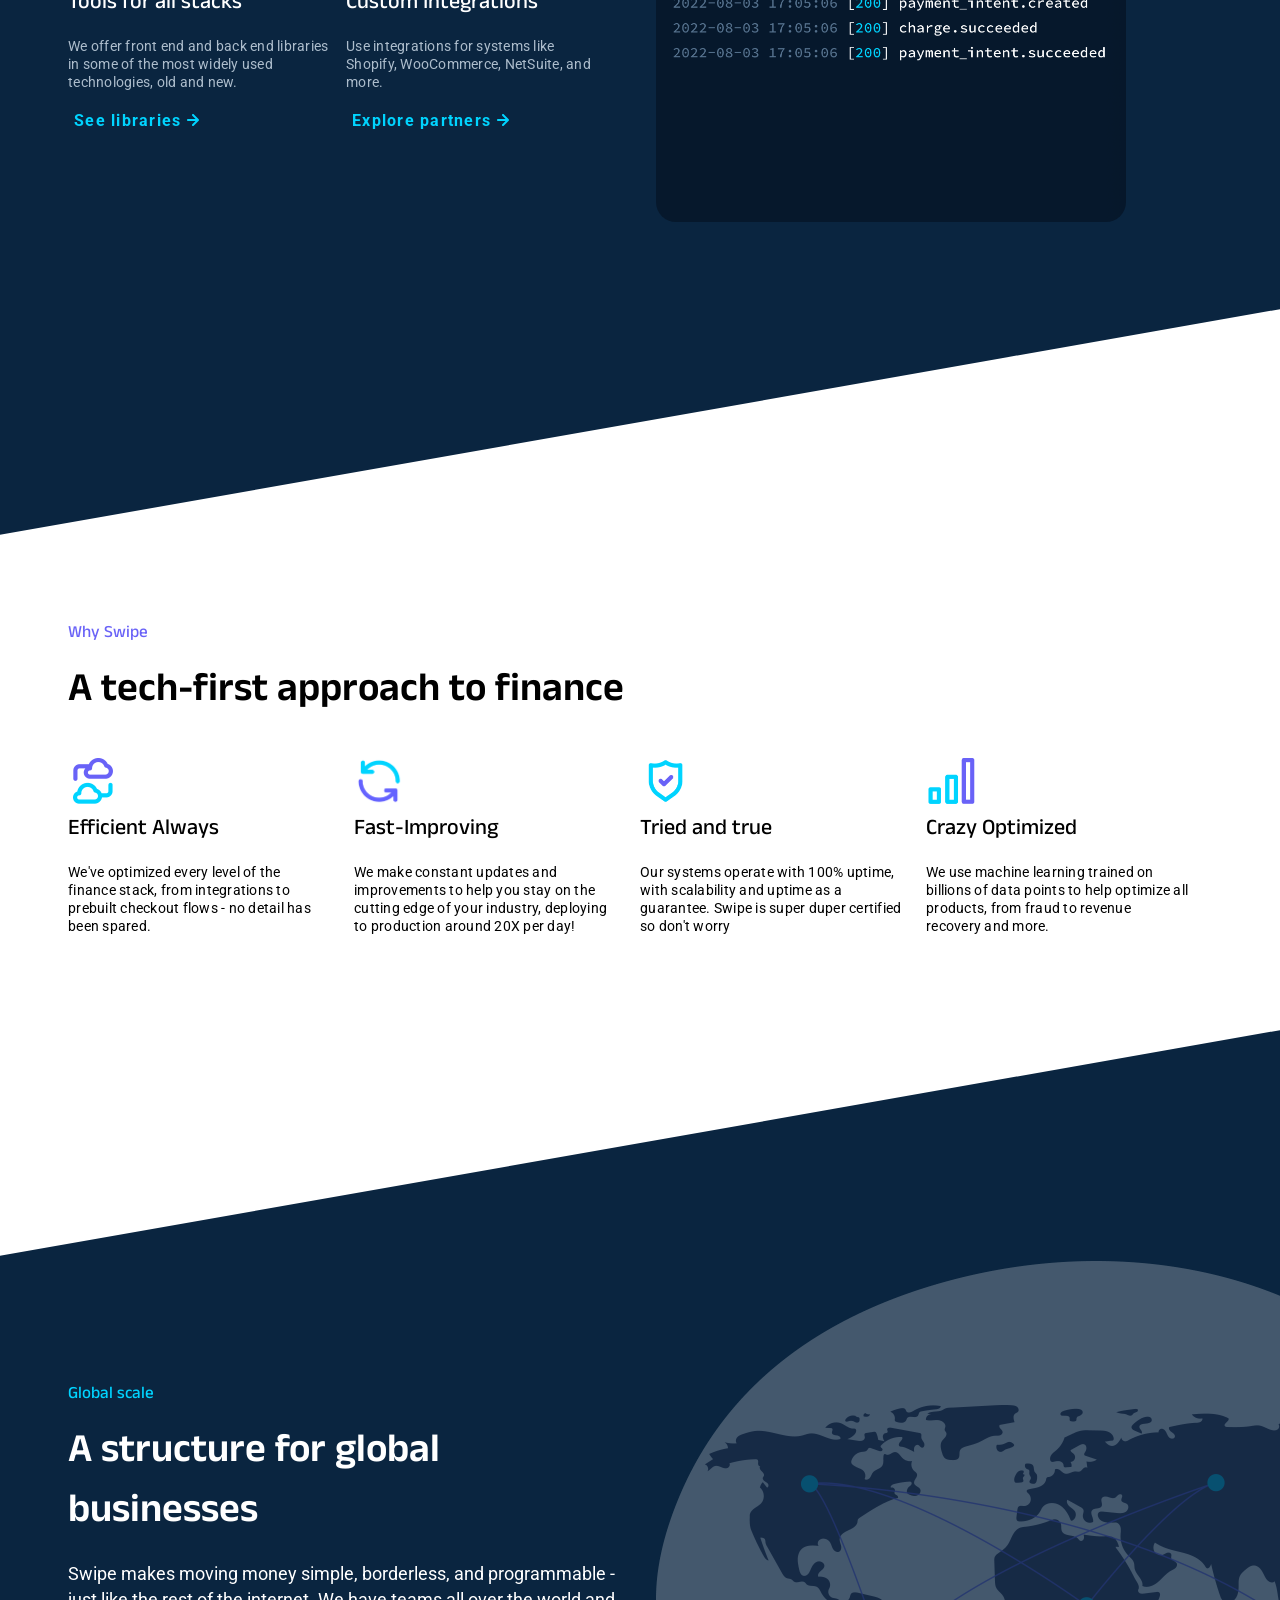
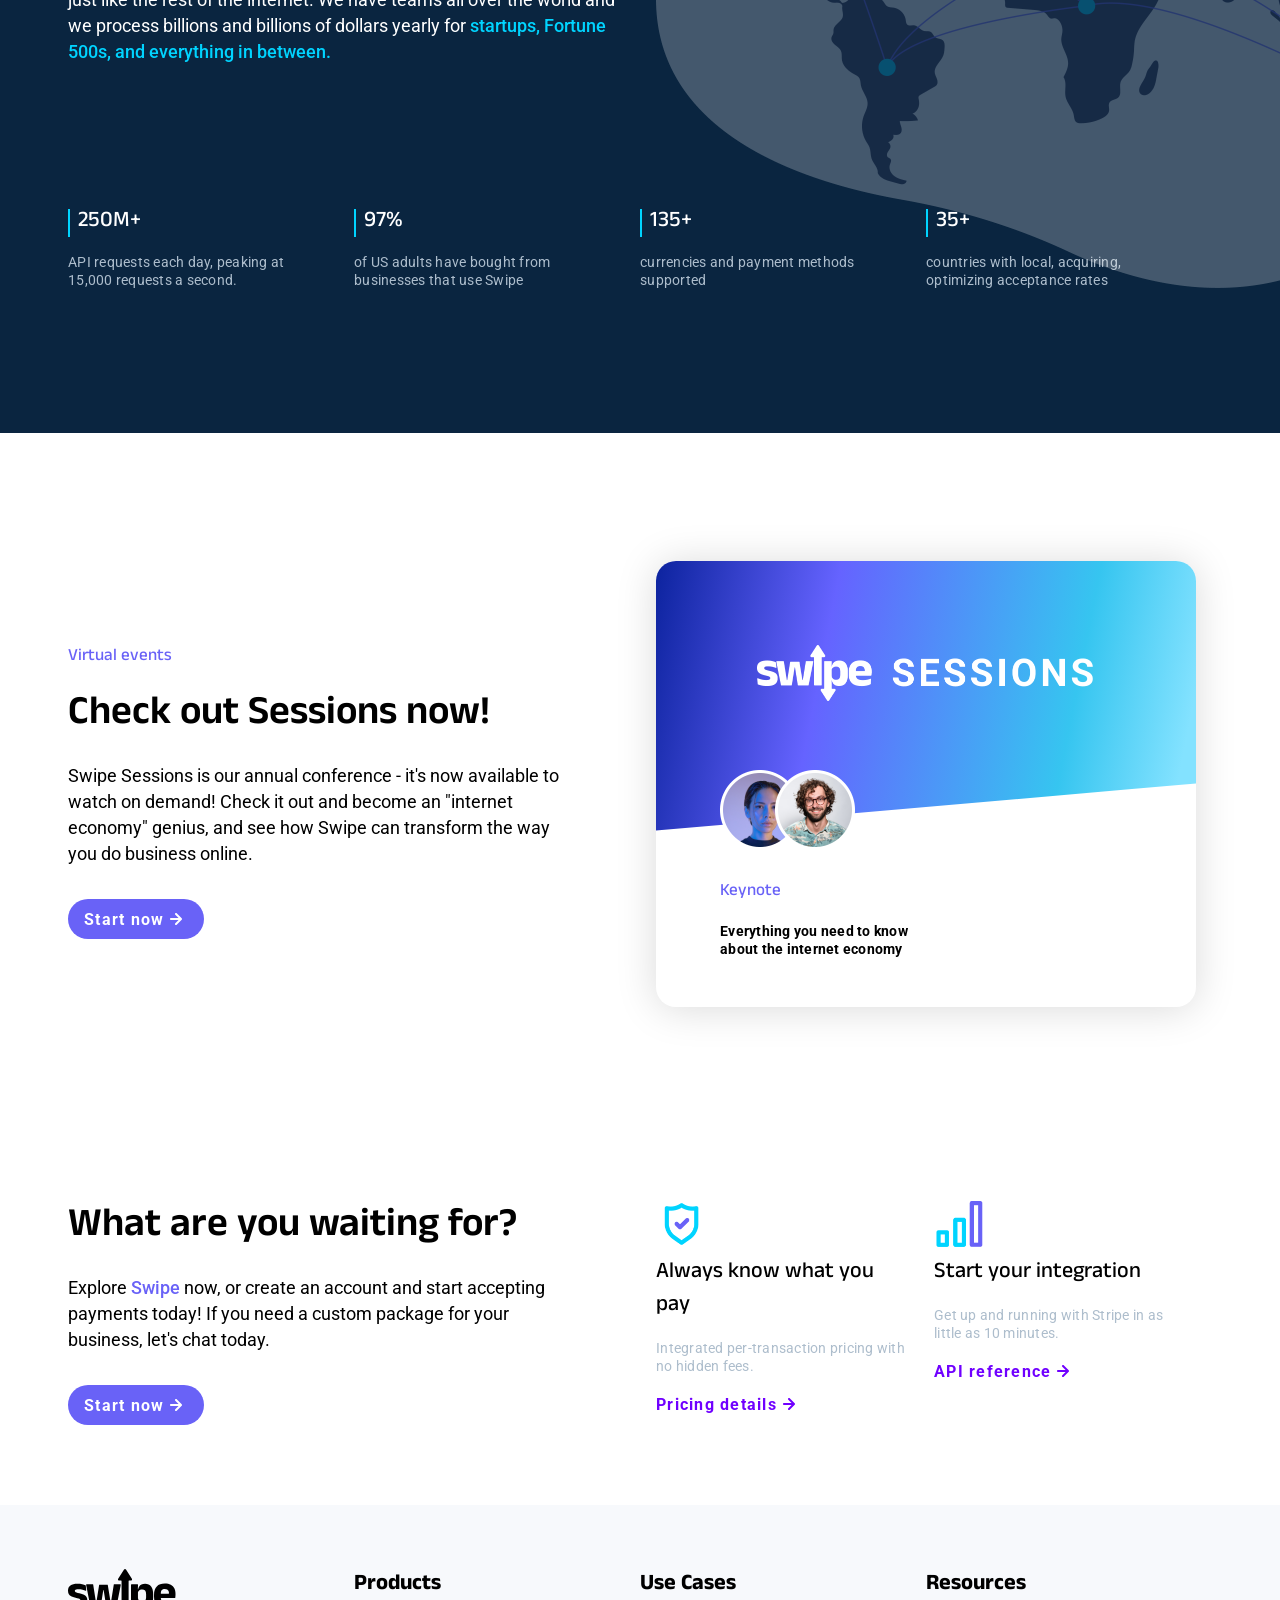
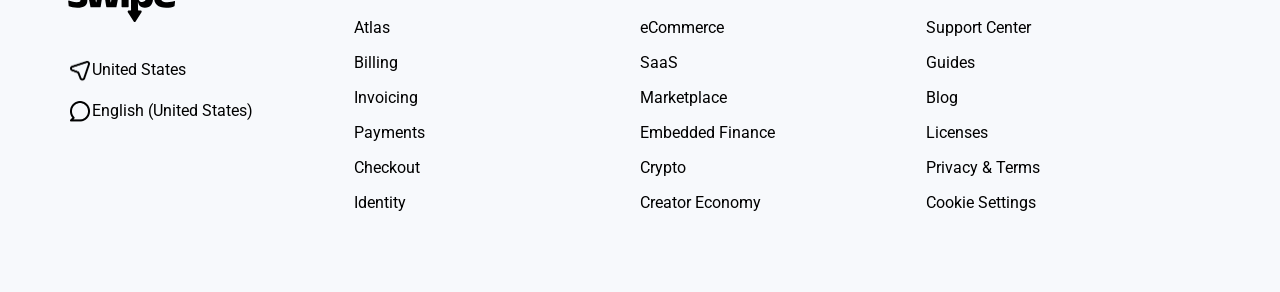
==== commit b7a3edc4: "make navbar responsive" ====
--- a/swipe/index.html
+++ b/swipe/index.html
@@ -32,7 +32,11 @@
         <li><a href="#">Resources</a></li>
         <li><a href="#">Pricing</a></li>
       </ul>
-
+      <div class="hamburger">
+        <div class="bar"></div>
+        <div class="bar"></div>
+        <div class="bar"></div>
+      </div>
       <button class="primary-button navbar-button">Sign In</button>
     </nav>
     <main>
--- a/swipe/style.css
+++ b/swipe/style.css
@@ -259,6 +259,7 @@
   max-width: var(--standard-width);
   padding: 0 var(--spacing-md);
   margin: 0 0 var(--spacing-xl) 0;
+  box-sizing: border-box;
 }
 .menu {
   display: flex;
@@ -282,6 +283,10 @@
 
 .navbar-button:hover {
   background: rgba(250, 250, 250, 0.5);
+}
+
+.hamburger {
+  display: none;
 }
 
 /* GRADIENT BG */
@@ -746,3 +751,279 @@
   font-size: var(--h6-size);
   font-weight: 700;
 }
+
+/* CUSTOM SIZE */
+@media only screen and (max-width: 1144px) {
+  .section-container {
+    padding: 0 var(--spacing-md);
+  }
+  :root {
+    --h1-size: 80px;
+    --h1-height: 85px;
+  }
+
+  .hero-phone {
+    height: 550px;
+    transform: translateY(-60px);
+  }
+
+  .hero .col-left {
+    width: 60%;
+  }
+
+  .hero .col-right {
+    width: 40%;
+  }
+}
+
+/* CUSTOM SIZE */
+@media only screen and (max-width: 850px) {
+  :root {
+    --h1-size: 70px;
+    --h1-height: 75px;
+  }
+
+  .hero-phone {
+    transform: translateY(-85px);
+  }
+
+  .partners-grid img {
+    width: 100%;
+    height: auto;
+  }
+
+  .integrations-section .col-left {
+    width: 60%;
+  }
+
+  .integrations-section .col-right {
+    width: 40%;
+  }
+}
+
+/* TABLET SIZE */
+@media only screen and (max-width: 768px) {
+  :root {
+    --h1-size: 58px;
+    --h1-height: 65px;
+    --h3-size: 34px;
+    --h6-size: 16px;
+  }
+
+  /* NAVBAR` */
+  .navbar {
+    margin: var(--spacing-sm) 0 var(--spacing-lg) 0;
+  }
+
+  .navbar .menu {
+    display: none;
+  }
+  .navbar .navbar-button {
+    display: none;
+  }
+
+  .hamburger {
+    width: 50px;
+    height: 30px;
+    background-color: rgba(250, 250, 250, 0.25);
+    border-radius: 20px;
+    display: flex;
+    flex-direction: column;
+    justify-content: center;
+    align-items: center;
+  }
+
+  .hamburger .bar {
+    width: 18px;
+    height: 2px;
+    background-color: var(--bg-white);
+    margin: 1px 0;
+  }
+
+  /* HERO */
+  #gradient-canvas {
+    height: 820px;
+  }
+
+  main {
+    margin: 0;
+  }
+
+  /* HERO */
+  .hero .two-column {
+    align-items: center;
+  }
+
+  .hero .col-left {
+    width: 60%;
+  }
+  .hero .col-right {
+    width: 40%;
+  }
+
+  .hero-phone {
+    height: 450px;
+    transform: translateX(32px);
+  }
+
+  /* UFP */
+  .unified-platform-section h2 {
+    width: 100%;
+  }
+
+  .integrations-section .card-container {
+    flex-direction: column;
+  }
+
+  .integrations-section .card-container .card {
+    width: 100%;
+  }
+  /* WHY SWIPE */
+  .why-swipe-section .card-container {
+    flex-wrap: wrap;
+  }
+
+  .why-swipe-section .card-container .card {
+    width: 50%;
+    margin: var(--spacing-md) 0;
+  }
+
+  /* GLOBAL SCALE SECTION */
+  .global-section .card-container {
+    flex-wrap: wrap;
+    margin: var(--spacing-xl) 0;
+  }
+
+  .global-section .card-container .card {
+    width: 50%;
+    margin: var(--spacing-md) 0;
+  }
+
+  /* GETTING STARTED */
+  .getting-started-section .col-right {
+    flex-wrap: wrap;
+  }
+  .getting-started-section .col-right .card {
+    width: 100%;
+    margin: var(--spacing-md) 0;
+  }
+
+  .getting-started-section .two-column {
+    align-items: center;
+  }
+}
+
+/* MOBILE SIZE */
+@media only screen and (max-width: 550px) {
+  :root {
+    --h1-size: 58px;
+    --h1-height: 65px;
+    --h3-size: 34px;
+    --h6-size: 16px;
+  }
+
+  .two-column {
+    flex-direction: column;
+  }
+
+  .two-column .col-left {
+    width: 100%;
+  }
+
+  /* NAVBAR` */
+  .navbar {
+    margin: 0 0 var(--spacing-lg) 0;
+  }
+
+  /* HERO */
+  #gradient-canvas {
+    height: 820px;
+  }
+
+  main {
+    margin: var(--spacing-lg) 0 0 0;
+  }
+
+  .hero .two-column .hero-phone-container {
+    display: none;
+  }
+
+  .two-column .col-right {
+    width: 100%;
+    padding: 0;
+  }
+
+  .partners-grid {
+    grid-template-columns: 1fr 1fr;
+  }
+
+  /* INTEGRATIONS */
+  .integrations-section .col-right {
+    display: none;
+  }
+
+  /* WHY SWIPE */
+  .why-swipe-section .card-container .card {
+    width: 100%;
+  }
+
+  .why-swipe-section .card-container .card .icon {
+    height: 35px;
+  }
+
+  /* GLOBAL SECTION */
+  .global-section .card-container .card {
+    width: 100%;
+    margin: var(--spacing-sm) 0;
+  }
+
+  #globe {
+    opacity: 10%;
+  }
+
+  /* VIRTUAL EVENTS */
+  .virtual-events-section .swipe-sessions-card {
+    width: 100%;
+    margin: var(--spacing-lg) 0;
+  }
+
+  .virtual-events-section .swipe-sessions-card .secondary-text {
+    width: 100%;
+  }
+
+  .virtual-events-section .swipe-sessions-card .card-top {
+    height: 40%;
+  }
+
+  #sessions-logo {
+    width: 300px;
+  }
+
+  .footer .section-container {
+    flex-wrap: wrap;
+  }
+
+  .footer .col {
+    width: 50%;
+    margin: var(--spacing-md) 0;
+  }
+
+  .footer .col a {
+    font-size: 12px;
+  }
+
+  #footer-logo {
+    width: 70px;
+  }
+
+  .footer .icon-link img {
+    width: 18px;
+  }
+}
+
+html,
+body {
+  width: 100%;
+  position: relative;
+  overflow-x: hidden;
+}
